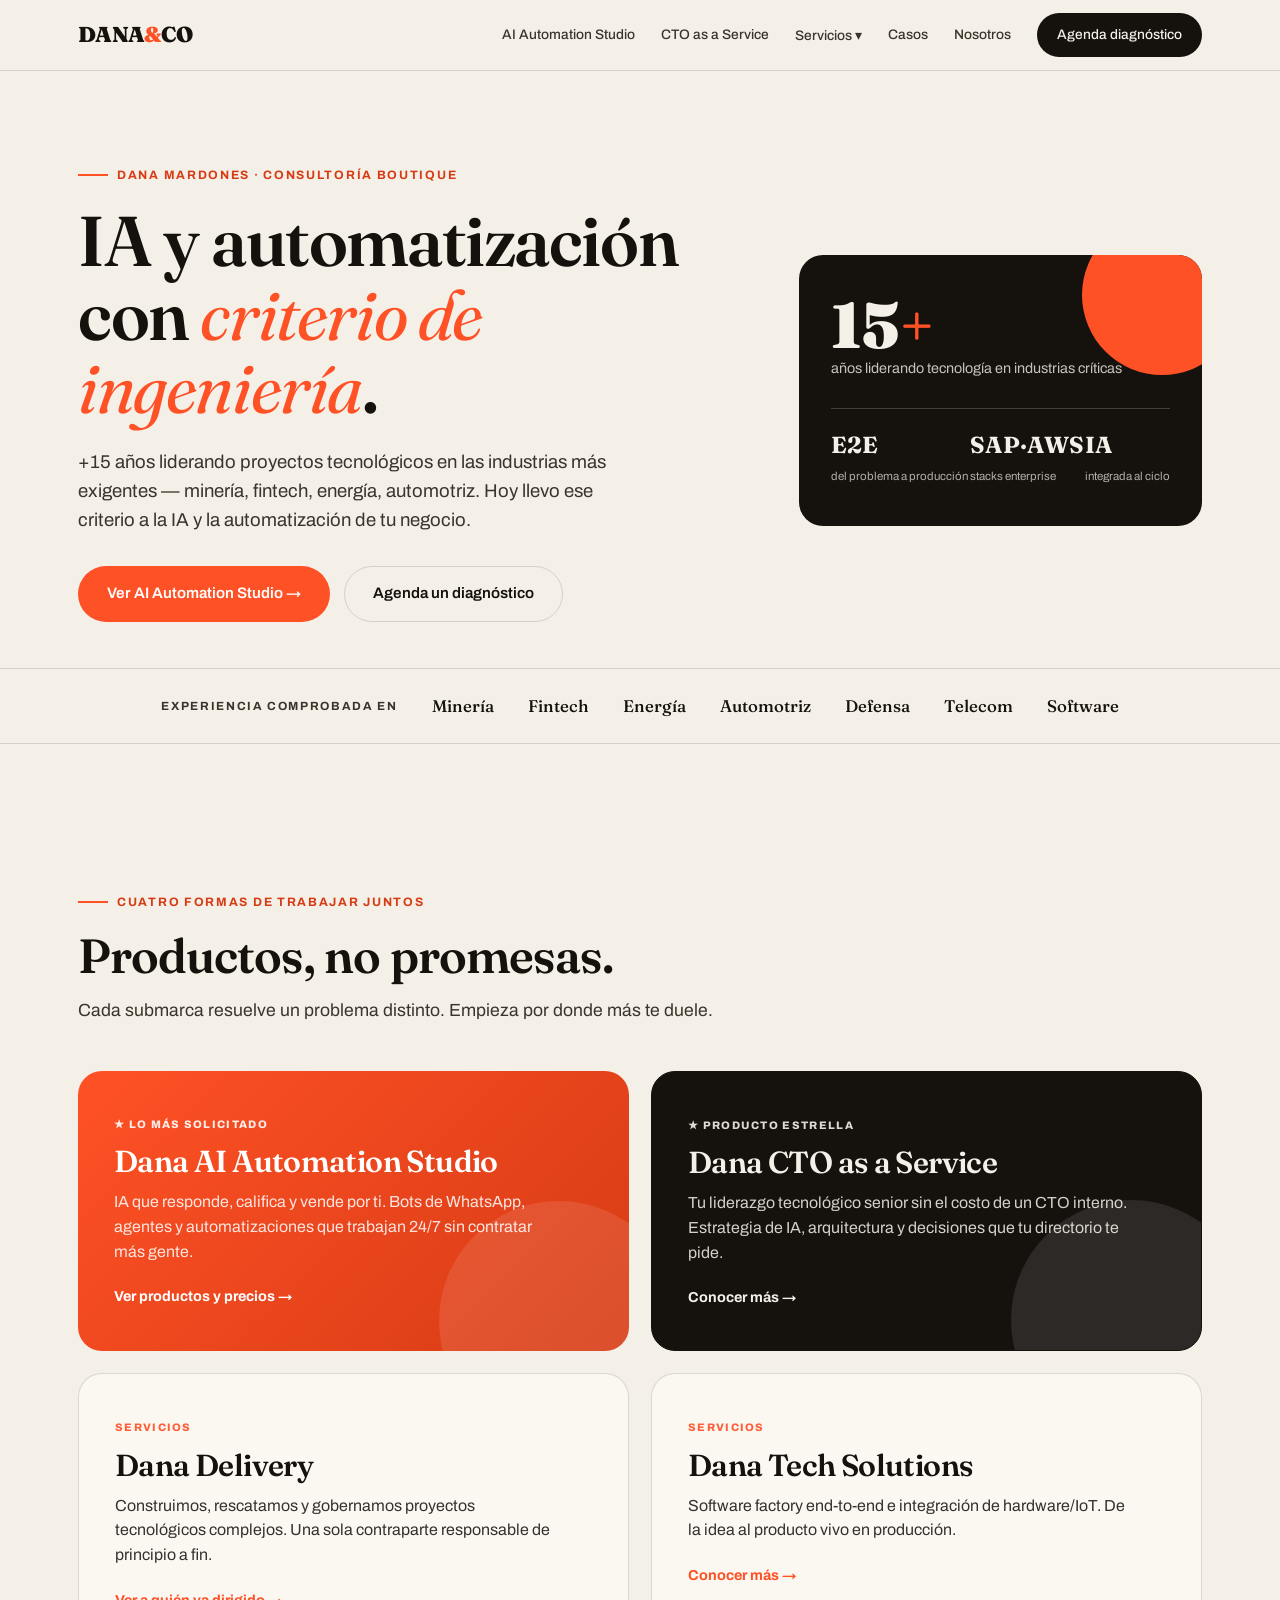
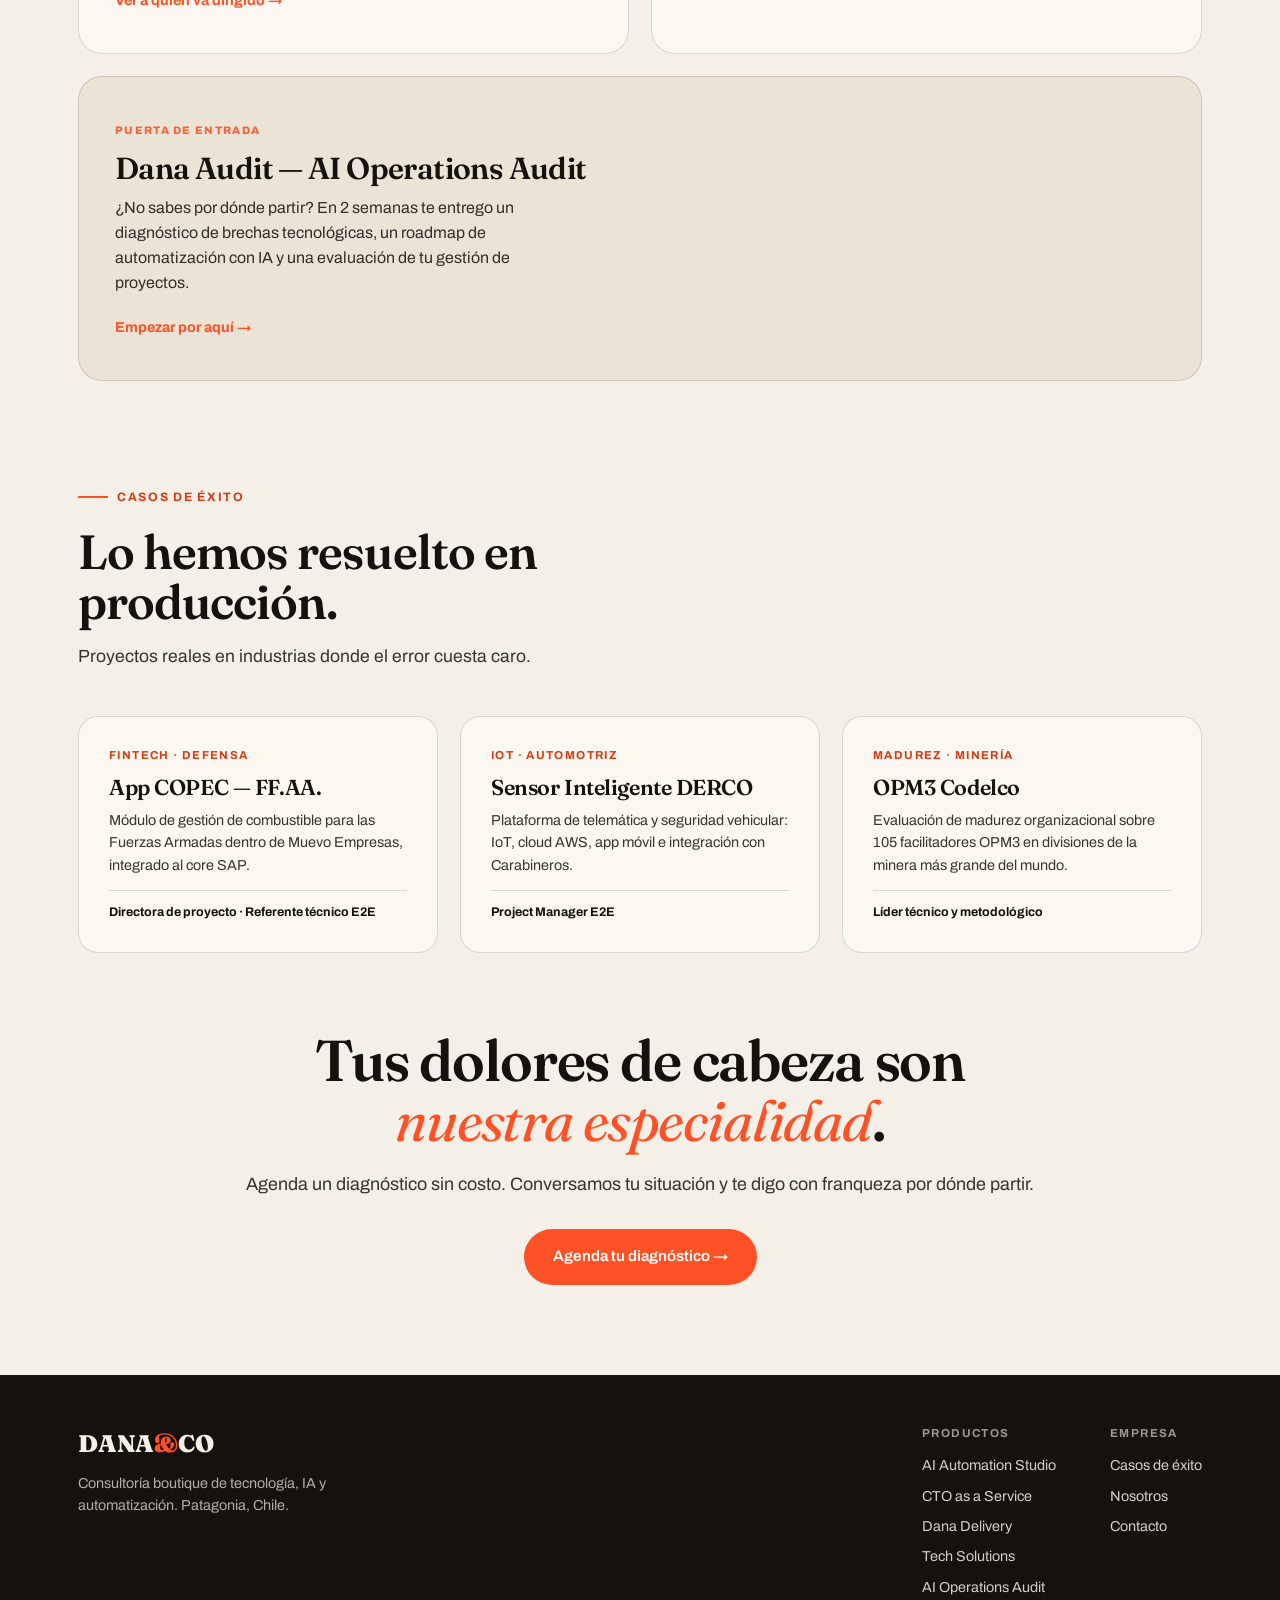
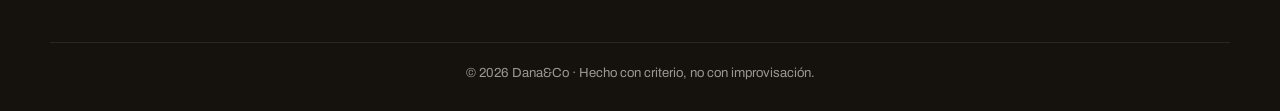
==== danaco-site.html @ 508d6361 "Add files via upload" ====
<!DOCTYPE html>
<html lang="es">
<head>
<meta charset="UTF-8">
<meta name="viewport" content="width=device-width, initial-scale=1.0">
<title>DANA&CO — IA, automatización y liderazgo tecnológico</title>
<link rel="preconnect" href="https://fonts.googleapis.com">
<link rel="preconnect" href="https://fonts.gstatic.com" crossorigin>
<link href="https://fonts.googleapis.com/css2?family=Fraunces:opsz,wght@9..144,400;9..144,500;9..144,600;9..144,700;9..144,900&family=Archivo:wght@400;500;600;700;800&display=swap" rel="stylesheet">
<style>
  :root{
    --ink:#15110D;--ink-soft:#3a342c;--paper:#F4EFE7;--paper-2:#EAE3D6;
    --accent:#FF5126;--accent-deep:#D63B14;--line:rgba(21,17,13,.14);
    --card:#FBF8F2;--maxw:1180px;
  }
  *{margin:0;padding:0;box-sizing:border-box}
  html{scroll-behavior:smooth}
  body{font-family:'Archivo',sans-serif;background:var(--paper);color:var(--ink);line-height:1.55;-webkit-font-smoothing:antialiased;overflow-x:hidden}
  h1,h2,h3,h4{font-family:'Fraunces',serif;line-height:1.04;letter-spacing:-.02em;font-weight:600}
  .wrap{max-width:var(--maxw);margin:0 auto;padding:0 28px}
  a{color:inherit;text-decoration:none}
  .accent{color:var(--accent)}

  /* NAV */
  nav{position:sticky;top:0;z-index:200;background:rgba(244,239,231,.85);backdrop-filter:blur(14px);border-bottom:1px solid var(--line)}
  .nav-in{display:flex;align-items:center;justify-content:space-between;height:70px}
  .logo{font-family:'Fraunces',serif;font-weight:900;font-size:1.35rem;letter-spacing:-.03em;cursor:pointer}
  .logo span{color:var(--accent)}
  .nav-links{display:flex;gap:26px;align-items:center}
  .nav-links a{font-size:.86rem;font-weight:500;color:var(--ink-soft);transition:color .2s;cursor:pointer}
  .nav-links a:hover,.nav-links a.active{color:var(--accent)}
  .nav-cta{background:var(--ink);color:var(--paper)!important;padding:11px 20px;border-radius:50px;font-weight:600}
  .nav-cta:hover{background:var(--accent)!important}
  .dd{position:relative}
  .dd-menu{position:absolute;top:130%;left:50%;transform:translateX(-50%) translateY(8px);background:var(--card);border:1px solid var(--line);border-radius:14px;padding:8px;min-width:230px;opacity:0;visibility:hidden;transition:.22s;box-shadow:0 18px 40px rgba(21,17,13,.13)}
  .dd:hover .dd-menu{opacity:1;visibility:visible;transform:translateX(-50%) translateY(0)}
  .dd-menu a{display:block;padding:11px 14px;border-radius:9px;font-size:.9rem;color:var(--ink)}
  .dd-menu a:hover{background:var(--paper-2);color:var(--accent)}
  .dd-menu a b{display:block;font-family:'Fraunces',serif;font-size:.96rem}
  .dd-menu a span{font-size:.76rem;color:var(--ink-soft)}
  .burger{display:none;flex-direction:column;gap:5px;cursor:pointer;background:none;border:none}
  .burger span{width:24px;height:2px;background:var(--ink);transition:.3s}

  /* PAGES */
  .page{display:none;animation:fade .5s ease}
  .page.active{display:block}
  @keyframes fade{from{opacity:0;transform:translateY(10px)}to{opacity:1;transform:none}}

  .btn{padding:15px 28px;border-radius:50px;font-weight:600;font-size:.95rem;cursor:pointer;transition:.22s;border:1.5px solid transparent;display:inline-flex;align-items:center;gap:8px}
  .btn-primary{background:var(--accent);color:#fff}
  .btn-primary:hover{background:var(--accent-deep);transform:translateY(-2px);box-shadow:0 12px 28px rgba(255,81,38,.28)}
  .btn-ghost{border-color:var(--line);color:var(--ink)}
  .btn-ghost:hover{border-color:var(--ink);background:var(--ink);color:var(--paper)}
  .btn-light{background:var(--paper);color:var(--ink)}
  .btn-light:hover{background:#fff;transform:translateY(-2px)}

  .eyebrow{display:inline-flex;align-items:center;gap:9px;font-size:.76rem;font-weight:700;letter-spacing:.14em;text-transform:uppercase;color:var(--accent-deep);margin-bottom:20px}
  .eyebrow::before{content:"";width:30px;height:2px;background:var(--accent)}

  section{padding:78px 0}
  .sec-head{max-width:700px;margin-bottom:46px}
  .sec-head h2{font-size:clamp(2rem,4vw,3rem);margin-bottom:16px}
  .sec-head p{font-size:1.1rem;color:var(--ink-soft)}

  /* HERO */
  .hero{padding:88px 0 64px}
  .hero-grid{display:grid;grid-template-columns:1.25fr .75fr;gap:50px;align-items:center}
  .hero h1{font-size:clamp(2.6rem,5.8vw,4.4rem);font-weight:600;margin-bottom:24px}
  .hero h1 em{font-style:italic;color:var(--accent);font-weight:400}
  .hero p{font-size:1.16rem;color:var(--ink-soft);max-width:560px;margin-bottom:32px}
  .hero-cta{display:flex;gap:14px;flex-wrap:wrap}
  .portrait-card{background:var(--ink);color:var(--paper);border-radius:24px;padding:38px 32px;position:relative;overflow:hidden}
  .portrait-card::before{content:"";position:absolute;top:-40px;right:-40px;width:160px;height:160px;background:var(--accent);border-radius:50%}
  .portrait-card .num{font-family:'Fraunces',serif;font-size:4rem;font-weight:900;line-height:1;position:relative}
  .portrait-card .lbl{font-size:.9rem;opacity:.8;position:relative;margin-bottom:28px}
  .portrait-mini{display:flex;justify-content:space-between;border-top:1px solid rgba(244,239,231,.2);padding-top:18px;position:relative}
  .portrait-mini div b{font-family:'Fraunces',serif;font-size:1.45rem;display:block}
  .portrait-mini div span{font-size:.72rem;opacity:.7}

  .strip{border-top:1px solid var(--line);border-bottom:1px solid var(--line);padding:24px 0;margin-top:46px}
  .strip-in{display:flex;align-items:center;gap:34px;flex-wrap:wrap;justify-content:center}
  .strip-in .t{font-size:.74rem;text-transform:uppercase;letter-spacing:.14em;color:var(--ink-soft);font-weight:700}
  .strip-in .i{font-family:'Fraunces',serif;font-size:1.05rem;font-weight:500}

  /* BRAND BLOCKS on home */
  .brandrow{display:grid;grid-template-columns:1fr 1fr;gap:22px;margin-bottom:22px}
  .brandcard{border-radius:24px;padding:40px 36px;position:relative;overflow:hidden;cursor:pointer;transition:.25s;border:1px solid var(--line);background:var(--card)}
  .brandcard:hover{transform:translateY(-5px);box-shadow:0 20px 44px rgba(21,17,13,.12)}
  .brandcard.dark{background:var(--ink);color:var(--paper);border-color:var(--ink)}
  .brandcard.studio{background:linear-gradient(135deg,var(--accent),var(--accent-deep));color:#fff;border:none}
  .brandcard .tag{font-size:.68rem;font-weight:800;letter-spacing:.12em;text-transform:uppercase;opacity:.9;margin-bottom:14px;display:inline-block}
  .brandcard h3{font-size:1.9rem;margin-bottom:12px}
  .brandcard p{font-size:1rem;opacity:.86;margin-bottom:20px;max-width:440px}
  .brandcard .go{font-weight:700;font-size:.9rem;display:inline-flex;gap:7px;align-items:center}
  .brandcard.full{grid-column:1/-1}
  .brandcard.studio::after,.brandcard.dark::after{content:"";position:absolute;bottom:-90px;right:-50px;width:240px;height:240px;border-radius:50%;background:rgba(255,255,255,.1)}

  /* generic cards */
  .cards3{display:grid;grid-template-columns:repeat(3,1fr);gap:22px}
  .card{background:var(--card);border:1px solid var(--line);border-radius:20px;padding:30px 28px;transition:.25s;position:relative}
  .card:hover{transform:translateY(-5px);box-shadow:0 18px 40px rgba(21,17,13,.1);border-color:var(--ink)}
  .card .n{font-family:'Fraunces',serif;font-size:.9rem;font-weight:700;color:var(--accent);margin-bottom:12px}
  .card h3{font-size:1.35rem;margin-bottom:10px}
  .card p{font-size:.94rem;color:var(--ink-soft);margin-bottom:14px}
  .card ul{list-style:none;display:flex;flex-direction:column;gap:7px}
  .card li{font-size:.86rem;padding-left:20px;position:relative;color:var(--ink-soft)}
  .card li::before{content:"→";position:absolute;left:0;color:var(--accent);font-weight:700}

  /* page hero (interior) */
  .phero{padding:70px 0 30px}
  .phero h1{font-size:clamp(2.3rem,5vw,3.8rem);margin-bottom:18px;max-width:820px}
  .phero h1 em{font-style:italic;color:var(--accent);font-weight:400}
  .phero .sub{font-size:1.2rem;color:var(--ink-soft);max-width:680px}

  /* WHO FOR */
  .whofor{background:var(--paper-2);border-radius:24px;padding:42px 40px;margin:30px 0}
  .whofor h3{font-size:1.5rem;margin-bottom:20px}
  .who-grid{display:grid;grid-template-columns:repeat(2,1fr);gap:14px}
  .who{display:flex;gap:12px;align-items:flex-start;font-size:.96rem}
  .who .dot{width:8px;height:8px;border-radius:50%;background:var(--accent);margin-top:8px;flex-shrink:0}

  /* FLOW */
  .flow{display:grid;grid-template-columns:repeat(5,1fr);gap:12px;margin:30px 0}
  .flow-step{text-align:center;padding:20px 12px;background:var(--card);border:1px solid var(--line);border-radius:16px}
  .flow-step .s{width:34px;height:34px;background:var(--ink);color:var(--paper);border-radius:50%;display:flex;align-items:center;justify-content:center;font-weight:700;margin:0 auto 12px;font-family:'Fraunces',serif}
  .flow-step p{font-size:.84rem;color:var(--ink-soft);font-weight:500}

  /* PACKS */
  .packs{display:grid;grid-template-columns:repeat(3,1fr);gap:20px}
  .pack{background:var(--card);border:1px solid var(--line);border-radius:22px;padding:32px 28px;transition:.25s;display:flex;flex-direction:column}
  .pack:hover{transform:translateY(-5px);box-shadow:0 18px 40px rgba(21,17,13,.1)}
  .pack.featured{background:var(--ink);color:var(--paper);border-color:var(--ink)}
  .pack.featured li,.pack.featured .pack-price{color:rgba(244,239,231,.82)}
  .pack-tag{display:inline-block;font-size:.64rem;font-weight:800;letter-spacing:.12em;text-transform:uppercase;color:var(--accent);margin-bottom:12px}
  .pack.featured .pack-tag{background:var(--accent);color:#fff;padding:5px 12px;border-radius:50px}
  .pack h3{font-size:1.4rem;margin-bottom:6px}
  .pack .for{font-size:.85rem;color:var(--ink-soft);margin-bottom:18px;min-height:54px}
  .pack.featured .for{color:rgba(244,239,231,.7)}
  .pack ul{list-style:none;display:flex;flex-direction:column;gap:9px;margin-bottom:22px;flex:1}
  .pack li{font-size:.88rem;padding-left:22px;position:relative;color:var(--ink-soft)}
  .pack li::before{content:"✓";position:absolute;left:0;color:var(--accent);font-weight:800}
  .pack-price{border-top:1px solid var(--line);padding-top:16px;font-size:.82rem;color:var(--ink-soft)}
  .pack.featured .pack-price{border-color:rgba(244,239,231,.2)}
  .pack-price b{font-family:'Fraunces',serif;font-size:1.4rem;color:var(--ink);display:block;font-weight:700}
  .pack.featured .pack-price b{color:var(--paper)}

  .sprint{background:var(--ink);color:var(--paper);border-radius:24px;padding:46px 42px;margin-top:22px;display:grid;grid-template-columns:1.3fr .7fr;gap:40px;align-items:center;position:relative;overflow:hidden}
  .sprint::after{content:"";position:absolute;bottom:-100px;left:-60px;width:280px;height:280px;background:radial-gradient(circle,rgba(255,81,38,.32),transparent 70%)}
  .sprint .eyebrow{color:var(--accent)}.sprint .eyebrow::before{background:var(--accent)}
  .sprint h3{font-size:2rem;margin-bottom:14px;position:relative}
  .sprint p{opacity:.85;position:relative;margin-bottom:18px}
  .sprint ul{list-style:none;display:flex;flex-direction:column;gap:9px;position:relative}
  .sprint li{font-size:.92rem;padding-left:22px;position:relative;opacity:.9}
  .sprint li::before{content:"✓";position:absolute;left:0;color:var(--accent);font-weight:800}
  .sprint-box{background:rgba(244,239,231,.06);border:1px solid rgba(244,239,231,.16);border-radius:18px;padding:30px;text-align:center;position:relative}
  .sprint-box .big{font-family:'Fraunces',serif;font-size:3rem;font-weight:900}
  .sprint-box .big small{font-size:1.1rem;opacity:.7}

  /* STAR cto */
  .star{background:var(--ink);color:var(--paper);border-radius:28px;padding:56px 48px;position:relative;overflow:hidden}
  .star::after{content:"";position:absolute;bottom:-120px;left:-80px;width:340px;height:340px;background:radial-gradient(circle,rgba(255,81,38,.32),transparent 70%)}
  .star .badge{display:inline-flex;align-items:center;gap:8px;background:var(--accent);color:#fff;font-size:.7rem;font-weight:800;letter-spacing:.12em;text-transform:uppercase;padding:7px 14px;border-radius:50px;margin-bottom:22px}
  .star h2{font-size:clamp(2rem,4vw,3rem);margin-bottom:18px;position:relative}
  .star h2 em{font-style:italic;color:var(--accent);font-weight:400}
  .star .lead{font-size:1.14rem;opacity:.86;max-width:640px;margin-bottom:38px;position:relative}
  .uc-grid{display:grid;grid-template-columns:1fr 1fr;gap:16px;position:relative}
  .uc{background:rgba(244,239,231,.06);border:1px solid rgba(244,239,231,.13);border-radius:14px;padding:20px 22px;transition:.25s}
  .uc:hover{background:rgba(255,81,38,.1);border-color:var(--accent)}
  .uc h4{font-size:1.04rem;margin-bottom:6px}.uc p{font-size:.9rem;opacity:.76}

  /* CASES */
  .case-grid{display:grid;grid-template-columns:repeat(3,1fr);gap:22px}
  .case{background:var(--card);border:1px solid var(--line);border-radius:20px;padding:30px;transition:.25s;cursor:pointer}
  .case:hover{border-color:var(--accent);transform:translateY(-4px)}
  .case .cat{font-size:.72rem;text-transform:uppercase;letter-spacing:.12em;color:var(--accent-deep);font-weight:700;margin-bottom:12px}
  .case h3{font-size:1.35rem;margin-bottom:10px}
  .case p{font-size:.9rem;color:var(--ink-soft);margin-bottom:14px}
  .case .role{font-size:.78rem;font-weight:700;color:var(--ink);border-top:1px solid var(--line);padding-top:12px}

  /* CASE DETAIL */
  .case-detail{max-width:820px;margin:0 auto}
  .case-detail .meta{font-size:.82rem;text-transform:uppercase;letter-spacing:.12em;color:var(--accent-deep);font-weight:700;margin-bottom:14px}
  .case-detail h1{font-size:clamp(2.2rem,4.5vw,3.2rem);margin-bottom:14px}
  .case-detail .client{font-size:1.15rem;color:var(--ink-soft);margin-bottom:36px;font-family:'Fraunces',serif;font-style:italic}
  .case-detail h3{font-size:1.4rem;margin:34px 0 12px;color:var(--accent-deep)}
  .case-detail p{font-size:1.04rem;color:var(--ink-soft);margin-bottom:14px}
  .case-detail .tag-list{display:flex;flex-wrap:wrap;gap:8px;margin:18px 0}
  .case-detail .tg{background:var(--paper-2);border-radius:50px;padding:6px 14px;font-size:.8rem;font-weight:600}
  .pillars{display:grid;grid-template-columns:1fr 1fr;gap:14px;margin:18px 0}
  .pillar{background:var(--card);border:1px solid var(--line);border-radius:14px;padding:20px}
  .pillar b{font-family:'Fraunces',serif;font-size:1.05rem;display:block;margin-bottom:6px}
  .pillar span{font-size:.9rem;color:var(--ink-soft)}
  .back{font-size:.86rem;font-weight:600;color:var(--accent);cursor:pointer;display:inline-flex;gap:6px;margin-bottom:24px}

  /* ABOUT / CV */
  .cv-grid{display:grid;grid-template-columns:.8fr 1.2fr;gap:46px;align-items:start}
  .cv-side{position:sticky;top:90px}
  .cv-card{background:var(--ink);color:var(--paper);border-radius:24px;padding:38px 32px}
  .cv-card .big{font-family:'Fraunces',serif;font-size:4rem;font-weight:900;line-height:.9}
  .cv-card .big small{font-size:1.6rem}
  .cv-card h3{font-size:1.5rem;margin:16px 0 6px}
  .cv-card .r{font-size:.92rem;opacity:.8;margin-bottom:24px}
  .cv-card .contact{border-top:1px solid rgba(244,239,231,.2);padding-top:18px;font-size:.88rem;opacity:.85;display:flex;flex-direction:column;gap:8px}
  .cv-block{margin-bottom:34px}
  .cv-block h3{font-size:1.4rem;margin-bottom:16px}
  .cv-item{border-left:2px solid var(--line);padding-left:20px;margin-bottom:22px;position:relative}
  .cv-item::before{content:"";position:absolute;left:-6px;top:4px;width:10px;height:10px;border-radius:50%;background:var(--accent)}
  .cv-item .role{font-family:'Fraunces',serif;font-size:1.1rem;font-weight:600}
  .cv-item .org{font-size:.9rem;color:var(--accent-deep);font-weight:600;margin-bottom:6px}
  .cv-item p{font-size:.94rem;color:var(--ink-soft)}
  .skill-tags{display:flex;flex-wrap:wrap;gap:8px}
  .skill-tags span{background:var(--paper-2);border-radius:50px;padding:7px 15px;font-size:.84rem;font-weight:600}
  .note{background:#FFF4E8;border:1px dashed var(--accent);border-radius:12px;padding:14px 18px;font-size:.86rem;color:var(--accent-deep);margin-top:10px}

  /* CTA */
  .final{text-align:center;padding:90px 0}
  .final h2{font-size:clamp(2.2rem,5vw,3.6rem);margin-bottom:20px;max-width:820px;margin-inline:auto}
  .final h2 em{font-style:italic;color:var(--accent);font-weight:400}
  .final p{font-size:1.12rem;color:var(--ink-soft);margin-bottom:30px}

  /* FOOTER */
  footer{background:var(--ink);color:var(--paper);padding:50px 0 28px}
  .foot-in{display:flex;justify-content:space-between;align-items:flex-start;flex-wrap:wrap;gap:30px}
  .foot-logo{font-family:'Fraunces',serif;font-weight:900;font-size:1.5rem}
  .foot-logo span{color:var(--accent)}
  .foot-cols{display:flex;gap:54px;flex-wrap:wrap}
  .foot-col h5{font-size:.72rem;text-transform:uppercase;letter-spacing:.12em;opacity:.6;margin-bottom:12px;font-weight:700}
  .foot-col a{display:block;font-size:.9rem;opacity:.85;margin-bottom:8px;cursor:pointer}
  .foot-col a:hover{opacity:1;color:var(--accent)}
  .foot-bottom{border-top:1px solid rgba(244,239,231,.15);margin-top:36px;padding-top:20px;font-size:.82rem;opacity:.6;text-align:center}

  @media(max-width:900px){
    .hero-grid,.cv-grid,.sprint,.brandrow{grid-template-columns:1fr;gap:30px}
    .cards3,.case-grid,.packs,.uc-grid,.who-grid,.pillars{grid-template-columns:1fr}
    .flow{grid-template-columns:1fr 1fr}
    .cv-side{position:static}
    .nav-links{position:fixed;top:70px;left:0;right:0;background:var(--paper);flex-direction:column;padding:24px;gap:16px;border-bottom:1px solid var(--line);transform:translateY(-150%);transition:.35s;align-items:flex-start;max-height:85vh;overflow:auto}
    .nav-links.open{transform:none}
    .burger{display:flex}
    .dd-menu{position:static;transform:none;opacity:1;visibility:visible;box-shadow:none;border:none;padding:0 0 0 14px;min-width:auto;background:none}
    .star,.sprint{padding:36px 24px}
  }
</style>
</head>
<body>

<nav>
  <div class="wrap nav-in">
    <div class="logo" onclick="go('inicio')">DANA<span>&</span>CO</div>
    <div class="nav-links" id="navlinks">
      <a onclick="go('studio')">AI Automation Studio</a>
      <a onclick="go('cto')">CTO as a Service</a>
      <div class="dd">
        <a>Servicios ▾</a>
        <div class="dd-menu">
          <a onclick="go('delivery')"><b>Dana Delivery</b><span>Entrega y rescate de proyectos</span></a>
          <a onclick="go('tech')"><b>Dana Tech Solutions</b><span>Software factory + IoT</span></a>
          <a onclick="go('audit')"><b>Dana Audit</b><span>AI Operations Audit</span></a>
        </div>
      </div>
      <a onclick="go('casos')">Casos</a>
      <a onclick="go('nosotros')">Nosotros</a>
      <a onclick="go('contacto')" class="nav-cta">Agenda diagnóstico</a>
    </div>
    <button class="burger" id="burger"><span></span><span></span><span></span></button>
  </div>
</nav>

<!-- ============ INICIO ============ -->
<div class="page active" id="inicio">
  <header class="hero">
    <div class="wrap hero-grid">
      <div>
        <span class="eyebrow">Dana Mardones · Consultoría boutique</span>
        <h1>IA y automatización con <em>criterio de ingeniería</em>.</h1>
        <p>+15 años liderando proyectos tecnológicos en las industrias más exigentes — minería, fintech, energía, automotriz. Hoy llevo ese criterio a la IA y la automatización de tu negocio.</p>
        <div class="hero-cta">
          <a onclick="go('studio')" class="btn btn-primary">Ver AI Automation Studio →</a>
          <a onclick="go('contacto')" class="btn btn-ghost">Agenda un diagnóstico</a>
        </div>
      </div>
      <div>
        <div class="portrait-card">
          <div class="num">15<span class="accent">+</span></div>
          <div class="lbl">años liderando tecnología en industrias críticas</div>
          <div class="portrait-mini">
            <div><b>E2E</b><span>del problema a producción</span></div>
            <div><b>SAP·AWS</b><span>stacks enterprise</span></div>
            <div><b>IA</b><span>integrada al ciclo</span></div>
          </div>
        </div>
      </div>
    </div>
    <div class="strip"><div class="wrap strip-in">
      <span class="t">Experiencia comprobada en</span>
      <span class="i">Minería</span><span class="i">Fintech</span><span class="i">Energía</span>
      <span class="i">Automotriz</span><span class="i">Defensa</span><span class="i">Telecom</span><span class="i">Software</span>
    </div></div>
  </header>

  <section>
    <div class="wrap">
      <div class="sec-head">
        <span class="eyebrow">Cuatro formas de trabajar juntos</span>
        <h2>Productos, no promesas.</h2>
        <p>Cada submarca resuelve un problema distinto. Empieza por donde más te duele.</p>
      </div>

      <div class="brandrow">
        <div class="brandcard studio" onclick="go('studio')">
          <span class="tag">★ Lo más solicitado</span>
          <h3>Dana AI Automation Studio</h3>
          <p>IA que responde, califica y vende por ti. Bots de WhatsApp, agentes y automatizaciones que trabajan 24/7 sin contratar más gente.</p>
          <span class="go">Ver productos y precios →</span>
        </div>
        <div class="brandcard dark" onclick="go('cto')">
          <span class="tag">★ Producto estrella</span>
          <h3>Dana CTO as a Service</h3>
          <p>Tu liderazgo tecnológico senior sin el costo de un CTO interno. Estrategia de IA, arquitectura y decisiones que tu directorio te pide.</p>
          <span class="go">Conocer más →</span>
        </div>
      </div>
      <div class="brandrow">
        <div class="brandcard" onclick="go('delivery')">
          <span class="tag accent">Servicios</span>
          <h3>Dana Delivery</h3>
          <p>Construimos, rescatamos y gobernamos proyectos tecnológicos complejos. Una sola contraparte responsable de principio a fin.</p>
          <span class="go" style="color:var(--accent)">Ver a quién va dirigido →</span>
        </div>
        <div class="brandcard" onclick="go('tech')">
          <span class="tag accent">Servicios</span>
          <h3>Dana Tech Solutions</h3>
          <p>Software factory end-to-end e integración de hardware/IoT. De la idea al producto vivo en producción.</p>
          <span class="go" style="color:var(--accent)">Conocer más →</span>
        </div>
      </div>
      <div class="brandrow">
        <div class="brandcard full" onclick="go('audit')" style="background:var(--paper-2)">
          <span class="tag accent">Puerta de entrada</span>
          <h3>Dana Audit — AI Operations Audit</h3>
          <p>¿No sabes por dónde partir? En 2 semanas te entrego un diagnóstico de brechas tecnológicas, un roadmap de automatización con IA y una evaluación de tu gestión de proyectos.</p>
          <span class="go" style="color:var(--accent)">Empezar por aquí →</span>
        </div>
      </div>
    </div>
  </section>

  <section style="padding-top:0">
    <div class="wrap">
      <div class="sec-head"><span class="eyebrow">Casos de éxito</span><h2>Lo hemos resuelto en producción.</h2><p>Proyectos reales en industrias donde el error cuesta caro.</p></div>
      <div class="case-grid">
        <div class="case" onclick="go('caso-copec')"><div class="cat">Fintech · Defensa</div><h3>App COPEC — FF.AA.</h3><p>Módulo de gestión de combustible para las Fuerzas Armadas dentro de Muevo Empresas, integrado al core SAP.</p><div class="role">Directora de proyecto · Referente técnico E2E</div></div>
        <div class="case" onclick="go('caso-derco')"><div class="cat">IoT · Automotriz</div><h3>Sensor Inteligente DERCO</h3><p>Plataforma de telemática y seguridad vehicular: IoT, cloud AWS, app móvil e integración con Carabineros.</p><div class="role">Project Manager E2E</div></div>
        <div class="case" onclick="go('caso-codelco')"><div class="cat">Madurez · Minería</div><h3>OPM3 Codelco</h3><p>Evaluación de madurez organizacional sobre 105 facilitadores OPM3 en divisiones de la minera más grande del mundo.</p><div class="role">Líder técnico y metodológico</div></div>
      </div>
    </div>
  </section>

  <section class="final" style="padding-top:0">
    <div class="wrap">
      <h2>Tus dolores de cabeza son <em>nuestra especialidad</em>.</h2>
      <p>Agenda un diagnóstico sin costo. Conversamos tu situación y te digo con franqueza por dónde partir.</p>
      <a onclick="go('contacto')" class="btn btn-primary">Agenda tu diagnóstico →</a>
    </div>
  </section>
</div>

<!-- ============ AI AUTOMATION STUDIO ============ -->
<div class="page" id="studio">
  <section class="phero">
    <div class="wrap">
      <span class="eyebrow">★ Dana AI Automation Studio</span>
      <h1>IA que responde, califica y <em>vende automáticamente</em>.</h1>
      <p class="sub">Implementamos asistentes inteligentes y automatizaciones que atienden a tus clientes 24/7, capturan leads y derivan a tu equipo solo las oportunidades reales — sin contratar más personal.</p>
    </div>
  </section>

  <section style="padding-top:10px">
    <div class="wrap">
      <div class="whofor">
        <h3>Para quién es</h3>
        <div class="who-grid">
          <div class="who"><span class="dot"></span>Clínicas dentales, estética y kinesiología</div>
          <div class="who"><span class="dot"></span>Inmobiliarias y corredores de propiedades</div>
          <div class="who"><span class="dot"></span>Academias, cursos y educación</div>
          <div class="who"><span class="dot"></span>Servicios técnicos y mantenimiento</div>
          <div class="who"><span class="dot"></span>Restaurantes, banquetería y eventos</div>
          <div class="who"><span class="dot"></span>Estudios de abogados, contadores y asesorías</div>
        </div>
      </div>

      <h2 style="font-size:1.7rem;margin:10px 0 6px">Cómo funciona</h2>
      <div class="flow">
        <div class="flow-step"><div class="s">1</div><p>Tu cliente escribe por WhatsApp</p></div>
        <div class="flow-step"><div class="s">2</div><p>La IA responde al instante</p></div>
        <div class="flow-step"><div class="s">3</div><p>El lead queda registrado</p></div>
        <div class="flow-step"><div class="s">4</div><p>El sistema agenda o deriva</p></div>
        <div class="flow-step"><div class="s">5</div><p>Tu equipo recibe el resumen</p></div>
      </div>

      <h2 style="font-size:1.7rem;margin:36px 0 18px">Planes WhatsApp IA</h2>
      <div class="packs">
        <div class="pack">
          <span class="pack-tag">Básico · Entrada rápida</span>
          <h3>WhatsApp IA Básico</h3>
          <p class="for">Para negocios con muchas consultas repetidas que quieren dejar de responder a mano.</p>
          <ul>
            <li>Bot de bienvenida</li>
            <li>Respuestas a preguntas frecuentes</li>
            <li>Derivación a un humano cuando se necesita</li>
            <li>Registro de leads en Google Sheets</li>
          </ul>
          <div class="pack-price"><b>$350.000 – $700.000</b><span>setup · mantención $80.000–$180.000 /mes</span></div>
        </div>
        <div class="pack featured">
          <span class="pack-tag">Ventas · Más vendido</span>
          <h3>WhatsApp IA Ventas</h3>
          <p class="for">Para negocios que quieren convertir consultas en ventas, no solo responder.</p>
          <ul>
            <li>Todo lo del plan Básico</li>
            <li>Calificación automática de leads</li>
            <li>Integración con calendario y CRM</li>
            <li>Seguimiento automático</li>
            <li>Dashboard para el vendedor</li>
          </ul>
          <div class="pack-price"><b>$900.000 – $1.800.000</b><span>setup · mantención $200.000–$450.000 /mes</span></div>
        </div>
        <div class="pack">
          <span class="pack-tag">Pro · Operación compleja</span>
          <h3>WhatsApp IA Pro</h3>
          <p class="for">Para empresas con múltiples áreas y operación más sofisticada.</p>
          <ul>
            <li>Agentes IA con base de conocimiento (RAG)</li>
            <li>Enrutamiento inteligente por área</li>
            <li>Reportes y logs</li>
            <li>Revisión humana y múltiples flujos</li>
          </ul>
          <div class="pack-price"><b>$2.000.000 – $5.000.000+</b><span>setup · mantención desde $500.000 /mes</span></div>
        </div>
      </div>

      <div class="sprint">
        <div>
          <span class="eyebrow">AI Automation Sprint · El comodín</span>
          <h3>Automatizamos lo que quieras, en 10 días.</h3>
          <p>¿Tienes un proceso que le quita horas a tu equipo? Lo convertimos en una automatización de alto impacto, lista y funcionando, en dos semanas hábiles.</p>
          <ul>
            <li><b>Días 1–3 · Diagnóstico:</b> entendemos el proceso y definimos el de mayor retorno</li>
            <li><b>Días 4–7 · Diseño:</b> arquitectura de la automatización e integraciones</li>
            <li><b>Días 8–10 · Implementación:</b> construcción, pruebas y puesta en marcha</li>
          </ul>
        </div>
        <div class="sprint-box">
          <div style="font-size:.76rem;text-transform:uppercase;letter-spacing:.14em;opacity:.7;font-weight:700">Implementación</div>
          <div class="big">10<small> días</small></div>
          <p style="opacity:.8;font-size:.9rem;margin:8px 0 18px">Alcance y precio fijos. Cotización en 24h.</p>
          <a onclick="go('contacto')" class="btn btn-light" style="width:100%;justify-content:center">Cotizar mi Sprint →</a>
        </div>
      </div>

      <p style="text-align:center;margin-top:30px;color:var(--ink-soft)">¿No sabes qué automatizar primero? Empieza por la <a onclick="go('audit')" style="color:var(--accent);font-weight:700;cursor:pointer">AI Operations Audit →</a></p>
    </div>
  </section>
</div>

<!-- ============ CTO AS A SERVICE ============ -->
<div class="page" id="cto">
  <section class="phero">
    <div class="wrap">
      <span class="eyebrow">★ Dana CTO as a Service</span>
      <h1>Liderazgo tecnológico senior, <em>por fracción del costo</em>.</h1>
      <p class="sub">Pon a disposición de tu empresa una CTO con +15 años de experiencia: definición de arquitectura, supervisión de producto y decisiones estratégicas de IA y automatización — sin el costo ni la espera de contratar un ejecutivo interno.</p>
    </div>
  </section>
  <section style="padding-top:10px">
    <div class="wrap">
      <div class="star">
        <span class="badge">Cómo se usa en 2026</span>
        <h2>La jugada más rentable del año.</h2>
        <p class="lead">El CTO fraccional dejó de ser un experimento. Con la presión de adoptar IA y un mercado de talento senior escaso y caro, contratar liderazgo técnico por horas — alguien que ya tomó estas decisiones en proyectos reales — es la forma en que las empresas medianas acceden a criterio de primer nivel sin pagar un sueldo ejecutivo completo.</p>
        <div class="uc-grid">
          <div class="uc"><h4>Startups post-inversión</h4><p>Decisiones de arquitectura correctas antes de escalar — para no rehacer todo en 18 meses.</p></div>
          <div class="uc"><h4>Industria tradicional digitalizándose</h4><p>Sumar IA a minería, energía o construcción sin romper lo que ya funciona.</p></div>
          <div class="uc"><h4>Deuda técnica heredada</h4><p>Un roadmap senior para ordenar el caos y recuperar velocidad de desarrollo.</p></div>
          <div class="uc"><h4>Directorios que exigen un plan de IA</h4><p>La voz técnica que traduce "¿cuál es nuestra estrategia de IA?" en un plan ejecutable.</p></div>
        </div>
      </div>

      <div class="whofor" style="margin-top:30px">
        <h3>Qué incluye</h3>
        <div class="who-grid">
          <div class="who"><span class="dot"></span>Definición de la arquitectura tecnológica adecuada</div>
          <div class="who"><span class="dot"></span>Supervisión del desarrollo de producto</div>
          <div class="who"><span class="dot"></span>Escalabilidad y seguridad de la plataforma</div>
          <div class="who"><span class="dot"></span>Estrategia y roadmap de IA y automatización</div>
          <div class="who"><span class="dot"></span>Sesiones periódicas con fundadores y directorio</div>
          <div class="who"><span class="dot"></span>Modelo flexible: por horas o retainer mensual</div>
        </div>
      </div>
      <div style="text-align:center;margin-top:34px"><a onclick="go('contacto')" class="btn btn-primary">Conversemos tu estrategia →</a></div>
    </div>
  </section>
</div>

<!-- ============ DELIVERY ============ -->
<div class="page" id="delivery">
  <section class="phero">
    <div class="wrap">
      <span class="eyebrow">Servicios · Dana Delivery</span>
      <h1>Construimos, rescatamos y <em>gobernamos</em> proyectos complejos.</h1>
      <p class="sub">Una sola contraparte responsable desde que el problema no tiene forma hasta que el producto está vivo, estable y siendo usado por personas reales.</p>
    </div>
  </section>
  <section style="padding-top:10px">
    <div class="wrap">
      <div class="whofor">
        <h3>A quién va dirigido</h3>
        <div class="who-grid">
          <div class="who"><span class="dot"></span>Empresas con un proyecto crítico que no pueden permitirse que falle</div>
          <div class="who"><span class="dot"></span>Directorios que necesitan entregar a tiempo y con control real</div>
          <div class="who"><span class="dot"></span>Proyectos en crisis: cronograma colapsado y presupuesto en rojo</div>
          <div class="who"><span class="dot"></span>Organizaciones que adoptan metodologías ágiles sin lograr resultados</div>
          <div class="who"><span class="dot"></span>Inversionistas que van a comprar o financiar un producto técnico</div>
          <div class="who"><span class="dot"></span>Empresas que quieren una PMO/AMO que de verdad funcione</div>
        </div>
      </div>

      <div class="cards3" style="margin-top:8px">
        <div class="card"><div class="n">01 — Assess</div><h3>MVP Due Diligence</h3><p>Antes de invertir, mejor saber en qué. Hacemos visible el costo técnico oculto de un producto.</p><ul><li>Arquitectura y deuda técnica</li><li>Escalabilidad y seguridad</li><li>Informe honesto, sin jerga</li></ul></div>
        <div class="card"><div class="n">02 — Rescue · Flagship</div><h3>Project Recovery</h3><p>La UCI de los proyectos. Entramos cuando la situación es crítica y no salimos hasta estabilizar.</p><ul><li>Triage y root cause analysis</li><li>Plan de recuperación realista</li><li>Ejecución directa hasta estabilizar</li></ul></div>
        <div class="card"><div class="n">03 — Govern</div><h3>PMO &amp; AMO · Lean / Agile</h3><p>Diseñamos e implementamos la oficina de proyectos y la transformación ágil — y nos quedamos hasta que operes sola.</p><ul><li>Diagnóstico de madurez (OPM3 / CMMI)</li><li>Governance, roles y reporting</li><li>Métricas de flujo y adopción</li></ul></div>
      </div>
      <div style="text-align:center;margin-top:34px"><a onclick="go('contacto')" class="btn btn-primary">Hablemos de tu proyecto →</a></div>
    </div>
  </section>
</div>

<!-- ============ TECH SOLUTIONS ============ -->
<div class="page" id="tech">
  <section class="phero">
    <div class="wrap">
      <span class="eyebrow">Servicios · Dana Tech Solutions</span>
      <h1>De la idea al producto <em>vivo en producción</em>.</h1>
      <p class="sub">Software factory end-to-end con IA integrada al ciclo, e integración de hardware e IoT. Lo que antes tomaba meses, hoy toma semanas — sin sacrificar calidad ni control.</p>
    </div>
  </section>
  <section style="padding-top:10px">
    <div class="wrap">
      <div class="cards3">
        <div class="card"><div class="n">Software Factory E2E</div><h3>Desarrollo end-to-end</h3><p>Una sola contraparte del problema a producción, con IA acelerando cada etapa.</p><ul><li>Discovery y arquitectura</li><li>Desarrollo, QA y deploy CI/CD</li><li>Cloud, monitoreo y soporte</li></ul></div>
        <div class="card"><div class="n">IoT &amp; Hardware</div><h3>Integración de sensores</h3><p>Plataformas que combinan dispositivos físicos, conectividad, cloud y apps — como el Sensor Inteligente DERCO.</p><ul><li>Telemetría y geolocalización</li><li>Integración con sistemas externos</li><li>Apps nativas iOS / Android</li></ul></div>
        <div class="card"><div class="n">Integraciones enterprise</div><h3>Core &amp; legacy</h3><p>Conectamos lo nuevo con lo que ya tienes: SAP, sistemas transaccionales y APIs críticas.</p><ul><li>SAP (MM, SD, FI, PI/PO)</li><li>APIs REST / SOAP</li><li>AWS, Angular, microservicios</li></ul></div>
      </div>
      <p style="margin-top:24px;color:var(--ink-soft);font-size:.96rem">¿Quieres ver esto en acción? Revisa los casos <a onclick="go('caso-copec')" style="color:var(--accent);font-weight:700;cursor:pointer">App COPEC</a> y <a onclick="go('caso-derco')" style="color:var(--accent);font-weight:700;cursor:pointer">Sensor DERCO</a>.</p>
      <div style="text-align:center;margin-top:24px"><a onclick="go('contacto')" class="btn btn-primary">Construyamos tu producto →</a></div>
    </div>
  </section>
</div>

<!-- ============ AUDIT ============ -->
<div class="page" id="audit">
  <section class="phero">
    <div class="wrap">
      <span class="eyebrow">Servicios · Dana Audit</span>
      <h1>AI Operations Audit — <em>el mejor primer paso</em>.</h1>
      <p class="sub">Antes de automatizar a ciegas, un diagnóstico senior de dónde estás parado y qué te conviene mover primero. Bajo compromiso, máximo criterio.</p>
    </div>
  </section>
  <section style="padding-top:10px">
    <div class="wrap">
      <div class="star">
        <span class="badge">2 semanas · Entregables claros</span>
        <h2>Qué te llevas.</h2>
        <p class="lead">Un informe ejecutivo accionable, sin humo, y un camino directo hacia el siguiente paso.</p>
        <div class="uc-grid">
          <div class="uc"><h4>1 · Auditoría de brechas tecnológicas</h4><p>Dónde tu stack te frena o te expone a riesgo.</p></div>
          <div class="uc"><h4>2 · Roadmap de automatización con IA</h4><p>Qué automatizar, en qué orden y con qué retorno estimado.</p></div>
          <div class="uc"><h4>3 · Evaluación de gestión de proyectos</h4><p>Madurez, cuellos de botella y cómo recuperar velocidad de entrega.</p></div>
          <div class="uc"><h4>4 · Roadmap de mejoramiento</h4><p>Quick wins desde el día uno + iniciativas priorizadas por impacto.</p></div>
        </div>
      </div>
      <div style="text-align:center;margin-top:34px"><a onclick="go('contacto')" class="btn btn-primary">Solicitar mi auditoría →</a></div>
    </div>
  </section>
</div>

<!-- ============ CASOS ============ -->
<div class="page" id="casos">
  <section class="phero"><div class="wrap"><span class="eyebrow">Casos de éxito</span><h1>No vendemos teoría. <em>Esto lo construimos.</em></h1><p class="sub">Proyectos reales en industrias donde el error cuesta caro — defensa, automotriz, minería.</p></div></section>
  <section style="padding-top:10px"><div class="wrap"><div class="case-grid">
    <div class="case" onclick="go('caso-copec')"><div class="cat">Fintech · Defensa</div><h3>App COPEC — FF.AA.</h3><p>Módulo de gestión de combustible para las Fuerzas Armadas dentro de Muevo Empresas, con prepago y post-pago integrados al core SAP.</p><div class="role">Directora de proyecto · Referente técnico E2E →</div></div>
    <div class="case" onclick="go('caso-derco')"><div class="cat">IoT · Automotriz</div><h3>Sensor Inteligente DERCO</h3><p>Telemática y seguridad vehicular con marca propia: IoT, cloud AWS, app móvil e integración con Carabineros.</p><div class="role">Project Manager E2E →</div></div>
    <div class="case" onclick="go('caso-codelco')"><div class="cat">Madurez · Minería</div><h3>OPM3 Codelco</h3><p>Evaluación de madurez sobre 105 facilitadores OPM3 en divisiones de la minera de cobre más grande del mundo.</p><div class="role">Líder técnico y metodológico →</div></div>
  </div></div></section>
</div>

<!-- CASE: COPEC -->
<div class="page" id="caso-copec"><section class="phero"><div class="wrap case-detail">
  <span class="back" onclick="go('casos')">← Volver a casos</span>
  <div class="meta">Fintech · Defensa · SAP</div>
  <h1>App COPEC — Muevo Empresas</h1>
  <p class="client">Plataforma de gestión de combustible para el segmento FF.AA. · Copec Industrial</p>
  <h3>El contexto</h3>
  <p>Muevo Empresas es la plataforma transaccional de Copec para clientes con flotas industriales de alto volumen — una de las más grandes de Latinoamérica. Dentro de ese ecosistema, las Fuerzas Armadas representan uno de los clientes más complejos: flotas de aviones, buques y maquinaria pesada de múltiples ramas, cada una con sus propios contratos, cupos y requerimientos de trazabilidad institucional.</p>
  <h3>El desafío</h3>
  <p>El abastecimiento de las FF.AA. vivía en un modelo manual: órdenes de compra en papel, gestión telefónica de cupos y conciliaciones en planillas, sin visibilidad en tiempo real. Digitalizarlo implicaba respetar una estructura institucional rígida, múltiples niveles de autorización y dos modelos de pago radicalmente distintos.</p>
  <h3>Mi rol</h3>
  <p>Participé como <b>directora de proyecto y referente técnico E2E</b>, desde el levantamiento de requerimientos hasta la puesta en producción: workshops con operadores logísticos y equipos financieros de cada rama, mapeo del flujo AS-IS y diseño del TO-BE.</p>
  <div class="pillars">
    <div class="pillar"><b>Producto 1 — Prepago FF.AA.</b><span>Tarjeta con carga de saldo vía OC institucional y descuento en tiempo real al despacho, con saldo visible por unidad y rama.</span></div>
    <div class="pillar"><b>Producto 2 — Post-pago FF.AA.</b><span>Línea de crédito por contrato, conciliación automática contra SAP FI y factura consolidada por rama al cierre del ciclo.</span></div>
  </div>
  <h3>La arquitectura</h3>
  <p>Sobre el core SAP ECC (MM, SD, FI, CO/PS) conectado a Muevo Empresas vía capa REST/SOAP sobre SAP PI/PO, con BAPIs e IDocs. Frontend en Angular 15+ con OAuth 2.0/JWT; datos en SAP HANA, PostgreSQL y Redis; entrega con Jenkins, Docker y Kubernetes sobre AWS EKS; gestión con Jira/Confluence en Scrum.</p>
  <div class="tag-list"><span class="tg">SAP ECC</span><span class="tg">Angular 15+</span><span class="tg">AWS EKS</span><span class="tg">PI/PO · BAPIs</span><span class="tg">Scrum</span></div>
</div></section></div>

<!-- CASE: DERCO -->
<div class="page" id="caso-derco"><section class="phero"><div class="wrap case-detail">
  <span class="back" onclick="go('casos')">← Volver a casos</span>
  <div class="meta">IoT · Automotriz · AWS</div>
  <h1>Sensor Inteligente "SID" DERCO</h1>
  <p class="client">Plataforma de telemática, IoT y seguridad vehicular · DercoCenter Chile</p>
  <h3>El contexto</h3>
  <p>Derco —hoy parte de Inchcape Américas— es el principal distribuidor automotriz de Chile. En un mercado con alto robo de vehículos y siniestralidad, la empresa dio un paso que pocos distribuidores han dado en Latinoamérica: desarrollar un servicio de telemática con marca propia, modelo de suscripción y ecosistema digital completo.</p>
  <h3>Mi rol</h3>
  <p>Participé como <b>Project Manager E2E</b>: levantamiento de requerimientos, coordinación de proveedores tecnológicos, seguimiento de implementación y gestión de la puesta en marcha — coordinando equipos internos con proveedores de hardware, conectividad y asistencia en ruta.</p>
  <div class="pillars">
    <div class="pillar"><b>Seguridad antirrobo</b><span>GPS permanente, cortaencendido remoto y protocolo de recuperación con transmisión en tiempo real a OS-9 de Carabineros.</span></div>
    <div class="pillar"><b>eCall automático</b><span>Sensor de choque que detecta colisiones y activa alerta automática a la central, coordinando ambulancia o grúa sin intervención del conductor.</span></div>
    <div class="pillar"><b>Telemetría</b><span>Registro de viajes, velocidad, estimación de consumo y comparación de períodos, visible en tiempo real desde la app.</span></div>
    <div class="pillar"><b>Asistencia en ruta 24/7</b><span>Más de 20 servicios operados a nivel nacional: grúa, batería, cerrajería, chofer de reemplazo y más.</span></div>
  </div>
  <h3>La arquitectura</h3>
  <p>Dispositivo con GPS, módulo GSM/4G, acelerómetro y relay de cortaencendido. Backend sobre AWS (us-east-1) con S3 y API REST como capa de integración; central de monitoreo 24/7 conectada a OS-9. Apps nativas iOS y Android + panel web. Gestión con Jira/Confluence en Scrum.</p>
  <p style="font-family:'Fraunces',serif;font-style:italic;font-size:1.1rem;color:var(--ink)">Hardware en el auto. Cloud en AWS. App en el bolsillo. Carabineros en el loop.</p>
  <div class="tag-list"><span class="tg">IoT · GSM/4G</span><span class="tg">AWS</span><span class="tg">iOS · Android</span><span class="tg">API REST</span><span class="tg">Scrum</span></div>
</div></section></div>

<!-- CASE: CODELCO -->
<div class="page" id="caso-codelco"><section class="phero"><div class="wrap case-detail">
  <span class="back" onclick="go('casos')">← Volver a casos</span>
  <div class="meta">Madurez Organizacional · Minería</div>
  <h1>Medición OPM3 Codelco</h1>
  <p class="client">Madurez en gestión organizacional de proyectos · Vicepresidencia de Proyectos, Codelco</p>
  <h3>El contexto</h3>
  <p>Codelco es la mayor productora de cobre del mundo, con un portafolio de inversiones sobre US$10.000 millones y múltiples divisiones, cada una con su propia gobernanza. La Vicepresidencia de Proyectos encargó una evaluación integral de madurez aplicando el estándar OPM3 Third Edition del PMI.</p>
  <h3>El desafío</h3>
  <p>El problema no era la ausencia de marcos, sino la falta de evidencia objetiva sobre cuánto esas capacidades estaban realmente estandarizadas, medidas y controladas en cada división. Sin línea base común, era imposible comparar madurez o priorizar inversiones de mejora.</p>
  <h3>Mi rol</h3>
  <p>Participé como <b>líder técnico y metodológico</b>, con responsabilidad end-to-end: diseño del instrumento, planificación de workshops, informes de brechas divisionales y el roadmap de mejora corporativo. Adaptamos los 105 Facilitadores Organizacionales del OPM3 al lenguaje y sistemas de Codelco sin perder fidelidad al estándar.</p>
  <h3>El modelo de análisis</h3>
  <p>Instrumento de doble capa (ejecutiva y técnica) sobre 7 dimensiones, evaluando cada FO en los 4 niveles SMCI — Estandarizar, Medir, Controlar, Mejorar. Las brechas se clasificaron en críticas y significativas, consolidadas en matrices de análisis cruzado por división, con enfoque de consultoría Big Four y entregables diferenciados por audiencia.</p>
  <p style="font-family:'Fraunces',serif;font-style:italic;font-size:1.1rem;color:var(--ink)">Por primera vez Codelco tuvo una línea base objetiva y comparable entre divisiones — y un roadmap con quick wins desde el día uno.</p>
  <div class="tag-list"><span class="tg">OPM3 3rd Ed.</span><span class="tg">105 FOs</span><span class="tg">7 dimensiones</span><span class="tg">SMCI</span><span class="tg">Big Four approach</span></div>
</div></section></div>

<!-- ============ NOSOTROS / CV ============ -->
<div class="page" id="nosotros">
  <section class="phero"><div class="wrap"><span class="eyebrow">Nosotros</span><h1>Soy Dana Mardones.</h1><p class="sub">Más de 15 años tomando decisiones técnicas donde no hay margen para improvisar.</p></div></section>
  <section style="padding-top:10px"><div class="wrap cv-grid">
    <div class="cv-side">
      <div class="cv-card">
        <div class="big">15<small>+</small></div>
        <h3>Dana Mardones</h3>
        <div class="r">Consultora boutique · Líder de proyectos tecnológicos · IA &amp; automatización</div>
        <div class="contact">
          <span>📍 Patagonia, Chile</span>
          <span>📞 +56 9 4141 1832</span>
          <span>✉️ danimardon@gmail.com</span>
        </div>
      </div>
    </div>
    <div>
      <div class="cv-block">
        <h3>Quién soy</h3>
        <p style="color:var(--ink-soft);font-size:1.05rem">He liderado proyectos tecnológicos en algunas de las industrias más complejas y reguladas: minería, fintech, energía, automotriz y defensa. Esa experiencia me enseñó la diferencia entre algo que funciona en una demo y algo que sobrevive en producción. Hoy traigo ese criterio a la IA y la automatización — con método, perspectiva y la honestidad de decir qué sí y qué no conviene.</p>
      </div>
      <div class="cv-block">
        <h3>Experiencia destacada</h3>
        <div class="cv-item"><div class="role">Directora de proyecto · Referente técnico E2E</div><div class="org">App COPEC — Muevo Empresas · Copec Industrial</div><p>Diseño e implementación del módulo de gestión de combustible para el segmento FF.AA., con integración profunda al core SAP.</p></div>
        <div class="cv-item"><div class="role">Project Manager E2E</div><div class="org">Sensor Inteligente DERCO · DercoCenter</div><p>Plataforma de telemática, IoT y seguridad vehicular con cloud AWS, apps nativas e integración con Carabineros.</p></div>
        <div class="cv-item"><div class="role">Líder técnico y metodológico</div><div class="org">Medición OPM3 · Vicepresidencia de Proyectos, Codelco</div><p>Evaluación de madurez organizacional sobre 105 facilitadores OPM3 en divisiones de la mayor minera de cobre del mundo.</p></div>
        <div class="note">✏️ Dana: agrega aquí tus roles formales (Experian, etc.), fechas y cualquier otro hito que quieras destacar.</div>
      </div>
      <div class="cv-block">
        <h3>Capacidades</h3>
        <div class="skill-tags">
          <span>Liderazgo de proyectos E2E</span><span>IA &amp; automatización</span><span>Arquitectura de software</span><span>SAP</span><span>AWS · Cloud</span><span>IoT</span><span>OPM3 · CMMI</span><span>Scrum · Agile</span><span>PMO &amp; AMO</span><span>Project Recovery</span>
        </div>
        <div class="note">✏️ Agrega tus certificaciones (PMP, SAFe, etc.) y formación académica.</div>
      </div>
      <div style="margin-top:20px"><a onclick="go('contacto')" class="btn btn-primary">Trabajemos juntos →</a></div>
    </div>
  </div></section>
</div>

<!-- ============ CONTACTO ============ -->
<div class="page" id="contacto">
  <section class="final" style="padding-top:90px">
    <div class="wrap">
      <span class="eyebrow" style="justify-content:center">Contacto</span>
      <h2>Conversemos tu <em>próximo proyecto</em>.</h2>
      <p>Agenda un diagnóstico sin costo. Te digo con franqueza por dónde partir y qué te conviene de verdad.</p>
      <div style="display:flex;gap:14px;justify-content:center;flex-wrap:wrap;margin-bottom:30px">
        <a href="https://wa.me/56941411832" class="btn btn-primary">Escríbeme por WhatsApp →</a>
        <a href="mailto:danimardon@gmail.com" class="btn btn-ghost">Enviar email</a>
      </div>
      <p style="font-size:.95rem">📞 +56 9 4141 1832 · ✉️ danimardon@gmail.com · 📍 Patagonia, Chile</p>
    </div>
  </section>
</div>

<footer>
  <div class="wrap foot-in">
    <div>
      <div class="foot-logo">DANA<span>&</span>CO</div>
      <p style="opacity:.7;font-size:.9rem;margin-top:10px;max-width:260px">Consultoría boutique de tecnología, IA y automatización. Patagonia, Chile.</p>
    </div>
    <div class="foot-cols">
      <div class="foot-col"><h5>Productos</h5><a onclick="go('studio')">AI Automation Studio</a><a onclick="go('cto')">CTO as a Service</a><a onclick="go('delivery')">Dana Delivery</a><a onclick="go('tech')">Tech Solutions</a><a onclick="go('audit')">AI Operations Audit</a></div>
      <div class="foot-col"><h5>Empresa</h5><a onclick="go('casos')">Casos de éxito</a><a onclick="go('nosotros')">Nosotros</a><a onclick="go('contacto')">Contacto</a></div>
    </div>
  </div>
  <div class="wrap foot-bottom">© 2026 Dana&Co · Hecho con criterio, no con improvisación.</div>
</footer>

<script>
  function go(id){
    document.querySelectorAll('.page').forEach(p=>p.classList.remove('active'));
    var el=document.getElementById(id);
    if(el){el.classList.add('active');}
    document.getElementById('navlinks').classList.remove('open');
    window.scrollTo({top:0,behavior:'instant'});
  }
  document.getElementById('burger').addEventListener('click',function(){
    document.getElementById('navlinks').classList.toggle('open');
  });
</script>
</body>
</html>
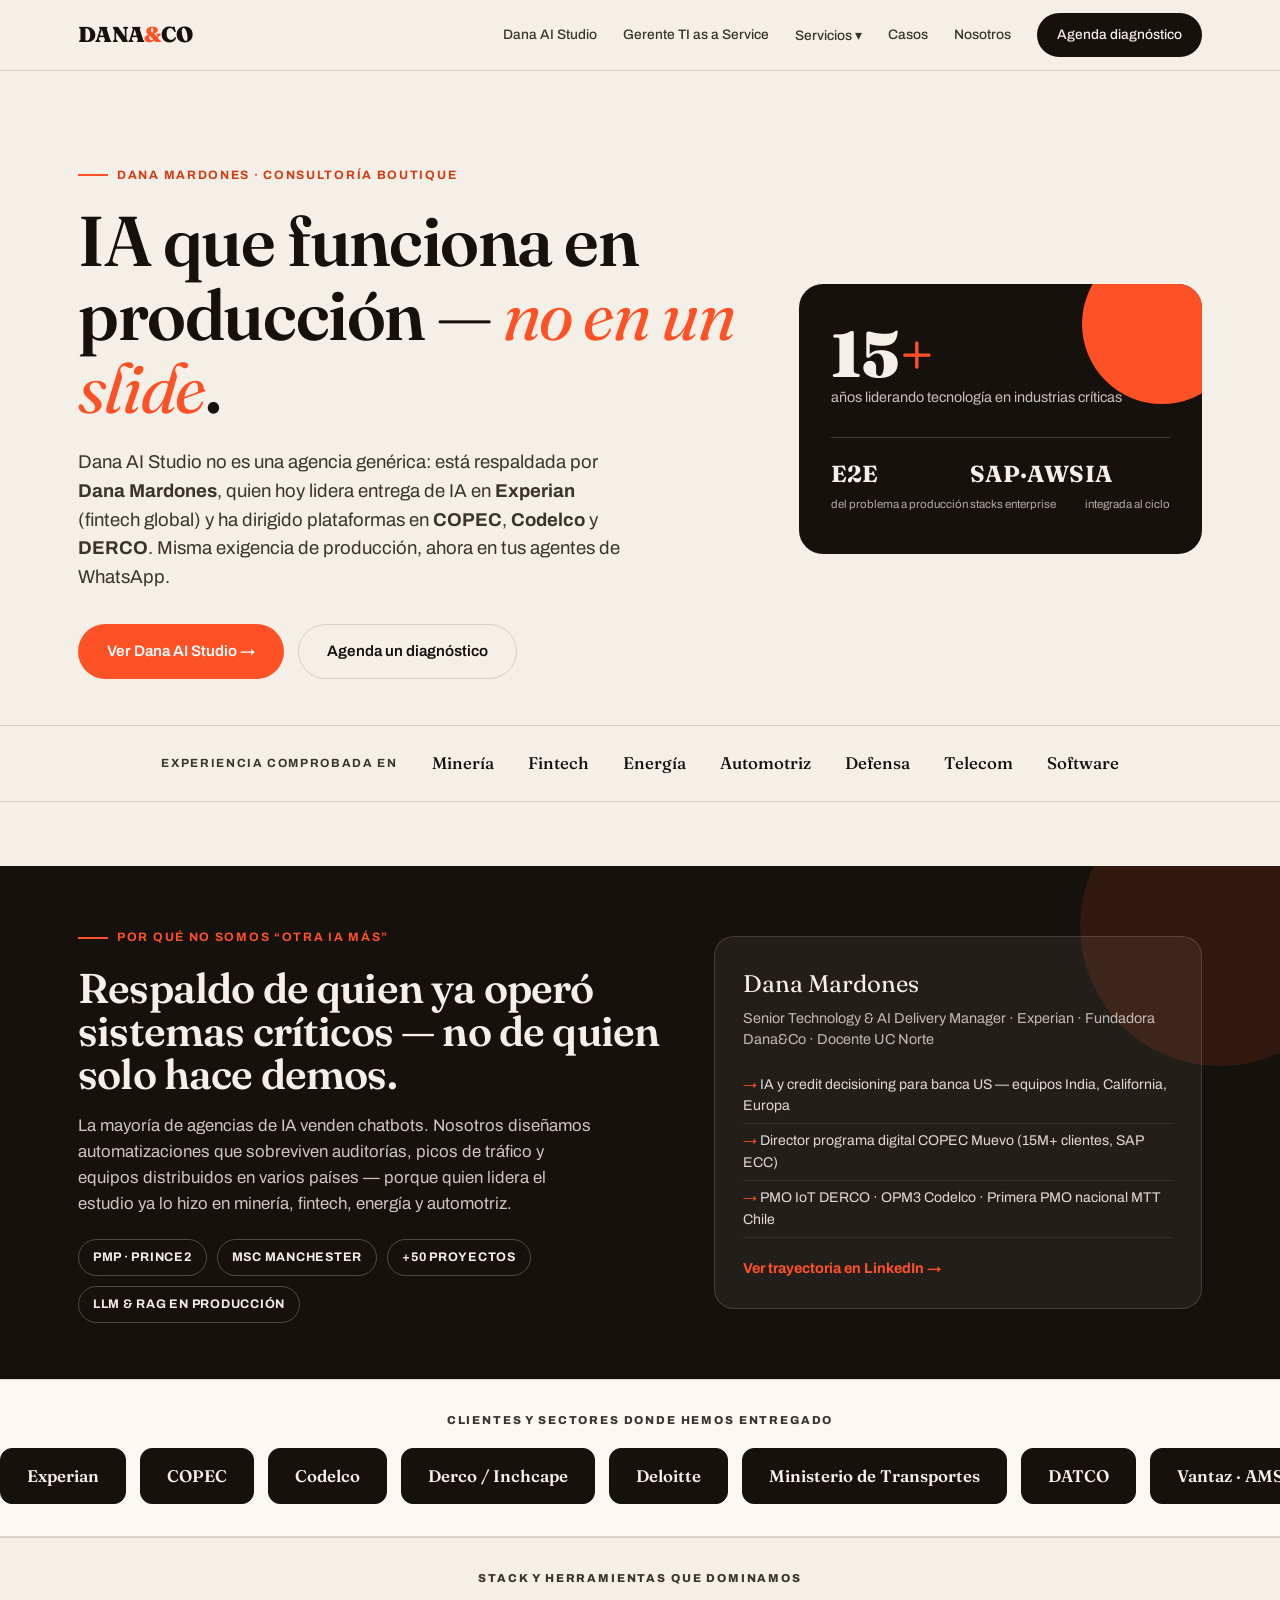
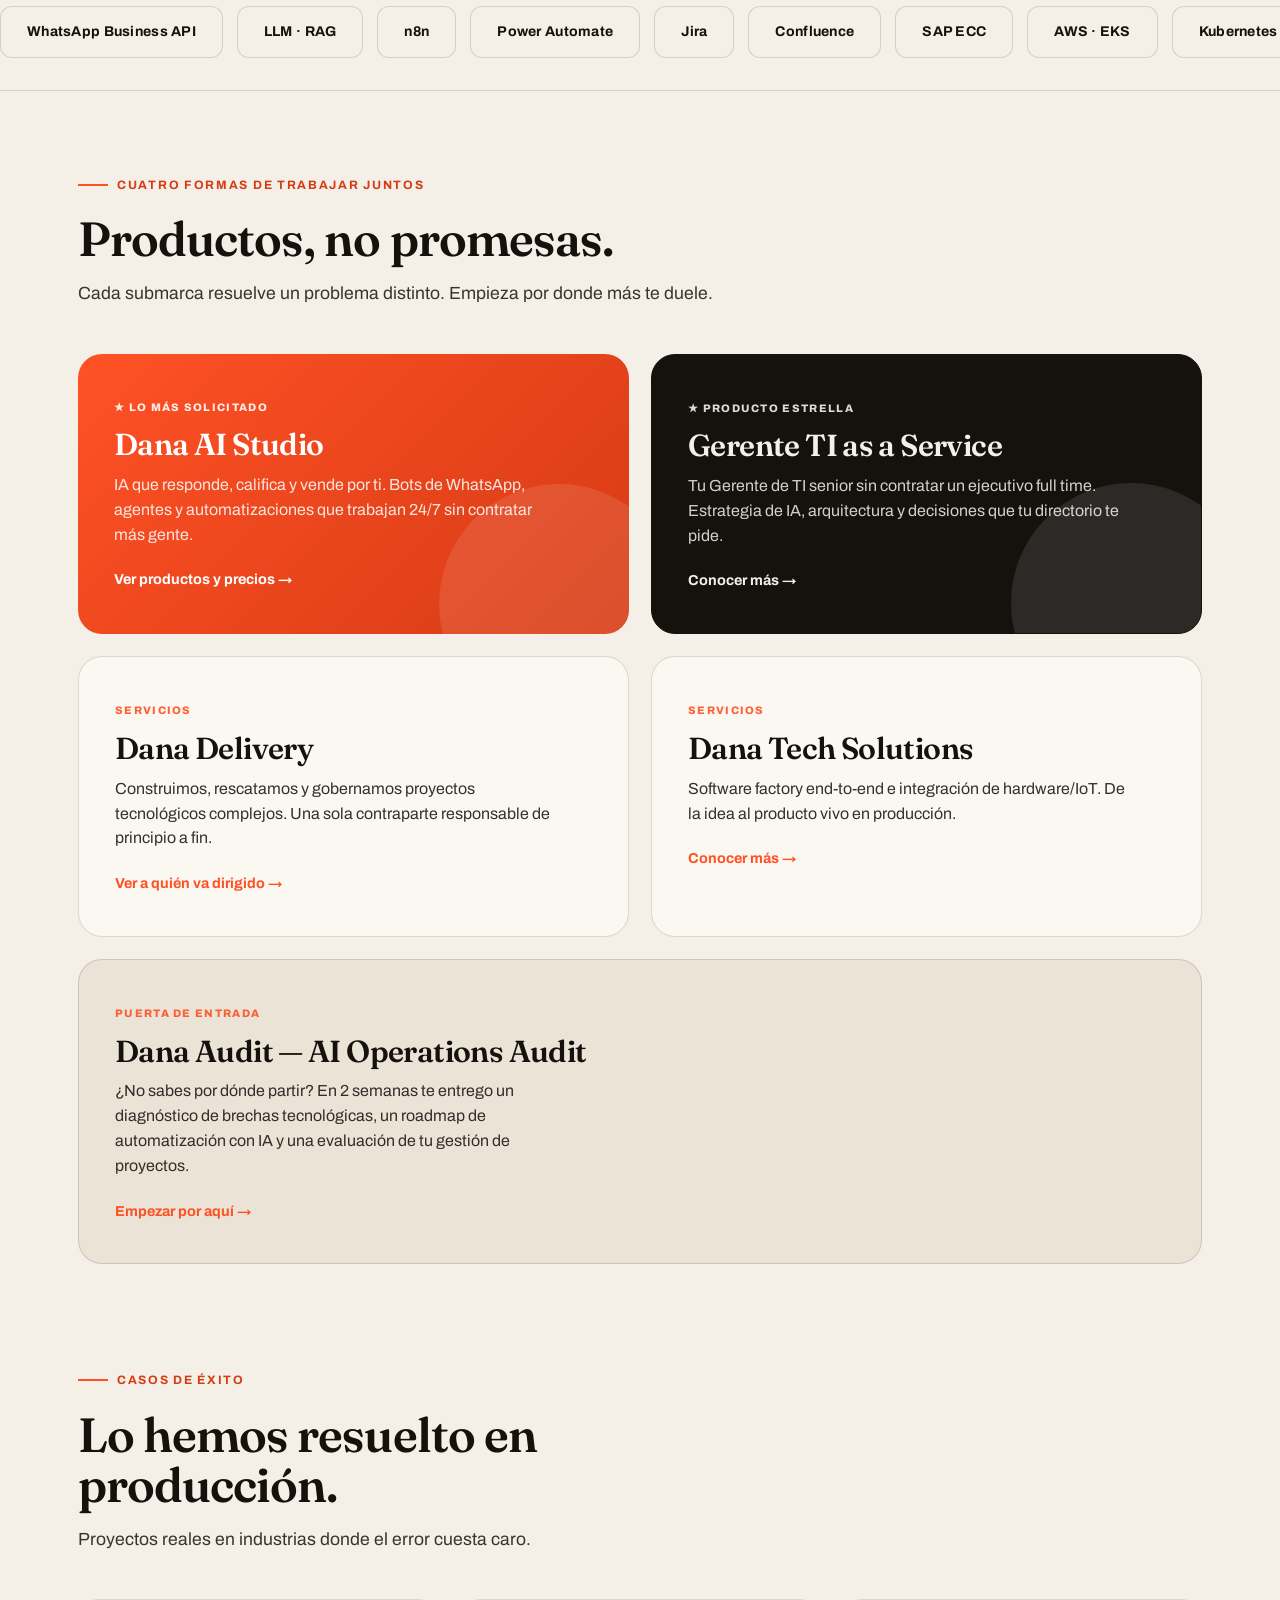
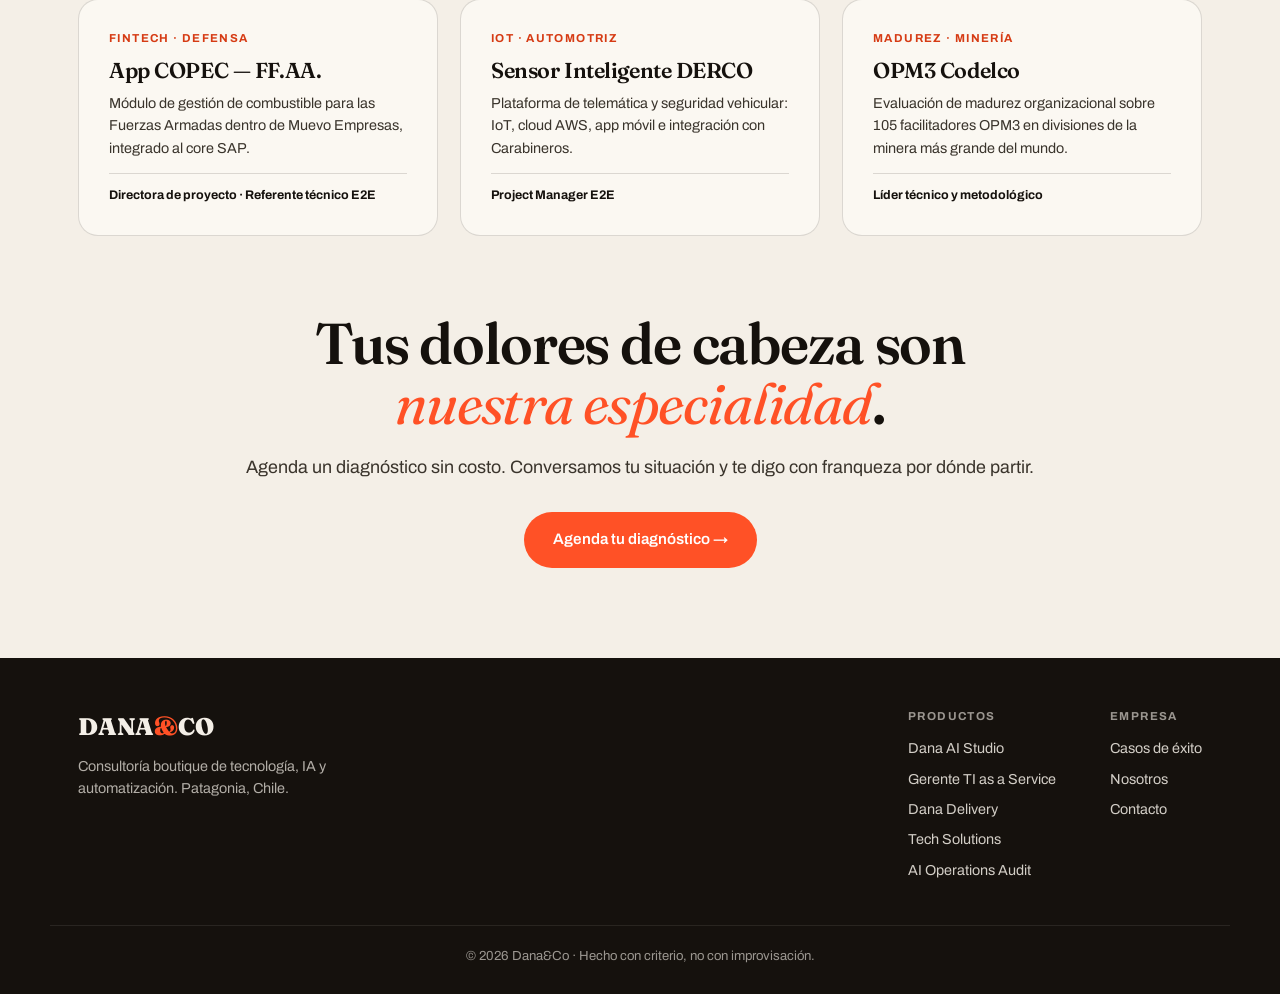
==== commit 7538f3dc: "feat: sitio premium con respaldo Dana Mardones, carruseles y agentes IA - Integra danaco-site.html c" ====
--- a/danaco-site.html
+++ b/danaco-site.html
@@ -3,7 +3,7 @@
 <head>
 <meta charset="UTF-8">
 <meta name="viewport" content="width=device-width, initial-scale=1.0">
-<title>DANA&CO — IA, automatización y liderazgo tecnológico</title>
+<title>DANA&CO · Dana AI Studio — IA con respaldo de quien opera en producción</title>
 <link rel="preconnect" href="https://fonts.googleapis.com">
 <link rel="preconnect" href="https://fonts.gstatic.com" crossorigin>
 <link href="https://fonts.googleapis.com/css2?family=Fraunces:opsz,wght@9..144,400;9..144,500;9..144,600;9..144,700;9..144,900&family=Archivo:wght@400;500;600;700;800&display=swap" rel="stylesheet">
@@ -241,6 +241,7 @@
     .star,.sprint{padding:36px 24px}
   }
 </style>
+<link rel="stylesheet" href="css/dana-enhancements.css" />
 </head>
 <body>
 
@@ -248,8 +249,8 @@
   <div class="wrap nav-in">
     <div class="logo" onclick="go('inicio')">DANA<span>&</span>CO</div>
     <div class="nav-links" id="navlinks">
-      <a onclick="go('studio')">AI Automation Studio</a>
-      <a onclick="go('cto')">CTO as a Service</a>
+      <a onclick="go('studio')">Dana AI Studio</a>
+      <a onclick="go('cto')">Gerente TI as a Service</a>
       <div class="dd">
         <a>Servicios ▾</a>
         <div class="dd-menu">
@@ -272,10 +273,10 @@
     <div class="wrap hero-grid">
       <div>
         <span class="eyebrow">Dana Mardones · Consultoría boutique</span>
-        <h1>IA y automatización con <em>criterio de ingeniería</em>.</h1>
-        <p>+15 años liderando proyectos tecnológicos en las industrias más exigentes — minería, fintech, energía, automotriz. Hoy llevo ese criterio a la IA y la automatización de tu negocio.</p>
+        <h1>IA que funciona en producción — <em>no en un slide</em>.</h1>
+        <p>Dana AI Studio no es una agencia genérica: está respaldada por <b>Dana Mardones</b>, quien hoy lidera entrega de IA en <b>Experian</b> (fintech global) y ha dirigido plataformas en <b>COPEC</b>, <b>Codelco</b> y <b>DERCO</b>. Misma exigencia de producción, ahora en tus agentes de WhatsApp.</p>
         <div class="hero-cta">
-          <a onclick="go('studio')" class="btn btn-primary">Ver AI Automation Studio →</a>
+          <a onclick="go('studio')" class="btn btn-primary">Ver Dana AI Studio →</a>
           <a onclick="go('contacto')" class="btn btn-ghost">Agenda un diagnóstico</a>
         </div>
       </div>
@@ -298,6 +299,41 @@
     </div></div>
   </header>
 
+  <section class="trust-band">
+    <div class="wrap trust-grid">
+      <div>
+        <span class="eyebrow" style="color:var(--accent)">Por qué no somos “otra IA más”</span>
+        <h2>Respaldo de quien ya operó sistemas críticos — no de quien solo hace demos.</h2>
+        <p>La mayoría de agencias de IA venden chatbots. Nosotros diseñamos automatizaciones que sobreviven auditorías, picos de tráfico y equipos distribuidos en varios países — porque quien lidera el estudio ya lo hizo en minería, fintech, energía y automotriz.</p>
+        <div class="trust-pills">
+          <span>PMP · PRINCE2</span>
+          <span>MSc Manchester</span>
+          <span>+50 proyectos</span>
+          <span>LLM &amp; RAG en producción</span>
+        </div>
+      </div>
+      <div class="trust-founder">
+        <div class="name">Dana Mardones</div>
+        <div class="title">Senior Technology &amp; AI Delivery Manager · Experian · Fundadora Dana&amp;Co · Docente UC Norte</div>
+        <ul>
+          <li>IA y credit decisioning para banca US — equipos India, California, Europa</li>
+          <li>Director programa digital COPEC Muevo (15M+ clientes, SAP ECC)</li>
+          <li>PMO IoT DERCO · OPM3 Codelco · Primera PMO nacional MTT Chile</li>
+        </ul>
+        <a class="linkedin" href="https://www.linkedin.com/in/danamardones/" target="_blank" rel="noopener">Ver trayectoria en LinkedIn →</a>
+      </div>
+    </div>
+  </section>
+
+  <div class="marquee-section">
+    <div class="marquee-label">Clientes y sectores donde hemos entregado</div>
+    <div class="marquee" aria-hidden="true"><div class="marquee-track" id="marquee-clients"></div></div>
+  </div>
+  <div class="marquee-section" style="background:var(--paper)">
+    <div class="marquee-label">Stack y herramientas que dominamos</div>
+    <div class="marquee" aria-hidden="true"><div class="marquee-track" id="marquee-tools"></div></div>
+  </div>
+
   <section>
     <div class="wrap">
       <div class="sec-head">
@@ -309,14 +345,14 @@
       <div class="brandrow">
         <div class="brandcard studio" onclick="go('studio')">
           <span class="tag">★ Lo más solicitado</span>
-          <h3>Dana AI Automation Studio</h3>
+          <h3>Dana AI Studio</h3>
           <p>IA que responde, califica y vende por ti. Bots de WhatsApp, agentes y automatizaciones que trabajan 24/7 sin contratar más gente.</p>
           <span class="go">Ver productos y precios →</span>
         </div>
         <div class="brandcard dark" onclick="go('cto')">
           <span class="tag">★ Producto estrella</span>
-          <h3>Dana CTO as a Service</h3>
-          <p>Tu liderazgo tecnológico senior sin el costo de un CTO interno. Estrategia de IA, arquitectura y decisiones que tu directorio te pide.</p>
+          <h3>Gerente TI as a Service</h3>
+          <p>Tu Gerente de TI senior sin contratar un ejecutivo full time. Estrategia de IA, arquitectura y decisiones que tu directorio te pide.</p>
           <span class="go">Conocer más →</span>
         </div>
       </div>
@@ -369,7 +405,7 @@
 <div class="page" id="studio">
   <section class="phero">
     <div class="wrap">
-      <span class="eyebrow">★ Dana AI Automation Studio</span>
+      <span class="eyebrow">★ Dana AI Studio · Respaldo Dana Mardones</span>
       <h1>IA que responde, califica y <em>vende automáticamente</em>.</h1>
       <p class="sub">Implementamos asistentes inteligentes y automatizaciones que atienden a tus clientes 24/7, capturan leads y derivan a tu equipo solo las oportunidades reales — sin contratar más personal.</p>
     </div>
@@ -397,6 +433,82 @@
         <div class="flow-step"><div class="s">4</div><p>El sistema agenda o deriva</p></div>
         <div class="flow-step"><div class="s">5</div><p>Tu equipo recibe el resumen</p></div>
       </div>
+
+
+      <div class="diff-callout">
+        <h3>No contrates “IA”. Contrata agentes con reglas de negocio claras.</h3>
+        <p style="color:var(--ink-soft);max-width:720px">Inspirados en equipos comerciales reales: cada agente hace un trabajo (inbound, outbound, preventa, postventa). Tú defines precios, horarios y cuándo entra un humano.</p>
+        <div class="diff-cols">
+          <div class="no"><h4>Agencia genérica</h4><ul><li>Bot que repite FAQ</li><li>Sin integración a CRM ni SAP</li><li>“IA” sin dueño técnico senior</li></ul></div>
+          <div class="yes"><h4>Dana AI Studio</h4><ul><li>Agentes por rol con métricas</li><li>WhatsApp + calendario + CRM</li><li>Respaldo Experian · COPEC · Codelco</li></ul></div>
+        </div>
+      </div>
+
+      <h2 style="font-size:1.7rem;margin:10px 0 6px">Tu equipo de agentes IA</h2>
+      <div class="agents-grid">
+        <div class="agent-tile"><div class="agent-av">S</div><div><h4>Sofía</h4><div class="role">Inbound</div></div><p>Califica leads de campañas y web. Filtra curiosos y agenda reuniones con quien sí compra.</p></div>
+        <div class="agent-tile"><div class="agent-av">M</div><div><h4>Mateo</h4><div class="role">Outbound</div></div><p>Reactiva tu base con mensajes personalizados y detecta interés para el vendedor.</p></div>
+        <div class="agent-tile"><div class="agent-av">V</div><div><h4>Valentina</h4><div class="role">Preventa</div></div><p>Cotiza con tus reglas, envía PDF y coordina demos sin saturar al comercial.</p></div>
+        <div class="agent-tile"><div class="agent-av">C</div><div><h4>Carlos</h4><div class="role">Postventa</div></div><p>Soporte 24/7, tickets complejos y alertas de renovación por el mismo canal.</p></div>
+      </div>
+
+      <h2 style="font-size:1.7rem;margin:36px 0 12px">Así se ve en WhatsApp (ejemplos reales)</h2>
+      <div class="wa-grid">
+        <div>
+          <div class="wa-phone">
+            <div class="wa-head"><div class="dot-av">S</div><div><b>Sofía · Inbound</b><br><small>en línea</small></div></div>
+            <div class="wa-chat">
+              <div class="wa-b in">Hola, vi su software para pymes. ¿Cuánto sale?</div>
+              <div class="wa-b out">¡Hola! Soy Sofía. ¿Cuántas personas usan hoy algún sistema?</div>
+              <div class="wa-b in">Somos 8, todo en Excel</div>
+              <div class="wa-b out">Plan desde $89.000/mes. ¿Demo jueves 11:00 o viernes 16:00?</div>
+              <div class="wa-b in">Jueves 11</div>
+              <div class="wa-b out">✅ Invitación enviada. Felipe te llama 5 min antes.</div>
+            </div>
+          </div>
+          <div class="wa-cap">Lead calificado → reunión agendada</div>
+        </div>
+        <div>
+          <div class="wa-phone">
+            <div class="wa-head"><div class="dot-av">V</div><div><b>Valentina · Preventa</b><br><small>en línea</small></div></div>
+            <div class="wa-chat">
+              <div class="wa-b in">50 licencias anuales + soporte premium</div>
+              <div class="wa-b out">Total $7.080.000 + IVA. ¿Factura empresa o persona?</div>
+              <div class="wa-b in">Empresa, RUT 76.xxx.xxx-x</div>
+              <div class="wa-b out">Cotización PDF 📎 5% si confirmas hoy. ¿Llamada mañana AM?</div>
+            </div>
+          </div>
+          <div class="wa-cap">Cotización formal sin esperar al vendedor</div>
+        </div>
+        <div>
+          <div class="wa-phone">
+            <div class="wa-head"><div class="dot-av">C</div><div><b>Carlos · Postventa</b><br><small>en línea</small></div></div>
+            <div class="wa-chat">
+              <div class="wa-b in">No puedo entrar desde ayer</div>
+              <div class="wa-b out">¿Error al login o dentro del módulo?</div>
+              <div class="wa-b in">Login, credenciales inválidas</div>
+              <div class="wa-b out">Usuario desbloqueado 🔓 Prueba de nuevo. Plan renueva 12/06 — ¿te aviso antes?</div>
+            </div>
+          </div>
+          <div class="wa-cap">Soporte resuelto + retención en el mismo chat</div>
+        </div>
+      </div>
+
+      <h2 style="font-size:1.7rem;margin:40px 0 12px">Automatización por industria</h2>
+      <div class="industry-row">
+        <span class="ind-chip active" data-ind="retail">Retail</span>
+        <span class="ind-chip" data-ind="salud">Salud</span>
+        <span class="ind-chip" data-ind="inmo">Inmobiliaria</span>
+        <span class="ind-chip" data-ind="edu">Educación</span>
+        <span class="ind-chip" data-ind="log">Logística</span>
+        <span class="ind-chip" data-ind="food">Restaurantes</span>
+      </div>
+      <div id="ind-retail" class="ind-detail active"><h4>Retail &amp; e-commerce</h4><div class="ind-flows"><div><b>Pedido → ERP</b>Shopify a factura y aviso WhatsApp.</div><div><b>Carrito abandonado</b>Recordatorio 2h y 24h con link de pago.</div><div><b>Devoluciones</b>Motivo, etiqueta y reembolso si aplica.</div><div><b>Reporte diario</b>Ventas y margen al gerente 8:00.</div></div></div>
+      <div id="ind-salud" class="ind-detail"><h4>Clínicas y salud</h4><div class="ind-flows"><div><b>Agenda</b>Confirma, recuerda y reprograma por WhatsApp.</div><div><b>Preparación</b>Instrucciones según tipo de examen.</div><div><b>Resultados</b>Aviso con link seguro al paciente.</div><div><b>Convenios</b>Validación isapre/previsión previa.</div></div></div>
+      <div id="ind-inmo" class="ind-detail"><h4>Inmobiliaria</h4><div class="ind-flows"><div><b>Lead portal</b>Calificación y visita coordinada.</div><div><b>Arriendo</b>Checklist y firma digital.</div><div><b>Pagos</b>Recordatorio dividendo/arriendo.</div><div><b>Post-venta</b>Encuesta 30 días post entrega.</div></div></div>
+      <div id="ind-edu" class="ind-detail"><h4>Educación</h4><div class="ind-flows"><div><b>Admisión</b>Web → WhatsApp → matrícula.</div><div><b>Asistencia</b>Aviso a apoderado por falta.</div><div><b>Cobranza</b>Mensajes escalonados de cuotas.</div><div><b>Certificados</b>Emisión si cumple requisitos.</div></div></div>
+      <div id="ind-log" class="ind-detail"><h4>Logística</h4><div class="ind-flows"><div><b>Tracking</b>Estado por WhatsApp sin call center.</div><div><b>Rutas</b>OT y firma digital de entrega.</div><div><b>Incidencias</b>Ticket y compensación según política.</div><div><b>Facturación</b>Guías al ERP en un paso.</div></div></div>
+      <div id="ind-food" class="ind-detail"><h4>Restaurantes</h4><div class="ind-flows"><div><b>Pedidos</b>Menú WhatsApp → cocina → listo.</div><div><b>Reservas</b>Mesa y restricciones alimentarias.</div><div><b>Inventario</b>Alerta mínimo y orden a proveedor.</div><div><b>Fidelización</b>Cupón cumpleaños automático.</div></div></div>
 
       <h2 style="font-size:1.7rem;margin:36px 0 18px">Planes WhatsApp IA</h2>
       <div class="packs">
@@ -467,9 +579,9 @@
 <div class="page" id="cto">
   <section class="phero">
     <div class="wrap">
-      <span class="eyebrow">★ Dana CTO as a Service</span>
-      <h1>Liderazgo tecnológico senior, <em>por fracción del costo</em>.</h1>
-      <p class="sub">Pon a disposición de tu empresa una CTO con +15 años de experiencia: definición de arquitectura, supervisión de producto y decisiones estratégicas de IA y automatización — sin el costo ni la espera de contratar un ejecutivo interno.</p>
+      <span class="eyebrow">★ Gerente TI as a Service</span>
+      <h1>Gerente de TI senior, <em>sin contratar un ejecutivo interno</em>.</h1>
+      <p class="sub">Pon a disposición de tu empresa un Gerente de TI con +15 años de experiencia: definición de arquitectura, supervisión de producto y decisiones estratégicas de IA y automatización — sin el costo ni la espera de contratar un ejecutivo interno.</p>
     </div>
   </section>
   <section style="padding-top:10px">
@@ -477,7 +589,7 @@
       <div class="star">
         <span class="badge">Cómo se usa en 2026</span>
         <h2>La jugada más rentable del año.</h2>
-        <p class="lead">El CTO fraccional dejó de ser un experimento. Con la presión de adoptar IA y un mercado de talento senior escaso y caro, contratar liderazgo técnico por horas — alguien que ya tomó estas decisiones en proyectos reales — es la forma en que las empresas medianas acceden a criterio de primer nivel sin pagar un sueldo ejecutivo completo.</p>
+        <p class="lead">El Gerente TI fraccional dejó de ser un experimento. Con la presión de adoptar IA y un mercado de talento senior escaso y caro, contratar liderazgo técnico por horas — alguien que ya tomó estas decisiones en proyectos reales — es la forma en que las empresas medianas acceden a criterio de primer nivel sin pagar un sueldo ejecutivo completo.</p>
         <div class="uc-grid">
           <div class="uc"><h4>Startups post-inversión</h4><p>Decisiones de arquitectura correctas antes de escalar — para no rehacer todo en 18 meses.</p></div>
           <div class="uc"><h4>Industria tradicional digitalizándose</h4><p>Sumar IA a minería, energía o construcción sin romper lo que ya funciona.</p></div>
@@ -579,6 +691,19 @@
           <div class="uc"><h4>4 · Roadmap de mejoramiento</h4><p>Quick wins desde el día uno + iniciativas priorizadas por impacto.</p></div>
         </div>
       </div>
+
+      <div class="star" style="margin-top:30px">
+        <span class="badge">Dana Audit + Gerente TI</span>
+        <h2>Plan de digitalización con quien ya lo hizo en escala global.</h2>
+        <p class="lead">En 2–4 semanas: diagnóstico de brechas, roadmap de automatización con IA y opción de <b>Gerente TI as a Service</b> para ejecutarlo — la misma persona que lidera entrega de IA en Experian y programas digitales en COPEC.</p>
+        <div class="uc-grid">
+          <div class="uc"><h4>Mapa 12–24 meses</h4><p>Prioridades por impacto y esfuerzo, con presupuesto referencial.</p></div>
+          <div class="uc"><h4>Gerente TI as a Service</h4><p>Arquitectura, proveedores, seguridad y comité con directorio.</p></div>
+          <div class="uc"><h4>MVP Due Diligence</h4><p>Antes de invertir: deuda técnica y escalabilidad visibles.</p></div>
+          <div class="uc"><h4>Quick wins en 90 días</h4><p>Automatizaciones de alto retorno desde el primer trimestre.</p></div>
+        </div>
+      </div>
+
       <div style="text-align:center;margin-top:34px"><a onclick="go('contacto')" class="btn btn-primary">Solicitar mi auditoría →</a></div>
     </div>
   </section>
@@ -674,21 +799,25 @@
     <div>
       <div class="cv-block">
         <h3>Quién soy</h3>
-        <p style="color:var(--ink-soft);font-size:1.05rem">He liderado proyectos tecnológicos en algunas de las industrias más complejas y reguladas: minería, fintech, energía, automotriz y defensa. Esa experiencia me enseñó la diferencia entre algo que funciona en una demo y algo que sobrevive en producción. Hoy traigo ese criterio a la IA y la automatización — con método, perspectiva y la honestidad de decir qué sí y qué no conviene.</p>
+        <p style="color:var(--ink-soft);font-size:1.05rem"><a href="https://www.linkedin.com/in/danamardones/" target="_blank" rel="noopener" style="color:var(--accent);font-weight:700">LinkedIn →</a> · He liderado proyectos tecnológicos en algunas de las industrias más complejas y reguladas: minería, fintech, energía, automotriz y defensa. Esa experiencia me enseñó la diferencia entre algo que funciona en una demo y algo que sobrevive en producción. Hoy traigo ese criterio a la IA y la automatización — con método, perspectiva y la honestidad de decir qué sí y qué no conviene.</p>
       </div>
       <div class="cv-block">
         <h3>Experiencia destacada</h3>
         <div class="cv-item"><div class="role">Directora de proyecto · Referente técnico E2E</div><div class="org">App COPEC — Muevo Empresas · Copec Industrial</div><p>Diseño e implementación del módulo de gestión de combustible para el segmento FF.AA., con integración profunda al core SAP.</p></div>
         <div class="cv-item"><div class="role">Project Manager E2E</div><div class="org">Sensor Inteligente DERCO · DercoCenter</div><p>Plataforma de telemática, IoT y seguridad vehicular con cloud AWS, apps nativas e integración con Carabineros.</p></div>
         <div class="cv-item"><div class="role">Líder técnico y metodológico</div><div class="org">Medición OPM3 · Vicepresidencia de Proyectos, Codelco</div><p>Evaluación de madurez organizacional sobre 105 facilitadores OPM3 en divisiones de la mayor minera de cobre del mundo.</p></div>
-        <div class="note">✏️ Dana: agrega aquí tus roles formales (Experian, etc.), fechas y cualquier otro hito que quieras destacar.</div>
+        <div class="cv-item"><div class="role">Senior Technology &amp; AI Delivery Manager</div><div class="org">Experian · 2023 – actual</div><p>Entrega de plataformas de credit decisioning con IA para banca US. LLM/RAG, PMO, equipos distribuidos India–California–Europa desde Patagonia.</p></div>
+        <div class="cv-item"><div class="role">Technology Project Manager Director</div><div class="org">COPEC S.A. · Muevo FF.AA.</div><p>Programa digital prepago/postpago, SAP ECC, Angular, AWS EKS, 15M+ clientes.</p></div>
+        <div class="cv-item"><div class="role">Lecturer MSc Project Management</div><div class="org">Universidad Católica del Norte · 2019 – actual</div></div>
       </div>
       <div class="cv-block">
         <h3>Capacidades</h3>
         <div class="skill-tags">
           <span>Liderazgo de proyectos E2E</span><span>IA &amp; automatización</span><span>Arquitectura de software</span><span>SAP</span><span>AWS · Cloud</span><span>IoT</span><span>OPM3 · CMMI</span><span>Scrum · Agile</span><span>PMO &amp; AMO</span><span>Project Recovery</span>
         </div>
-        <div class="note">✏️ Agrega tus certificaciones (PMP, SAFe, etc.) y formación académica.</div>
+        <div class="skill-tags" style="margin-top:12px">
+          <span>PMP</span><span>PRINCE2</span><span>Disciplined Agile</span><span>MSc Manchester</span><span>Primavera P6</span><span>Lean</span>
+        </div>
       </div>
       <div style="margin-top:20px"><a onclick="go('contacto')" class="btn btn-primary">Trabajemos juntos →</a></div>
     </div>
@@ -718,24 +847,13 @@
       <p style="opacity:.7;font-size:.9rem;margin-top:10px;max-width:260px">Consultoría boutique de tecnología, IA y automatización. Patagonia, Chile.</p>
     </div>
     <div class="foot-cols">
-      <div class="foot-col"><h5>Productos</h5><a onclick="go('studio')">AI Automation Studio</a><a onclick="go('cto')">CTO as a Service</a><a onclick="go('delivery')">Dana Delivery</a><a onclick="go('tech')">Tech Solutions</a><a onclick="go('audit')">AI Operations Audit</a></div>
+      <div class="foot-col"><h5>Productos</h5><a onclick="go('studio')">Dana AI Studio</a><a onclick="go('cto')">Gerente TI as a Service</a><a onclick="go('delivery')">Dana Delivery</a><a onclick="go('tech')">Tech Solutions</a><a onclick="go('audit')">AI Operations Audit</a></div>
       <div class="foot-col"><h5>Empresa</h5><a onclick="go('casos')">Casos de éxito</a><a onclick="go('nosotros')">Nosotros</a><a onclick="go('contacto')">Contacto</a></div>
     </div>
   </div>
   <div class="wrap foot-bottom">© 2026 Dana&Co · Hecho con criterio, no con improvisación.</div>
 </footer>
 
-<script>
-  function go(id){
-    document.querySelectorAll('.page').forEach(p=>p.classList.remove('active'));
-    var el=document.getElementById(id);
-    if(el){el.classList.add('active');}
-    document.getElementById('navlinks').classList.remove('open');
-    window.scrollTo({top:0,behavior:'instant'});
-  }
-  document.getElementById('burger').addEventListener('click',function(){
-    document.getElementById('navlinks').classList.toggle('open');
-  });
-</script>
+<script src="js/dana-site.js"></script>
 </body>
 </html>
--- a/css/dana-enhancements.css
+++ b/css/dana-enhancements.css
@@ -0,0 +1,367 @@
+/* Dana & Co — componentes premium: carruseles, confianza, agentes, WhatsApp */
+
+.trust-band {
+  background: var(--ink);
+  color: var(--paper);
+  padding: 56px 0;
+  position: relative;
+  overflow: hidden;
+}
+.trust-band::after {
+  content: "";
+  position: absolute;
+  top: -80px;
+  right: -80px;
+  width: 280px;
+  height: 280px;
+  border-radius: 50%;
+  background: var(--accent);
+  opacity: 0.12;
+}
+.trust-grid {
+  display: grid;
+  grid-template-columns: 1.1fr 0.9fr;
+  gap: 40px;
+  align-items: center;
+  position: relative;
+  z-index: 1;
+}
+.trust-grid h2 {
+  font-size: clamp(1.8rem, 3.5vw, 2.6rem);
+  margin-bottom: 16px;
+}
+.trust-grid p {
+  color: rgba(244, 239, 231, 0.82);
+  font-size: 1.05rem;
+  max-width: 520px;
+}
+.trust-pills {
+  display: flex;
+  flex-wrap: wrap;
+  gap: 10px;
+  margin-top: 22px;
+}
+.trust-pills span {
+  font-size: 0.78rem;
+  font-weight: 700;
+  letter-spacing: 0.06em;
+  text-transform: uppercase;
+  padding: 8px 14px;
+  border: 1px solid rgba(244, 239, 231, 0.25);
+  border-radius: 50px;
+}
+.trust-founder {
+  background: rgba(244, 239, 231, 0.06);
+  border: 1px solid rgba(244, 239, 231, 0.15);
+  border-radius: 20px;
+  padding: 28px;
+}
+.trust-founder .name {
+  font-family: "Fraunces", serif;
+  font-size: 1.5rem;
+  margin-bottom: 6px;
+}
+.trust-founder .title {
+  font-size: 0.9rem;
+  opacity: 0.75;
+  margin-bottom: 18px;
+  line-height: 1.45;
+}
+.trust-founder ul {
+  list-style: none;
+  padding: 0;
+  margin: 0 0 18px;
+}
+.trust-founder li {
+  font-size: 0.88rem;
+  padding: 6px 0;
+  border-bottom: 1px solid rgba(244, 239, 231, 0.08);
+  opacity: 0.9;
+}
+.trust-founder li::before {
+  content: "→ ";
+  color: var(--accent);
+}
+.trust-founder a.linkedin {
+  display: inline-flex;
+  align-items: center;
+  gap: 8px;
+  font-weight: 700;
+  font-size: 0.9rem;
+  color: var(--accent);
+}
+
+.marquee-section {
+  padding: 32px 0;
+  border-top: 1px solid var(--line);
+  border-bottom: 1px solid var(--line);
+  background: var(--card);
+  overflow: hidden;
+}
+.marquee-label {
+  text-align: center;
+  font-size: 0.72rem;
+  font-weight: 800;
+  letter-spacing: 0.16em;
+  text-transform: uppercase;
+  color: var(--ink-soft);
+  margin-bottom: 18px;
+}
+.marquee {
+  display: flex;
+  width: max-content;
+  animation: marquee-scroll 42s linear infinite;
+}
+.marquee:hover {
+  animation-play-state: paused;
+}
+.marquee-track {
+  display: flex;
+  gap: 14px;
+  padding-right: 14px;
+}
+.marquee-item {
+  flex-shrink: 0;
+  padding: 14px 26px;
+  background: var(--paper);
+  border: 1px solid var(--line);
+  border-radius: 12px;
+  font-family: "Fraunces", serif;
+  font-size: 1.05rem;
+  font-weight: 600;
+  white-space: nowrap;
+}
+.marquee-item.tool {
+  font-family: "Archivo", sans-serif;
+  font-size: 0.88rem;
+  font-weight: 700;
+  letter-spacing: 0.02em;
+}
+.marquee-item.highlight {
+  background: var(--ink);
+  color: var(--paper);
+  border-color: var(--ink);
+}
+@keyframes marquee-scroll {
+  0% {
+    transform: translateX(0);
+  }
+  100% {
+    transform: translateX(-50%);
+  }
+}
+
+.agents-grid {
+  display: grid;
+  grid-template-columns: repeat(2, 1fr);
+  gap: 18px;
+  margin: 28px 0 40px;
+}
+.agent-tile {
+  background: var(--card);
+  border: 1px solid var(--line);
+  border-radius: 18px;
+  padding: 24px;
+  display: grid;
+  grid-template-columns: auto 1fr;
+  gap: 16px;
+  transition: 0.22s;
+}
+.agent-tile:hover {
+  border-color: var(--accent);
+  box-shadow: 0 14px 32px rgba(21, 17, 13, 0.08);
+}
+.agent-av {
+  width: 52px;
+  height: 52px;
+  border-radius: 50%;
+  background: linear-gradient(135deg, var(--accent), var(--accent-deep));
+  display: flex;
+  align-items: center;
+  justify-content: center;
+  font-family: "Fraunces", serif;
+  font-weight: 900;
+  font-size: 1.2rem;
+  color: #fff;
+}
+.agent-tile h4 {
+  font-size: 1.15rem;
+  margin: 0 0 4px;
+}
+.agent-tile .role {
+  font-size: 0.72rem;
+  font-weight: 800;
+  letter-spacing: 0.1em;
+  text-transform: uppercase;
+  color: var(--accent-deep);
+  margin-bottom: 8px;
+}
+.agent-tile p {
+  font-size: 0.9rem;
+  color: var(--ink-soft);
+  margin: 0;
+  grid-column: 1 / -1;
+}
+
+.wa-grid {
+  display: grid;
+  grid-template-columns: repeat(3, 1fr);
+  gap: 20px;
+  margin-top: 24px;
+}
+.wa-phone {
+  background: #0b1419;
+  border-radius: 20px;
+  overflow: hidden;
+  border: 2px solid #1f2c34;
+  box-shadow: 0 16px 40px rgba(21, 17, 13, 0.15);
+}
+.wa-head {
+  background: #1f2c34;
+  padding: 12px 14px;
+  display: flex;
+  align-items: center;
+  gap: 10px;
+  color: #e9edef;
+  font-size: 0.85rem;
+}
+.wa-head .dot-av {
+  width: 36px;
+  height: 36px;
+  border-radius: 50%;
+  background: #25d366;
+  display: flex;
+  align-items: center;
+  justify-content: center;
+  font-weight: 800;
+  font-size: 0.75rem;
+}
+.wa-chat {
+  padding: 12px;
+  min-height: 220px;
+  display: flex;
+  flex-direction: column;
+  gap: 6px;
+}
+.wa-b {
+  max-width: 88%;
+  padding: 7px 10px;
+  border-radius: 8px;
+  font-size: 0.78rem;
+  line-height: 1.35;
+  color: #e9edef;
+}
+.wa-b.in {
+  align-self: flex-start;
+  background: #1f2c34;
+  border-top-left-radius: 0;
+}
+.wa-b.out {
+  align-self: flex-end;
+  background: #005c4b;
+  border-top-right-radius: 0;
+}
+.wa-cap {
+  text-align: center;
+  margin-top: 10px;
+  font-size: 0.82rem;
+  font-weight: 600;
+  color: var(--ink-soft);
+}
+
+.industry-row {
+  display: flex;
+  flex-wrap: wrap;
+  gap: 8px;
+  margin: 20px 0;
+}
+.ind-chip {
+  padding: 10px 16px;
+  border: 1px solid var(--line);
+  border-radius: 50px;
+  font-size: 0.85rem;
+  font-weight: 600;
+  cursor: pointer;
+  background: var(--card);
+  transition: 0.2s;
+}
+.ind-chip.active,
+.ind-chip:hover {
+  background: var(--ink);
+  color: var(--paper);
+  border-color: var(--ink);
+}
+.ind-detail {
+  display: none;
+  background: var(--paper-2);
+  border-radius: 16px;
+  padding: 24px;
+  border: 1px solid var(--line);
+}
+.ind-detail.active {
+  display: block;
+}
+.ind-detail h4 {
+  margin-bottom: 12px;
+}
+.ind-flows {
+  display: grid;
+  grid-template-columns: 1fr 1fr;
+  gap: 12px;
+}
+.ind-flows div {
+  background: var(--card);
+  padding: 14px;
+  border-radius: 10px;
+  border-left: 3px solid var(--accent);
+  font-size: 0.9rem;
+}
+.ind-flows b {
+  display: block;
+  margin-bottom: 4px;
+}
+
+.diff-callout {
+  background: linear-gradient(135deg, var(--paper-2), var(--card));
+  border: 1px solid var(--line);
+  border-radius: 24px;
+  padding: 40px 36px;
+  margin: 40px 0;
+}
+.diff-callout h3 {
+  font-size: 1.6rem;
+  margin-bottom: 14px;
+}
+.diff-cols {
+  display: grid;
+  grid-template-columns: 1fr 1fr;
+  gap: 24px;
+  margin-top: 20px;
+}
+.diff-cols .no h4 {
+  color: var(--accent-deep);
+  margin-bottom: 10px;
+}
+.diff-cols .yes h4 {
+  color: var(--ink);
+  margin-bottom: 10px;
+}
+.diff-cols ul {
+  margin: 0;
+  padding-left: 1.1rem;
+  color: var(--ink-soft);
+  font-size: 0.95rem;
+}
+.diff-cols li {
+  margin-bottom: 6px;
+}
+
+@media (max-width: 900px) {
+  .trust-grid,
+  .agents-grid,
+  .wa-grid,
+  .diff-cols,
+  .ind-flows {
+    grid-template-columns: 1fr;
+  }
+}
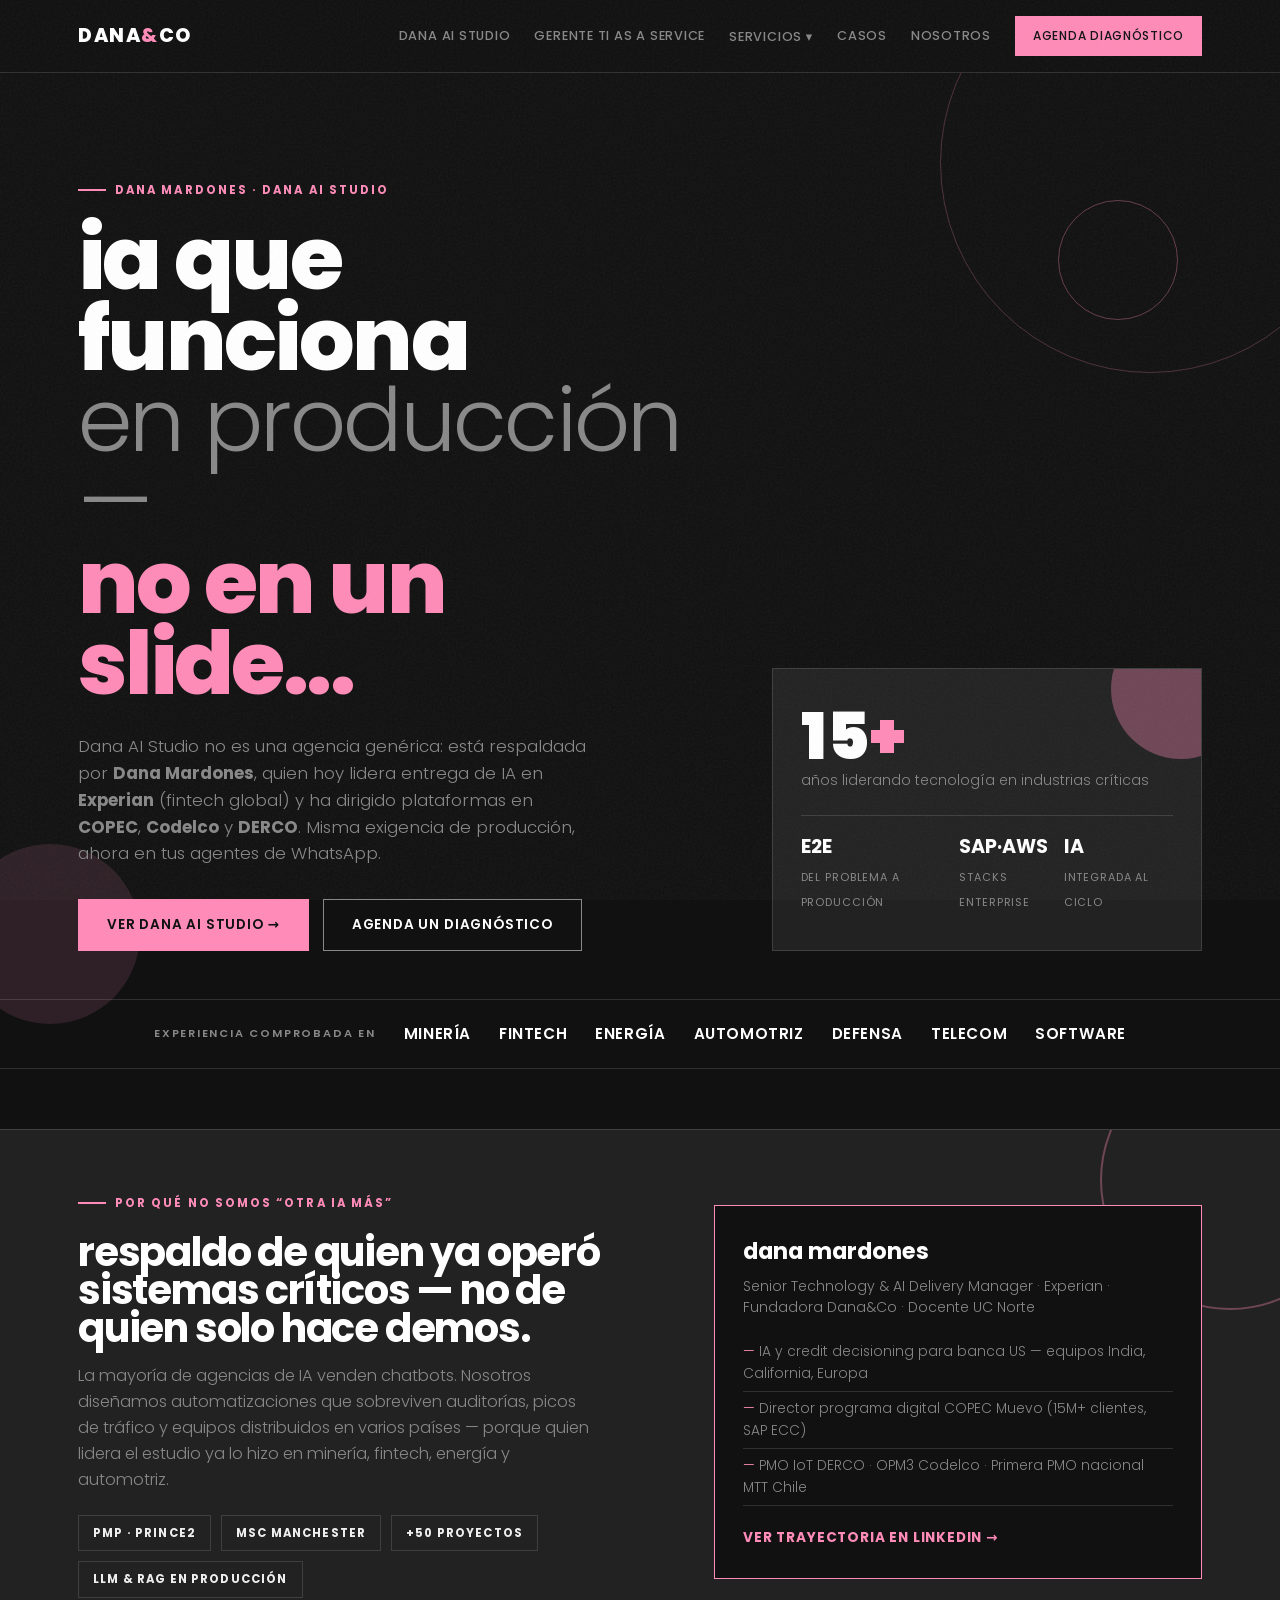
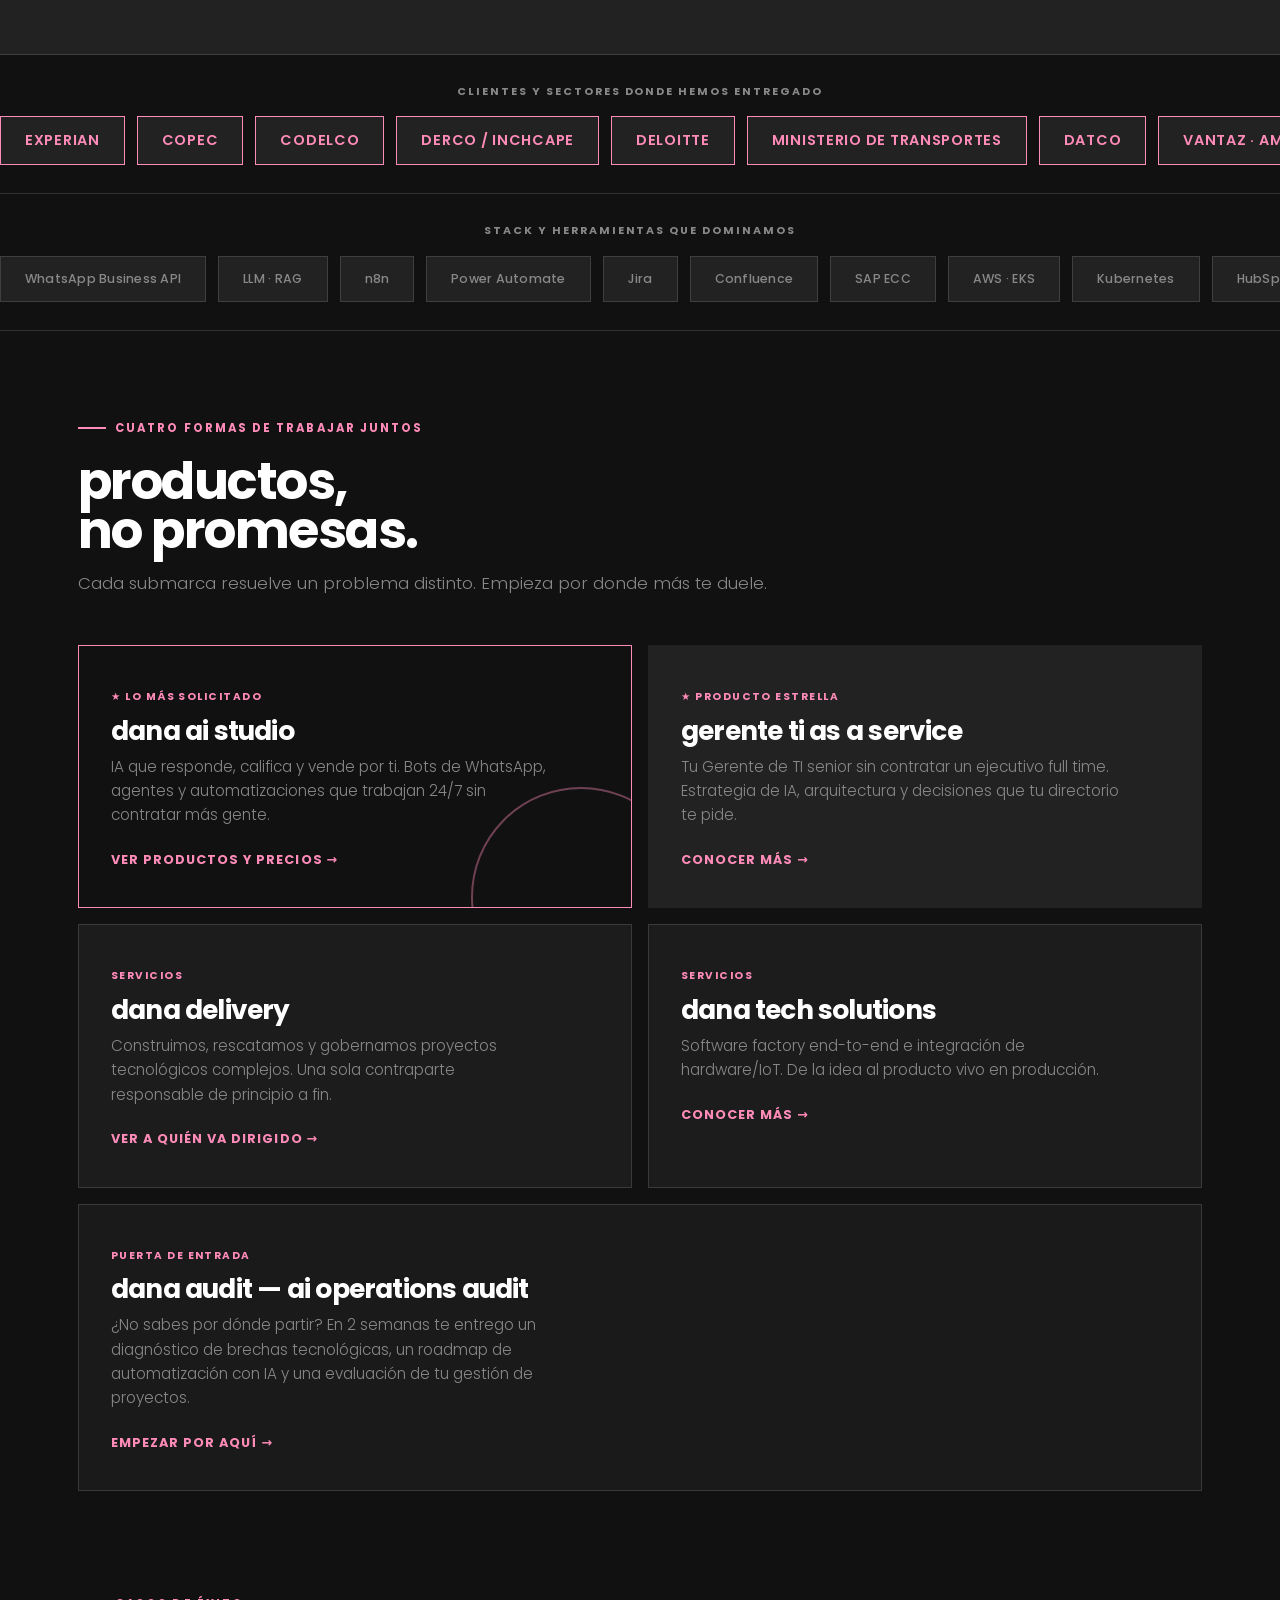
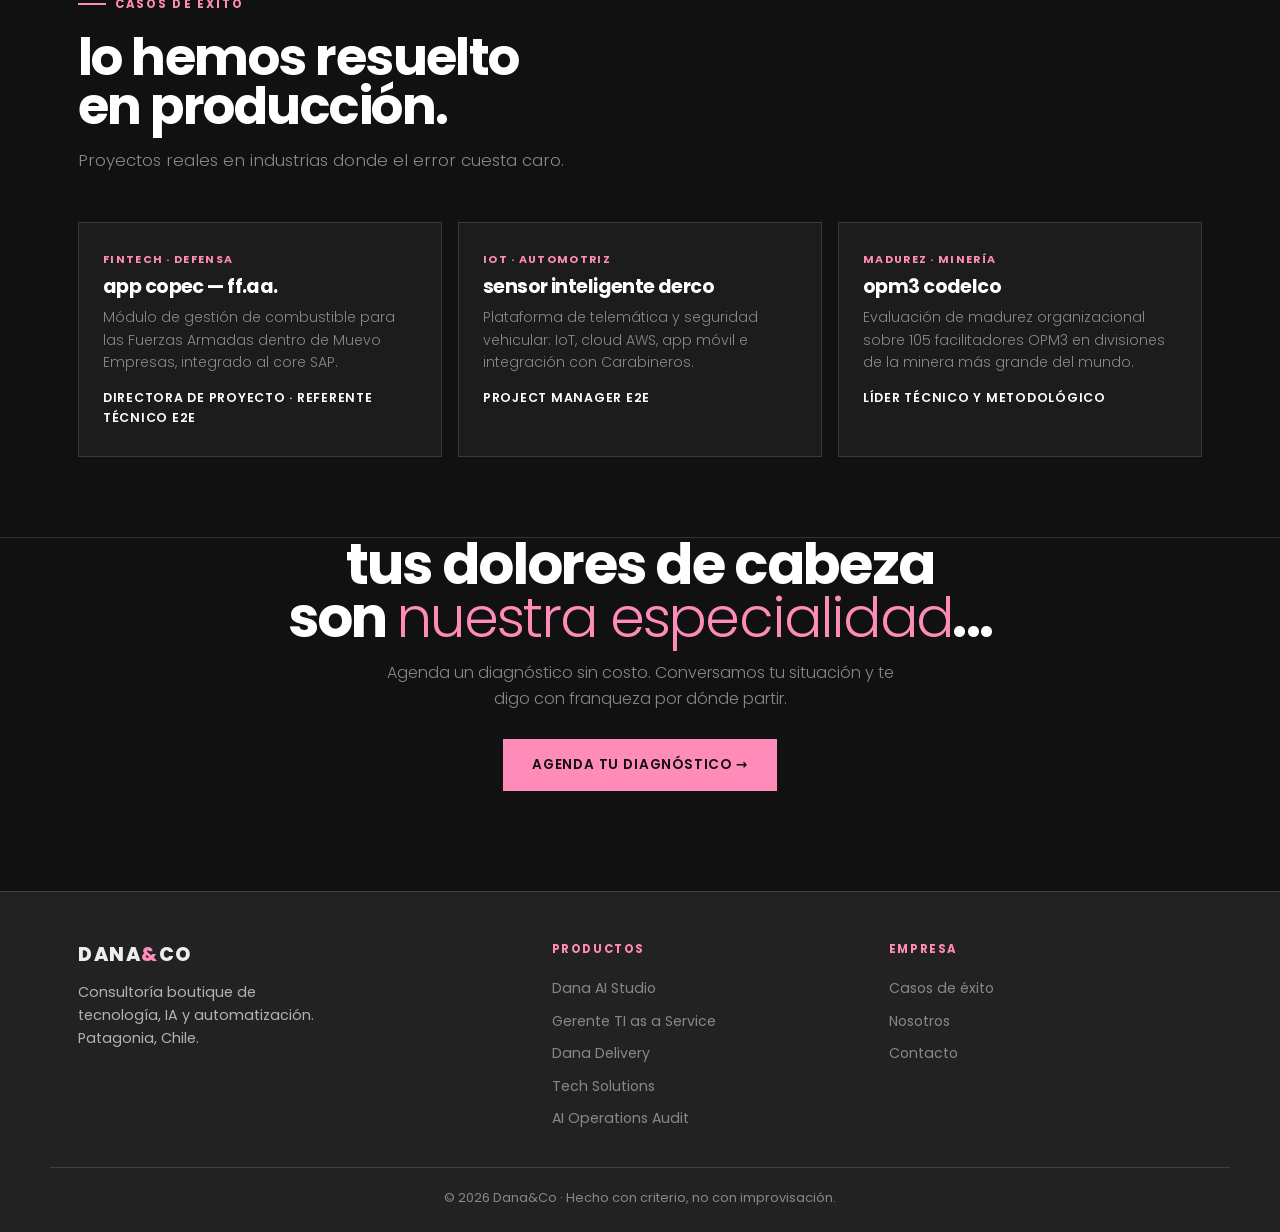
==== commit 8f99977c: "fix: aplicar estilo real Gotra (ZIP/demo) — no emulación Fraunces Tokens del export: Poppins, fondo " ====
--- a/danaco-site.html
+++ b/danaco-site.html
@@ -2,248 +2,15 @@
 <html lang="es">
 <head>
 <meta charset="UTF-8">
+<link rel="stylesheet" href="css/gotra-theme.css" />
+  <link rel="stylesheet" href="css/dana-enhancements.css" />
 <meta name="viewport" content="width=device-width, initial-scale=1.0">
 <title>DANA&CO · Dana AI Studio — IA con respaldo de quien opera en producción</title>
 <link rel="preconnect" href="https://fonts.googleapis.com">
 <link rel="preconnect" href="https://fonts.gstatic.com" crossorigin>
-<link href="https://fonts.googleapis.com/css2?family=Fraunces:opsz,wght@9..144,400;9..144,500;9..144,600;9..144,700;9..144,900&family=Archivo:wght@400;500;600;700;800&display=swap" rel="stylesheet">
-<style>
-  :root{
-    --ink:#15110D;--ink-soft:#3a342c;--paper:#F4EFE7;--paper-2:#EAE3D6;
-    --accent:#FF5126;--accent-deep:#D63B14;--line:rgba(21,17,13,.14);
-    --card:#FBF8F2;--maxw:1180px;
-  }
-  *{margin:0;padding:0;box-sizing:border-box}
-  html{scroll-behavior:smooth}
-  body{font-family:'Archivo',sans-serif;background:var(--paper);color:var(--ink);line-height:1.55;-webkit-font-smoothing:antialiased;overflow-x:hidden}
-  h1,h2,h3,h4{font-family:'Fraunces',serif;line-height:1.04;letter-spacing:-.02em;font-weight:600}
-  .wrap{max-width:var(--maxw);margin:0 auto;padding:0 28px}
-  a{color:inherit;text-decoration:none}
-  .accent{color:var(--accent)}
-
-  /* NAV */
-  nav{position:sticky;top:0;z-index:200;background:rgba(244,239,231,.85);backdrop-filter:blur(14px);border-bottom:1px solid var(--line)}
-  .nav-in{display:flex;align-items:center;justify-content:space-between;height:70px}
-  .logo{font-family:'Fraunces',serif;font-weight:900;font-size:1.35rem;letter-spacing:-.03em;cursor:pointer}
-  .logo span{color:var(--accent)}
-  .nav-links{display:flex;gap:26px;align-items:center}
-  .nav-links a{font-size:.86rem;font-weight:500;color:var(--ink-soft);transition:color .2s;cursor:pointer}
-  .nav-links a:hover,.nav-links a.active{color:var(--accent)}
-  .nav-cta{background:var(--ink);color:var(--paper)!important;padding:11px 20px;border-radius:50px;font-weight:600}
-  .nav-cta:hover{background:var(--accent)!important}
-  .dd{position:relative}
-  .dd-menu{position:absolute;top:130%;left:50%;transform:translateX(-50%) translateY(8px);background:var(--card);border:1px solid var(--line);border-radius:14px;padding:8px;min-width:230px;opacity:0;visibility:hidden;transition:.22s;box-shadow:0 18px 40px rgba(21,17,13,.13)}
-  .dd:hover .dd-menu{opacity:1;visibility:visible;transform:translateX(-50%) translateY(0)}
-  .dd-menu a{display:block;padding:11px 14px;border-radius:9px;font-size:.9rem;color:var(--ink)}
-  .dd-menu a:hover{background:var(--paper-2);color:var(--accent)}
-  .dd-menu a b{display:block;font-family:'Fraunces',serif;font-size:.96rem}
-  .dd-menu a span{font-size:.76rem;color:var(--ink-soft)}
-  .burger{display:none;flex-direction:column;gap:5px;cursor:pointer;background:none;border:none}
-  .burger span{width:24px;height:2px;background:var(--ink);transition:.3s}
-
-  /* PAGES */
-  .page{display:none;animation:fade .5s ease}
-  .page.active{display:block}
-  @keyframes fade{from{opacity:0;transform:translateY(10px)}to{opacity:1;transform:none}}
-
-  .btn{padding:15px 28px;border-radius:50px;font-weight:600;font-size:.95rem;cursor:pointer;transition:.22s;border:1.5px solid transparent;display:inline-flex;align-items:center;gap:8px}
-  .btn-primary{background:var(--accent);color:#fff}
-  .btn-primary:hover{background:var(--accent-deep);transform:translateY(-2px);box-shadow:0 12px 28px rgba(255,81,38,.28)}
-  .btn-ghost{border-color:var(--line);color:var(--ink)}
-  .btn-ghost:hover{border-color:var(--ink);background:var(--ink);color:var(--paper)}
-  .btn-light{background:var(--paper);color:var(--ink)}
-  .btn-light:hover{background:#fff;transform:translateY(-2px)}
-
-  .eyebrow{display:inline-flex;align-items:center;gap:9px;font-size:.76rem;font-weight:700;letter-spacing:.14em;text-transform:uppercase;color:var(--accent-deep);margin-bottom:20px}
-  .eyebrow::before{content:"";width:30px;height:2px;background:var(--accent)}
-
-  section{padding:78px 0}
-  .sec-head{max-width:700px;margin-bottom:46px}
-  .sec-head h2{font-size:clamp(2rem,4vw,3rem);margin-bottom:16px}
-  .sec-head p{font-size:1.1rem;color:var(--ink-soft)}
-
-  /* HERO */
-  .hero{padding:88px 0 64px}
-  .hero-grid{display:grid;grid-template-columns:1.25fr .75fr;gap:50px;align-items:center}
-  .hero h1{font-size:clamp(2.6rem,5.8vw,4.4rem);font-weight:600;margin-bottom:24px}
-  .hero h1 em{font-style:italic;color:var(--accent);font-weight:400}
-  .hero p{font-size:1.16rem;color:var(--ink-soft);max-width:560px;margin-bottom:32px}
-  .hero-cta{display:flex;gap:14px;flex-wrap:wrap}
-  .portrait-card{background:var(--ink);color:var(--paper);border-radius:24px;padding:38px 32px;position:relative;overflow:hidden}
-  .portrait-card::before{content:"";position:absolute;top:-40px;right:-40px;width:160px;height:160px;background:var(--accent);border-radius:50%}
-  .portrait-card .num{font-family:'Fraunces',serif;font-size:4rem;font-weight:900;line-height:1;position:relative}
-  .portrait-card .lbl{font-size:.9rem;opacity:.8;position:relative;margin-bottom:28px}
-  .portrait-mini{display:flex;justify-content:space-between;border-top:1px solid rgba(244,239,231,.2);padding-top:18px;position:relative}
-  .portrait-mini div b{font-family:'Fraunces',serif;font-size:1.45rem;display:block}
-  .portrait-mini div span{font-size:.72rem;opacity:.7}
-
-  .strip{border-top:1px solid var(--line);border-bottom:1px solid var(--line);padding:24px 0;margin-top:46px}
-  .strip-in{display:flex;align-items:center;gap:34px;flex-wrap:wrap;justify-content:center}
-  .strip-in .t{font-size:.74rem;text-transform:uppercase;letter-spacing:.14em;color:var(--ink-soft);font-weight:700}
-  .strip-in .i{font-family:'Fraunces',serif;font-size:1.05rem;font-weight:500}
-
-  /* BRAND BLOCKS on home */
-  .brandrow{display:grid;grid-template-columns:1fr 1fr;gap:22px;margin-bottom:22px}
-  .brandcard{border-radius:24px;padding:40px 36px;position:relative;overflow:hidden;cursor:pointer;transition:.25s;border:1px solid var(--line);background:var(--card)}
-  .brandcard:hover{transform:translateY(-5px);box-shadow:0 20px 44px rgba(21,17,13,.12)}
-  .brandcard.dark{background:var(--ink);color:var(--paper);border-color:var(--ink)}
-  .brandcard.studio{background:linear-gradient(135deg,var(--accent),var(--accent-deep));color:#fff;border:none}
-  .brandcard .tag{font-size:.68rem;font-weight:800;letter-spacing:.12em;text-transform:uppercase;opacity:.9;margin-bottom:14px;display:inline-block}
-  .brandcard h3{font-size:1.9rem;margin-bottom:12px}
-  .brandcard p{font-size:1rem;opacity:.86;margin-bottom:20px;max-width:440px}
-  .brandcard .go{font-weight:700;font-size:.9rem;display:inline-flex;gap:7px;align-items:center}
-  .brandcard.full{grid-column:1/-1}
-  .brandcard.studio::after,.brandcard.dark::after{content:"";position:absolute;bottom:-90px;right:-50px;width:240px;height:240px;border-radius:50%;background:rgba(255,255,255,.1)}
-
-  /* generic cards */
-  .cards3{display:grid;grid-template-columns:repeat(3,1fr);gap:22px}
-  .card{background:var(--card);border:1px solid var(--line);border-radius:20px;padding:30px 28px;transition:.25s;position:relative}
-  .card:hover{transform:translateY(-5px);box-shadow:0 18px 40px rgba(21,17,13,.1);border-color:var(--ink)}
-  .card .n{font-family:'Fraunces',serif;font-size:.9rem;font-weight:700;color:var(--accent);margin-bottom:12px}
-  .card h3{font-size:1.35rem;margin-bottom:10px}
-  .card p{font-size:.94rem;color:var(--ink-soft);margin-bottom:14px}
-  .card ul{list-style:none;display:flex;flex-direction:column;gap:7px}
-  .card li{font-size:.86rem;padding-left:20px;position:relative;color:var(--ink-soft)}
-  .card li::before{content:"→";position:absolute;left:0;color:var(--accent);font-weight:700}
-
-  /* page hero (interior) */
-  .phero{padding:70px 0 30px}
-  .phero h1{font-size:clamp(2.3rem,5vw,3.8rem);margin-bottom:18px;max-width:820px}
-  .phero h1 em{font-style:italic;color:var(--accent);font-weight:400}
-  .phero .sub{font-size:1.2rem;color:var(--ink-soft);max-width:680px}
-
-  /* WHO FOR */
-  .whofor{background:var(--paper-2);border-radius:24px;padding:42px 40px;margin:30px 0}
-  .whofor h3{font-size:1.5rem;margin-bottom:20px}
-  .who-grid{display:grid;grid-template-columns:repeat(2,1fr);gap:14px}
-  .who{display:flex;gap:12px;align-items:flex-start;font-size:.96rem}
-  .who .dot{width:8px;height:8px;border-radius:50%;background:var(--accent);margin-top:8px;flex-shrink:0}
-
-  /* FLOW */
-  .flow{display:grid;grid-template-columns:repeat(5,1fr);gap:12px;margin:30px 0}
-  .flow-step{text-align:center;padding:20px 12px;background:var(--card);border:1px solid var(--line);border-radius:16px}
-  .flow-step .s{width:34px;height:34px;background:var(--ink);color:var(--paper);border-radius:50%;display:flex;align-items:center;justify-content:center;font-weight:700;margin:0 auto 12px;font-family:'Fraunces',serif}
-  .flow-step p{font-size:.84rem;color:var(--ink-soft);font-weight:500}
-
-  /* PACKS */
-  .packs{display:grid;grid-template-columns:repeat(3,1fr);gap:20px}
-  .pack{background:var(--card);border:1px solid var(--line);border-radius:22px;padding:32px 28px;transition:.25s;display:flex;flex-direction:column}
-  .pack:hover{transform:translateY(-5px);box-shadow:0 18px 40px rgba(21,17,13,.1)}
-  .pack.featured{background:var(--ink);color:var(--paper);border-color:var(--ink)}
-  .pack.featured li,.pack.featured .pack-price{color:rgba(244,239,231,.82)}
-  .pack-tag{display:inline-block;font-size:.64rem;font-weight:800;letter-spacing:.12em;text-transform:uppercase;color:var(--accent);margin-bottom:12px}
-  .pack.featured .pack-tag{background:var(--accent);color:#fff;padding:5px 12px;border-radius:50px}
-  .pack h3{font-size:1.4rem;margin-bottom:6px}
-  .pack .for{font-size:.85rem;color:var(--ink-soft);margin-bottom:18px;min-height:54px}
-  .pack.featured .for{color:rgba(244,239,231,.7)}
-  .pack ul{list-style:none;display:flex;flex-direction:column;gap:9px;margin-bottom:22px;flex:1}
-  .pack li{font-size:.88rem;padding-left:22px;position:relative;color:var(--ink-soft)}
-  .pack li::before{content:"✓";position:absolute;left:0;color:var(--accent);font-weight:800}
-  .pack-price{border-top:1px solid var(--line);padding-top:16px;font-size:.82rem;color:var(--ink-soft)}
-  .pack.featured .pack-price{border-color:rgba(244,239,231,.2)}
-  .pack-price b{font-family:'Fraunces',serif;font-size:1.4rem;color:var(--ink);display:block;font-weight:700}
-  .pack.featured .pack-price b{color:var(--paper)}
-
-  .sprint{background:var(--ink);color:var(--paper);border-radius:24px;padding:46px 42px;margin-top:22px;display:grid;grid-template-columns:1.3fr .7fr;gap:40px;align-items:center;position:relative;overflow:hidden}
-  .sprint::after{content:"";position:absolute;bottom:-100px;left:-60px;width:280px;height:280px;background:radial-gradient(circle,rgba(255,81,38,.32),transparent 70%)}
-  .sprint .eyebrow{color:var(--accent)}.sprint .eyebrow::before{background:var(--accent)}
-  .sprint h3{font-size:2rem;margin-bottom:14px;position:relative}
-  .sprint p{opacity:.85;position:relative;margin-bottom:18px}
-  .sprint ul{list-style:none;display:flex;flex-direction:column;gap:9px;position:relative}
-  .sprint li{font-size:.92rem;padding-left:22px;position:relative;opacity:.9}
-  .sprint li::before{content:"✓";position:absolute;left:0;color:var(--accent);font-weight:800}
-  .sprint-box{background:rgba(244,239,231,.06);border:1px solid rgba(244,239,231,.16);border-radius:18px;padding:30px;text-align:center;position:relative}
-  .sprint-box .big{font-family:'Fraunces',serif;font-size:3rem;font-weight:900}
-  .sprint-box .big small{font-size:1.1rem;opacity:.7}
-
-  /* STAR cto */
-  .star{background:var(--ink);color:var(--paper);border-radius:28px;padding:56px 48px;position:relative;overflow:hidden}
-  .star::after{content:"";position:absolute;bottom:-120px;left:-80px;width:340px;height:340px;background:radial-gradient(circle,rgba(255,81,38,.32),transparent 70%)}
-  .star .badge{display:inline-flex;align-items:center;gap:8px;background:var(--accent);color:#fff;font-size:.7rem;font-weight:800;letter-spacing:.12em;text-transform:uppercase;padding:7px 14px;border-radius:50px;margin-bottom:22px}
-  .star h2{font-size:clamp(2rem,4vw,3rem);margin-bottom:18px;position:relative}
-  .star h2 em{font-style:italic;color:var(--accent);font-weight:400}
-  .star .lead{font-size:1.14rem;opacity:.86;max-width:640px;margin-bottom:38px;position:relative}
-  .uc-grid{display:grid;grid-template-columns:1fr 1fr;gap:16px;position:relative}
-  .uc{background:rgba(244,239,231,.06);border:1px solid rgba(244,239,231,.13);border-radius:14px;padding:20px 22px;transition:.25s}
-  .uc:hover{background:rgba(255,81,38,.1);border-color:var(--accent)}
-  .uc h4{font-size:1.04rem;margin-bottom:6px}.uc p{font-size:.9rem;opacity:.76}
-
-  /* CASES */
-  .case-grid{display:grid;grid-template-columns:repeat(3,1fr);gap:22px}
-  .case{background:var(--card);border:1px solid var(--line);border-radius:20px;padding:30px;transition:.25s;cursor:pointer}
-  .case:hover{border-color:var(--accent);transform:translateY(-4px)}
-  .case .cat{font-size:.72rem;text-transform:uppercase;letter-spacing:.12em;color:var(--accent-deep);font-weight:700;margin-bottom:12px}
-  .case h3{font-size:1.35rem;margin-bottom:10px}
-  .case p{font-size:.9rem;color:var(--ink-soft);margin-bottom:14px}
-  .case .role{font-size:.78rem;font-weight:700;color:var(--ink);border-top:1px solid var(--line);padding-top:12px}
-
-  /* CASE DETAIL */
-  .case-detail{max-width:820px;margin:0 auto}
-  .case-detail .meta{font-size:.82rem;text-transform:uppercase;letter-spacing:.12em;color:var(--accent-deep);font-weight:700;margin-bottom:14px}
-  .case-detail h1{font-size:clamp(2.2rem,4.5vw,3.2rem);margin-bottom:14px}
-  .case-detail .client{font-size:1.15rem;color:var(--ink-soft);margin-bottom:36px;font-family:'Fraunces',serif;font-style:italic}
-  .case-detail h3{font-size:1.4rem;margin:34px 0 12px;color:var(--accent-deep)}
-  .case-detail p{font-size:1.04rem;color:var(--ink-soft);margin-bottom:14px}
-  .case-detail .tag-list{display:flex;flex-wrap:wrap;gap:8px;margin:18px 0}
-  .case-detail .tg{background:var(--paper-2);border-radius:50px;padding:6px 14px;font-size:.8rem;font-weight:600}
-  .pillars{display:grid;grid-template-columns:1fr 1fr;gap:14px;margin:18px 0}
-  .pillar{background:var(--card);border:1px solid var(--line);border-radius:14px;padding:20px}
-  .pillar b{font-family:'Fraunces',serif;font-size:1.05rem;display:block;margin-bottom:6px}
-  .pillar span{font-size:.9rem;color:var(--ink-soft)}
-  .back{font-size:.86rem;font-weight:600;color:var(--accent);cursor:pointer;display:inline-flex;gap:6px;margin-bottom:24px}
-
-  /* ABOUT / CV */
-  .cv-grid{display:grid;grid-template-columns:.8fr 1.2fr;gap:46px;align-items:start}
-  .cv-side{position:sticky;top:90px}
-  .cv-card{background:var(--ink);color:var(--paper);border-radius:24px;padding:38px 32px}
-  .cv-card .big{font-family:'Fraunces',serif;font-size:4rem;font-weight:900;line-height:.9}
-  .cv-card .big small{font-size:1.6rem}
-  .cv-card h3{font-size:1.5rem;margin:16px 0 6px}
-  .cv-card .r{font-size:.92rem;opacity:.8;margin-bottom:24px}
-  .cv-card .contact{border-top:1px solid rgba(244,239,231,.2);padding-top:18px;font-size:.88rem;opacity:.85;display:flex;flex-direction:column;gap:8px}
-  .cv-block{margin-bottom:34px}
-  .cv-block h3{font-size:1.4rem;margin-bottom:16px}
-  .cv-item{border-left:2px solid var(--line);padding-left:20px;margin-bottom:22px;position:relative}
-  .cv-item::before{content:"";position:absolute;left:-6px;top:4px;width:10px;height:10px;border-radius:50%;background:var(--accent)}
-  .cv-item .role{font-family:'Fraunces',serif;font-size:1.1rem;font-weight:600}
-  .cv-item .org{font-size:.9rem;color:var(--accent-deep);font-weight:600;margin-bottom:6px}
-  .cv-item p{font-size:.94rem;color:var(--ink-soft)}
-  .skill-tags{display:flex;flex-wrap:wrap;gap:8px}
-  .skill-tags span{background:var(--paper-2);border-radius:50px;padding:7px 15px;font-size:.84rem;font-weight:600}
-  .note{background:#FFF4E8;border:1px dashed var(--accent);border-radius:12px;padding:14px 18px;font-size:.86rem;color:var(--accent-deep);margin-top:10px}
-
-  /* CTA */
-  .final{text-align:center;padding:90px 0}
-  .final h2{font-size:clamp(2.2rem,5vw,3.6rem);margin-bottom:20px;max-width:820px;margin-inline:auto}
-  .final h2 em{font-style:italic;color:var(--accent);font-weight:400}
-  .final p{font-size:1.12rem;color:var(--ink-soft);margin-bottom:30px}
-
-  /* FOOTER */
-  footer{background:var(--ink);color:var(--paper);padding:50px 0 28px}
-  .foot-in{display:flex;justify-content:space-between;align-items:flex-start;flex-wrap:wrap;gap:30px}
-  .foot-logo{font-family:'Fraunces',serif;font-weight:900;font-size:1.5rem}
-  .foot-logo span{color:var(--accent)}
-  .foot-cols{display:flex;gap:54px;flex-wrap:wrap}
-  .foot-col h5{font-size:.72rem;text-transform:uppercase;letter-spacing:.12em;opacity:.6;margin-bottom:12px;font-weight:700}
-  .foot-col a{display:block;font-size:.9rem;opacity:.85;margin-bottom:8px;cursor:pointer}
-  .foot-col a:hover{opacity:1;color:var(--accent)}
-  .foot-bottom{border-top:1px solid rgba(244,239,231,.15);margin-top:36px;padding-top:20px;font-size:.82rem;opacity:.6;text-align:center}
-
-  @media(max-width:900px){
-    .hero-grid,.cv-grid,.sprint,.brandrow{grid-template-columns:1fr;gap:30px}
-    .cards3,.case-grid,.packs,.uc-grid,.who-grid,.pillars{grid-template-columns:1fr}
-    .flow{grid-template-columns:1fr 1fr}
-    .cv-side{position:static}
-    .nav-links{position:fixed;top:70px;left:0;right:0;background:var(--paper);flex-direction:column;padding:24px;gap:16px;border-bottom:1px solid var(--line);transform:translateY(-150%);transition:.35s;align-items:flex-start;max-height:85vh;overflow:auto}
-    .nav-links.open{transform:none}
-    .burger{display:flex}
-    .dd-menu{position:static;transform:none;opacity:1;visibility:visible;box-shadow:none;border:none;padding:0 0 0 14px;min-width:auto;background:none}
-    .star,.sprint{padding:36px 24px}
-  }
-</style>
 <link rel="stylesheet" href="css/dana-enhancements.css" />
 </head>
-<body>
+<body class="gotra-site">
 
 <nav>
   <div class="wrap nav-in">
@@ -269,11 +36,15 @@
 
 <!-- ============ INICIO ============ -->
 <div class="page active" id="inicio">
-  <header class="hero">
+  <header class="hero"><span class="gotra-figure f1" aria-hidden="true"></span><span class="gotra-figure f2" aria-hidden="true"></span>
     <div class="wrap hero-grid">
       <div>
-        <span class="eyebrow">Dana Mardones · Consultoría boutique</span>
-        <h1>IA que funciona en producción — <em>no en un slide</em>.</h1>
+        <span class="eyebrow">Dana Mardones · Dana AI Studio</span>
+        <h1 class="gotra-split">
+          <span>ia que funciona</span>
+          <span class="muted">en producción —</span>
+          <span class="pink">no en un slide...</span>
+        </h1>
         <p>Dana AI Studio no es una agencia genérica: está respaldada por <b>Dana Mardones</b>, quien hoy lidera entrega de IA en <b>Experian</b> (fintech global) y ha dirigido plataformas en <b>COPEC</b>, <b>Codelco</b> y <b>DERCO</b>. Misma exigencia de producción, ahora en tus agentes de WhatsApp.</p>
         <div class="hero-cta">
           <a onclick="go('studio')" class="btn btn-primary">Ver Dana AI Studio →</a>
@@ -338,7 +109,7 @@
     <div class="wrap">
       <div class="sec-head">
         <span class="eyebrow">Cuatro formas de trabajar juntos</span>
-        <h2>Productos, no promesas.</h2>
+        <h2>productos,<br>no promesas.</h2>
         <p>Cada submarca resuelve un problema distinto. Empieza por donde más te duele.</p>
       </div>
 
@@ -383,7 +154,7 @@
 
   <section style="padding-top:0">
     <div class="wrap">
-      <div class="sec-head"><span class="eyebrow">Casos de éxito</span><h2>Lo hemos resuelto en producción.</h2><p>Proyectos reales en industrias donde el error cuesta caro.</p></div>
+      <div class="sec-head"><span class="eyebrow">Casos de éxito</span><h2>lo hemos resuelto<br>en producción.</h2><p>Proyectos reales en industrias donde el error cuesta caro.</p></div>
       <div class="case-grid">
         <div class="case" onclick="go('caso-copec')"><div class="cat">Fintech · Defensa</div><h3>App COPEC — FF.AA.</h3><p>Módulo de gestión de combustible para las Fuerzas Armadas dentro de Muevo Empresas, integrado al core SAP.</p><div class="role">Directora de proyecto · Referente técnico E2E</div></div>
         <div class="case" onclick="go('caso-derco')"><div class="cat">IoT · Automotriz</div><h3>Sensor Inteligente DERCO</h3><p>Plataforma de telemática y seguridad vehicular: IoT, cloud AWS, app móvil e integración con Carabineros.</p><div class="role">Project Manager E2E</div></div>
@@ -394,7 +165,7 @@
 
   <section class="final" style="padding-top:0">
     <div class="wrap">
-      <h2>Tus dolores de cabeza son <em>nuestra especialidad</em>.</h2>
+      <h2>tus dolores de cabeza<br>son <em>nuestra especialidad</em>...</h2>
       <p>Agenda un diagnóstico sin costo. Conversamos tu situación y te digo con franqueza por dónde partir.</p>
       <a onclick="go('contacto')" class="btn btn-primary">Agenda tu diagnóstico →</a>
     </div>
@@ -406,7 +177,11 @@
   <section class="phero">
     <div class="wrap">
       <span class="eyebrow">★ Dana AI Studio · Respaldo Dana Mardones</span>
-      <h1>IA que responde, califica y <em>vende automáticamente</em>.</h1>
+      <h1 class="gotra-split">
+      <span>ia que responde,</span>
+      <span>califica y</span>
+      <span class="pink">vende...</span>
+    </h1>
       <p class="sub">Implementamos asistentes inteligentes y automatizaciones que atienden a tus clientes 24/7, capturan leads y derivan a tu equipo solo las oportunidades reales — sin contratar más personal.</p>
     </div>
   </section>
--- a/css/gotra-theme.css
+++ b/css/gotra-theme.css
@@ -0,0 +1,1220 @@
+/**
+ * Gotra (WPKoi) — tokens extraídos del export WordPress / demo premium
+ * Fuentes: Poppins · Fondo: #111111 · Acento: #FF8BB8 · Superficies: #222 / #EEE
+ */
+
+@import url("https://fonts.googleapis.com/css2?family=Poppins:wght@300;400;500;600;700;800;900&display=swap");
+
+:root {
+  --gotra-bg: #111111;
+  --gotra-bg-2: #1a1a1a;
+  --gotra-surface: #222222;
+  --gotra-surface-light: #eeeeee;
+  --gotra-text: #eeeeee;
+  --gotra-text-soft: #888888;
+  --gotra-white: #ffffff;
+  --gotra-accent: #ff8bb8;
+  --gotra-accent-2: #5b8bee;
+  --gotra-cream: #fdfdf5;
+  --gotra-line: rgba(238, 238, 238, 0.14);
+  --gotra-card: #1c1c1c;
+  --gotra-max: 1180px;
+  --gotra-font: "Poppins", system-ui, sans-serif;
+
+  /* alias compatibles con HTML existente */
+  --ink: var(--gotra-white);
+  --ink-soft: var(--gotra-text-soft);
+  --paper: var(--gotra-bg);
+  --paper-2: var(--gotra-bg-2);
+  --accent: var(--gotra-accent);
+  --accent-deep: #e76a9a;
+  --line: var(--gotra-line);
+  --card: var(--gotra-card);
+  --maxw: var(--gotra-max);
+}
+
+*,
+*::before,
+*::after {
+  margin: 0;
+  padding: 0;
+  box-sizing: border-box;
+}
+
+html {
+  scroll-behavior: smooth;
+}
+
+body {
+  font-family: var(--gotra-font);
+  font-weight: 400;
+  background: var(--gotra-bg);
+  color: var(--gotra-text);
+  line-height: 1.6;
+  -webkit-font-smoothing: antialiased;
+  overflow-x: hidden;
+}
+
+/* Textura “noisy” Gotra */
+body::before {
+  content: "";
+  position: fixed;
+  inset: 0;
+  pointer-events: none;
+  z-index: 9998;
+  opacity: 0.055;
+  background-image: url("data:image/svg+xml,%3Csvg viewBox='0 0 512 512' xmlns='http://www.w3.org/2000/svg'%3E%3Cfilter id='n'%3E%3CfeTurbulence type='fractalNoise' baseFrequency='0.85' numOctaves='4' stitchTiles='stitch'/%3E%3C/filter%3E%3Crect width='100%25' height='100%25' filter='url(%23n)'/%3E%3C/svg%3E");
+}
+
+h1,
+h2,
+h3,
+h4 {
+  font-family: var(--gotra-font);
+  font-weight: 700;
+  line-height: 0.95;
+  letter-spacing: -0.03em;
+  color: var(--gotra-white);
+}
+
+.wrap {
+  max-width: var(--gotra-max);
+  margin: 0 auto;
+  padding: 0 28px;
+  position: relative;
+  z-index: 1;
+}
+
+a {
+  color: inherit;
+  text-decoration: none;
+}
+
+.accent {
+  color: var(--gotra-accent);
+}
+
+/* —— Navegación —— */
+nav {
+  position: sticky;
+  top: 0;
+  z-index: 200;
+  background: rgba(17, 17, 17, 0.92);
+  backdrop-filter: blur(12px);
+  border-bottom: 1px solid var(--gotra-line);
+}
+
+.nav-in {
+  display: flex;
+  align-items: center;
+  justify-content: space-between;
+  height: 72px;
+}
+
+.logo {
+  font-weight: 800;
+  font-size: 1.2rem;
+  letter-spacing: 0.08em;
+  text-transform: uppercase;
+  cursor: pointer;
+  color: var(--gotra-white);
+}
+
+.logo span {
+  color: var(--gotra-accent);
+}
+
+.nav-links {
+  display: flex;
+  gap: 24px;
+  align-items: center;
+}
+
+.nav-links a {
+  font-size: 0.8rem;
+  font-weight: 500;
+  color: var(--gotra-text-soft);
+  transition: color 0.2s;
+  cursor: pointer;
+  text-transform: uppercase;
+  letter-spacing: 0.06em;
+}
+
+.nav-links a:hover,
+.nav-links a.active {
+  color: var(--gotra-accent);
+}
+
+.nav-cta {
+  background: var(--gotra-accent) !important;
+  color: var(--gotra-bg) !important;
+  padding: 10px 18px;
+  border-radius: 0;
+  font-weight: 700;
+  text-transform: uppercase;
+  letter-spacing: 0.05em;
+  font-size: 0.75rem !important;
+}
+
+.nav-cta:hover {
+  background: var(--gotra-white) !important;
+  color: var(--gotra-bg) !important;
+}
+
+.dd {
+  position: relative;
+}
+
+.dd-menu {
+  position: absolute;
+  top: 130%;
+  left: 50%;
+  transform: translateX(-50%) translateY(8px);
+  background: var(--gotra-surface);
+  border: 1px solid var(--gotra-line);
+  padding: 8px;
+  min-width: 240px;
+  opacity: 0;
+  visibility: hidden;
+  transition: 0.22s;
+  box-shadow: 0 20px 50px rgba(0, 0, 0, 0.5);
+}
+
+.dd:hover .dd-menu {
+  opacity: 1;
+  visibility: visible;
+  transform: translateX(-50%) translateY(0);
+}
+
+.dd-menu a {
+  display: block;
+  padding: 11px 14px;
+  font-size: 0.88rem;
+  color: var(--gotra-text);
+  text-transform: none;
+  letter-spacing: 0;
+}
+
+.dd-menu a:hover {
+  background: var(--gotra-bg-2);
+  color: var(--gotra-accent);
+}
+
+.dd-menu a b {
+  display: block;
+  font-size: 0.95rem;
+  font-weight: 600;
+  color: var(--gotra-white);
+}
+
+.dd-menu a span {
+  font-size: 0.76rem;
+  color: var(--gotra-text-soft);
+}
+
+.burger {
+  display: none;
+  flex-direction: column;
+  gap: 5px;
+  cursor: pointer;
+  background: none;
+  border: none;
+}
+
+.burger span {
+  width: 24px;
+  height: 2px;
+  background: var(--gotra-white);
+}
+
+/* —— Páginas SPA —— */
+.page {
+  display: none;
+  animation: gotra-fade 0.45s ease;
+}
+
+.page.active {
+  display: block;
+}
+
+@keyframes gotra-fade {
+  from {
+    opacity: 0;
+    transform: translateY(12px);
+  }
+  to {
+    opacity: 1;
+    transform: none;
+  }
+}
+
+/* —— Botones Gotra: rectos, alto contraste —— */
+.btn {
+  padding: 14px 28px;
+  border-radius: 0;
+  font-weight: 600;
+  font-size: 0.85rem;
+  cursor: pointer;
+  transition: 0.22s;
+  border: 1px solid transparent;
+  display: inline-flex;
+  align-items: center;
+  gap: 8px;
+  text-transform: uppercase;
+  letter-spacing: 0.06em;
+  font-family: var(--gotra-font);
+}
+
+.btn-primary {
+  background: var(--gotra-accent);
+  color: var(--gotra-bg);
+  border-color: var(--gotra-accent);
+}
+
+.btn-primary:hover {
+  background: var(--gotra-white);
+  border-color: var(--gotra-white);
+  transform: translateY(-2px);
+}
+
+.btn-ghost {
+  border-color: var(--gotra-text-soft);
+  color: var(--gotra-white);
+  background: transparent;
+}
+
+.btn-ghost:hover {
+  border-color: var(--gotra-accent);
+  color: var(--gotra-accent);
+  background: transparent;
+}
+
+.btn-light {
+  background: var(--gotra-white);
+  color: var(--gotra-bg);
+}
+
+.btn-light:hover {
+  background: var(--gotra-accent);
+  color: var(--gotra-bg);
+}
+
+.eyebrow {
+  display: inline-flex;
+  align-items: center;
+  gap: 9px;
+  font-size: 0.72rem;
+  font-weight: 700;
+  letter-spacing: 0.18em;
+  text-transform: uppercase;
+  color: var(--gotra-accent);
+  margin-bottom: 20px;
+}
+
+.eyebrow::before {
+  content: "";
+  width: 28px;
+  height: 2px;
+  background: var(--gotra-accent);
+}
+
+section {
+  padding: 80px 0;
+  position: relative;
+}
+
+.sec-head {
+  max-width: 720px;
+  margin-bottom: 48px;
+}
+
+.sec-head h2 {
+  font-size: clamp(2rem, 5vw, 3.2rem);
+  margin-bottom: 16px;
+  text-transform: lowercase;
+}
+
+.sec-head p {
+  font-size: 1.05rem;
+  color: var(--gotra-text-soft);
+  font-weight: 300;
+}
+
+/* —— Hero estilo Gotra: titulares partidos gigantes —— */
+.hero {
+  padding: 100px 0 60px;
+  position: relative;
+  overflow: hidden;
+}
+
+.hero::before {
+  content: "";
+  position: absolute;
+  width: 420px;
+  height: 420px;
+  border-radius: 50%;
+  border: 1px solid rgba(255, 139, 184, 0.25);
+  top: -120px;
+  right: -80px;
+  pointer-events: none;
+}
+
+.hero::after {
+  content: "";
+  position: absolute;
+  width: 180px;
+  height: 180px;
+  background: var(--gotra-accent);
+  border-radius: 50%;
+  opacity: 0.12;
+  bottom: 10%;
+  left: -40px;
+  pointer-events: none;
+}
+
+.hero-grid {
+  display: grid;
+  grid-template-columns: 1.2fr 0.8fr;
+  gap: 48px;
+  align-items: end;
+}
+
+.gotra-split {
+  font-size: clamp(2.8rem, 8vw, 5.5rem);
+  font-weight: 800;
+  line-height: 0.92;
+  text-transform: lowercase;
+  margin-bottom: 28px;
+}
+
+.gotra-split span {
+  display: block;
+}
+
+.gotra-split .muted {
+  color: var(--gotra-text-soft);
+  font-weight: 300;
+}
+
+.gotra-split .pink {
+  color: var(--gotra-accent);
+}
+
+.hero p {
+  font-size: 1.05rem;
+  color: var(--gotra-text-soft);
+  max-width: 520px;
+  margin-bottom: 32px;
+  font-weight: 300;
+}
+
+.hero-cta {
+  display: flex;
+  gap: 14px;
+  flex-wrap: wrap;
+}
+
+.portrait-card {
+  background: var(--gotra-surface);
+  border: 1px solid var(--gotra-line);
+  padding: 36px 28px;
+  position: relative;
+  overflow: hidden;
+}
+
+.portrait-card::before {
+  content: "";
+  position: absolute;
+  top: -50px;
+  right: -50px;
+  width: 140px;
+  height: 140px;
+  background: var(--gotra-accent);
+  border-radius: 50%;
+  opacity: 0.35;
+}
+
+.portrait-card .num {
+  font-size: 4rem;
+  font-weight: 900;
+  line-height: 1;
+  position: relative;
+  color: var(--gotra-white);
+}
+
+.portrait-card .lbl {
+  font-size: 0.88rem;
+  color: var(--gotra-text-soft);
+  position: relative;
+  margin-bottom: 24px;
+  font-weight: 300;
+}
+
+.portrait-mini {
+  display: flex;
+  justify-content: space-between;
+  border-top: 1px solid var(--gotra-line);
+  padding-top: 16px;
+  position: relative;
+}
+
+.portrait-mini div b {
+  font-size: 1.2rem;
+  display: block;
+  color: var(--gotra-white);
+}
+
+.portrait-mini div span {
+  font-size: 0.68rem;
+  color: var(--gotra-text-soft);
+  text-transform: uppercase;
+  letter-spacing: 0.08em;
+}
+
+.strip {
+  border-top: 1px solid var(--gotra-line);
+  border-bottom: 1px solid var(--gotra-line);
+  padding: 22px 0;
+  margin-top: 48px;
+}
+
+.strip-in {
+  display: flex;
+  align-items: center;
+  gap: 28px;
+  flex-wrap: wrap;
+  justify-content: center;
+}
+
+.strip-in .t {
+  font-size: 0.7rem;
+  text-transform: uppercase;
+  letter-spacing: 0.16em;
+  color: var(--gotra-text-soft);
+  font-weight: 600;
+}
+
+.strip-in .i {
+  font-size: 0.95rem;
+  font-weight: 600;
+  color: var(--gotra-white);
+  text-transform: uppercase;
+  letter-spacing: 0.04em;
+}
+
+/* —— Tarjetas producto —— */
+.brandrow {
+  display: grid;
+  grid-template-columns: 1fr 1fr;
+  gap: 16px;
+  margin-bottom: 16px;
+}
+
+.brandcard {
+  padding: 36px 32px;
+  position: relative;
+  overflow: hidden;
+  cursor: pointer;
+  transition: 0.25s;
+  border: 1px solid var(--gotra-line);
+  background: var(--gotra-card);
+}
+
+.brandcard:hover {
+  border-color: var(--gotra-accent);
+  transform: translateY(-4px);
+}
+
+.brandcard.dark {
+  background: var(--gotra-surface);
+  border-color: var(--gotra-surface);
+}
+
+.brandcard.studio {
+  background: var(--gotra-bg);
+  border-color: var(--gotra-accent);
+}
+
+.brandcard.studio::after {
+  content: "";
+  position: absolute;
+  bottom: -100px;
+  right: -60px;
+  width: 220px;
+  height: 220px;
+  border-radius: 50%;
+  border: 2px solid var(--gotra-accent);
+  opacity: 0.4;
+}
+
+.brandcard .tag {
+  font-size: 0.65rem;
+  font-weight: 700;
+  letter-spacing: 0.14em;
+  text-transform: uppercase;
+  color: var(--gotra-accent);
+  margin-bottom: 12px;
+  display: inline-block;
+}
+
+.brandcard h3 {
+  font-size: 1.65rem;
+  margin-bottom: 12px;
+  text-transform: lowercase;
+  font-weight: 700;
+}
+
+.brandcard p {
+  font-size: 0.95rem;
+  color: var(--gotra-text-soft);
+  margin-bottom: 18px;
+  max-width: 440px;
+  font-weight: 300;
+}
+
+.brandcard .go {
+  font-weight: 700;
+  font-size: 0.8rem;
+  text-transform: uppercase;
+  letter-spacing: 0.08em;
+  color: var(--gotra-accent);
+}
+
+.brandcard.full {
+  grid-column: 1 / -1;
+}
+
+.cards3 {
+  display: grid;
+  grid-template-columns: repeat(3, 1fr);
+  gap: 16px;
+}
+
+.card {
+  background: var(--gotra-card);
+  border: 1px solid var(--gotra-line);
+  padding: 28px 24px;
+  transition: 0.25s;
+}
+
+.card:hover {
+  border-color: var(--gotra-accent);
+  transform: translateY(-3px);
+}
+
+.card .n {
+  font-size: 0.75rem;
+  font-weight: 700;
+  color: var(--gotra-accent);
+  margin-bottom: 12px;
+  text-transform: uppercase;
+  letter-spacing: 0.1em;
+}
+
+.card h3 {
+  font-size: 1.2rem;
+  margin-bottom: 10px;
+  text-transform: lowercase;
+}
+
+.card p {
+  font-size: 0.9rem;
+  color: var(--gotra-text-soft);
+  margin-bottom: 14px;
+  font-weight: 300;
+}
+
+.card ul {
+  list-style: none;
+  display: flex;
+  flex-direction: column;
+  gap: 7px;
+}
+
+.card li {
+  font-size: 0.84rem;
+  padding-left: 18px;
+  position: relative;
+  color: var(--gotra-text-soft);
+}
+
+.card li::before {
+  content: "—";
+  position: absolute;
+  left: 0;
+  color: var(--gotra-accent);
+}
+
+.phero {
+  padding: 80px 0 24px;
+}
+
+.phero h1,
+.phero .gotra-split {
+  font-size: clamp(2.2rem, 6vw, 4rem);
+  margin-bottom: 18px;
+  max-width: 900px;
+}
+
+.phero h1 em {
+  font-style: normal;
+  color: var(--gotra-accent);
+  font-weight: 300;
+}
+
+.phero .sub {
+  font-size: 1.1rem;
+  color: var(--gotra-text-soft);
+  max-width: 680px;
+  font-weight: 300;
+}
+
+.whofor {
+  background: var(--gotra-surface);
+  border: 1px solid var(--gotra-line);
+  padding: 40px 36px;
+  margin: 28px 0;
+}
+
+.whofor h3 {
+  font-size: 1.35rem;
+  margin-bottom: 18px;
+  text-transform: lowercase;
+}
+
+.who-grid {
+  display: grid;
+  grid-template-columns: repeat(2, 1fr);
+  gap: 12px;
+}
+
+.who {
+  display: flex;
+  gap: 12px;
+  align-items: flex-start;
+  font-size: 0.92rem;
+  color: var(--gotra-text-soft);
+}
+
+.who .dot {
+  width: 6px;
+  height: 6px;
+  background: var(--gotra-accent);
+  margin-top: 9px;
+  flex-shrink: 0;
+}
+
+.flow {
+  display: grid;
+  grid-template-columns: repeat(5, 1fr);
+  gap: 10px;
+  margin: 28px 0;
+}
+
+.flow-step {
+  text-align: center;
+  padding: 18px 10px;
+  background: var(--gotra-card);
+  border: 1px solid var(--gotra-line);
+}
+
+.flow-step .s {
+  width: 32px;
+  height: 32px;
+  background: var(--gotra-accent);
+  color: var(--gotra-bg);
+  display: flex;
+  align-items: center;
+  justify-content: center;
+  font-weight: 800;
+  margin: 0 auto 10px;
+  font-size: 0.85rem;
+}
+
+.flow-step p {
+  font-size: 0.78rem;
+  color: var(--gotra-text-soft);
+  font-weight: 500;
+  text-transform: uppercase;
+  letter-spacing: 0.04em;
+}
+
+.packs {
+  display: grid;
+  grid-template-columns: repeat(3, 1fr);
+  gap: 16px;
+}
+
+.pack {
+  background: var(--gotra-card);
+  border: 1px solid var(--gotra-line);
+  padding: 28px 24px;
+}
+
+.pack.featured {
+  border-color: var(--gotra-accent);
+  box-shadow: 0 0 0 1px var(--gotra-accent);
+}
+
+.pack-tag {
+  font-size: 0.68rem;
+  font-weight: 700;
+  letter-spacing: 0.12em;
+  text-transform: uppercase;
+  color: var(--gotra-accent);
+  display: block;
+  margin-bottom: 12px;
+}
+
+.pack h3 {
+  font-size: 1.25rem;
+  margin-bottom: 10px;
+  text-transform: lowercase;
+}
+
+.pack .for {
+  font-size: 0.88rem;
+  color: var(--gotra-text-soft);
+  margin-bottom: 16px;
+  font-weight: 300;
+}
+
+.pack ul {
+  list-style: none;
+  margin-bottom: 20px;
+}
+
+.pack li {
+  font-size: 0.84rem;
+  color: var(--gotra-text-soft);
+  padding: 5px 0;
+  border-bottom: 1px solid var(--gotra-line);
+}
+
+.pack-price b {
+  display: block;
+  font-size: 1.2rem;
+  color: var(--gotra-white);
+}
+
+.pack-price span {
+  font-size: 0.8rem;
+  color: var(--gotra-text-soft);
+}
+
+.sprint {
+  display: grid;
+  grid-template-columns: 1.2fr 0.8fr;
+  gap: 24px;
+  margin-top: 40px;
+  background: var(--gotra-surface);
+  border: 1px solid var(--gotra-line);
+  padding: 36px;
+}
+
+.sprint-box {
+  background: var(--gotra-bg);
+  border: 1px solid var(--gotra-accent);
+  padding: 28px;
+  text-align: center;
+  color: var(--gotra-white);
+}
+
+.sprint-box .big {
+  font-size: 4rem;
+  font-weight: 900;
+  line-height: 1;
+  color: var(--gotra-accent);
+}
+
+.star {
+  background: var(--gotra-surface);
+  border: 1px solid var(--gotra-line);
+  padding: 40px 36px;
+}
+
+.star .badge {
+  font-size: 0.7rem;
+  font-weight: 700;
+  letter-spacing: 0.14em;
+  text-transform: uppercase;
+  color: var(--gotra-accent);
+  display: block;
+  margin-bottom: 14px;
+}
+
+.star h2 {
+  font-size: 1.8rem;
+  margin-bottom: 14px;
+  text-transform: lowercase;
+}
+
+.star .lead {
+  color: var(--gotra-text-soft);
+  font-weight: 300;
+  margin-bottom: 24px;
+}
+
+.uc-grid {
+  display: grid;
+  grid-template-columns: repeat(2, 1fr);
+  gap: 14px;
+}
+
+.uc {
+  padding: 18px;
+  background: var(--gotra-bg);
+  border: 1px solid var(--gotra-line);
+}
+
+.uc h4 {
+  font-size: 0.95rem;
+  margin-bottom: 6px;
+  text-transform: lowercase;
+}
+
+.uc p {
+  font-size: 0.86rem;
+  color: var(--gotra-text-soft);
+  font-weight: 300;
+}
+
+.case-grid {
+  display: grid;
+  grid-template-columns: repeat(3, 1fr);
+  gap: 16px;
+}
+
+.case {
+  background: var(--gotra-card);
+  border: 1px solid var(--gotra-line);
+  padding: 28px 24px;
+  cursor: pointer;
+  transition: 0.25s;
+}
+
+.case:hover {
+  border-color: var(--gotra-accent);
+}
+
+.case .cat {
+  font-size: 0.68rem;
+  font-weight: 700;
+  letter-spacing: 0.12em;
+  text-transform: uppercase;
+  color: var(--gotra-accent);
+  margin-bottom: 10px;
+}
+
+.case h3 {
+  font-size: 1.2rem;
+  margin-bottom: 10px;
+  text-transform: lowercase;
+}
+
+.case p {
+  font-size: 0.88rem;
+  color: var(--gotra-text-soft);
+  margin-bottom: 14px;
+  font-weight: 300;
+}
+
+.case .role {
+  font-size: 0.78rem;
+  font-weight: 600;
+  color: var(--gotra-white);
+  text-transform: uppercase;
+  letter-spacing: 0.06em;
+}
+
+.case-detail h3 {
+  margin: 24px 0 10px;
+  text-transform: lowercase;
+}
+
+.case-detail p {
+  color: var(--gotra-text-soft);
+  font-weight: 300;
+  margin-bottom: 14px;
+}
+
+.case-detail .meta,
+.case-detail .client {
+  font-size: 0.8rem;
+  text-transform: uppercase;
+  letter-spacing: 0.1em;
+  color: var(--gotra-accent);
+}
+
+.pillars {
+  display: grid;
+  grid-template-columns: 1fr 1fr;
+  gap: 12px;
+  margin: 20px 0;
+}
+
+.pillar {
+  padding: 16px;
+  background: var(--gotra-card);
+  border-left: 3px solid var(--gotra-accent);
+}
+
+.pillar b {
+  display: block;
+  margin-bottom: 6px;
+  color: var(--gotra-white);
+}
+
+.pillar span {
+  font-size: 0.88rem;
+  color: var(--gotra-text-soft);
+  font-weight: 300;
+}
+
+.tag-list {
+  display: flex;
+  flex-wrap: wrap;
+  gap: 8px;
+  margin-top: 16px;
+}
+
+.tg {
+  font-size: 0.72rem;
+  padding: 6px 12px;
+  border: 1px solid var(--gotra-line);
+  text-transform: uppercase;
+  letter-spacing: 0.06em;
+}
+
+.back {
+  cursor: pointer;
+  color: var(--gotra-accent);
+  font-size: 0.85rem;
+  font-weight: 600;
+  text-transform: uppercase;
+  letter-spacing: 0.08em;
+  display: inline-block;
+  margin-bottom: 20px;
+}
+
+.cv-grid {
+  display: grid;
+  grid-template-columns: 0.85fr 1.15fr;
+  gap: 40px;
+}
+
+.cv-card {
+  background: var(--gotra-surface);
+  border: 1px solid var(--gotra-line);
+  padding: 32px;
+  position: sticky;
+  top: 100px;
+}
+
+.cv-card .big {
+  font-size: 3.5rem;
+  font-weight: 900;
+  color: var(--gotra-accent);
+}
+
+.cv-block {
+  margin-bottom: 28px;
+}
+
+.cv-item {
+  padding: 16px 0;
+  border-bottom: 1px solid var(--gotra-line);
+}
+
+.cv-item .role {
+  font-weight: 600;
+  color: var(--gotra-white);
+}
+
+.cv-item .org {
+  font-size: 0.85rem;
+  color: var(--gotra-accent);
+  margin-bottom: 6px;
+}
+
+.skill-tags {
+  display: flex;
+  flex-wrap: wrap;
+  gap: 8px;
+}
+
+.skill-tags span {
+  font-size: 0.72rem;
+  padding: 8px 12px;
+  border: 1px solid var(--gotra-line);
+  text-transform: uppercase;
+  letter-spacing: 0.05em;
+}
+
+.final {
+  text-align: center;
+  padding: 100px 0;
+  border-top: 1px solid var(--gotra-line);
+}
+
+.final h2 {
+  font-size: clamp(2rem, 5vw, 3.5rem);
+  margin-bottom: 16px;
+  text-transform: lowercase;
+}
+
+.final h2 em {
+  font-style: normal;
+  color: var(--gotra-accent);
+  font-weight: 300;
+}
+
+.final p {
+  color: var(--gotra-text-soft);
+  max-width: 520px;
+  margin: 0 auto 28px;
+  font-weight: 300;
+}
+
+footer {
+  background: var(--gotra-surface);
+  border-top: 1px solid var(--gotra-line);
+  padding: 48px 0 24px;
+}
+
+.foot-in {
+  display: grid;
+  grid-template-columns: 1.2fr 1.8fr;
+  gap: 40px;
+}
+
+.foot-logo {
+  font-weight: 800;
+  font-size: 1.2rem;
+  letter-spacing: 0.08em;
+  text-transform: uppercase;
+}
+
+.foot-logo span {
+  color: var(--gotra-accent);
+}
+
+.foot-cols {
+  display: grid;
+  grid-template-columns: 1fr 1fr;
+  gap: 24px;
+}
+
+.foot-col h5 {
+  font-size: 0.72rem;
+  text-transform: uppercase;
+  letter-spacing: 0.14em;
+  margin-bottom: 14px;
+  color: var(--gotra-accent);
+}
+
+.foot-col a {
+  display: block;
+  font-size: 0.88rem;
+  color: var(--gotra-text-soft);
+  padding: 5px 0;
+  cursor: pointer;
+}
+
+.foot-col a:hover {
+  color: var(--gotra-accent);
+}
+
+.foot-bottom {
+  border-top: 1px solid var(--gotra-line);
+  margin-top: 32px;
+  padding-top: 20px;
+  font-size: 0.8rem;
+  color: var(--gotra-text-soft);
+  text-align: center;
+}
+
+/* Figura decorativa Gotra (círculo rosa) */
+.gotra-figure {
+  position: absolute;
+  pointer-events: none;
+  border-radius: 50%;
+  border: 1px solid rgba(255, 139, 184, 0.35);
+}
+
+.gotra-figure.f1 {
+  width: 120px;
+  height: 120px;
+  top: 12%;
+  right: 8%;
+}
+
+.gotra-figure.f2 {
+  width: 48px;
+  height: 48px;
+  background: var(--gotra-accent);
+  opacity: 0.2;
+  bottom: 20%;
+  right: 22%;
+}
+
+@media (max-width: 900px) {
+  .hero-grid,
+  .brandrow,
+  .cards3,
+  .packs,
+  .case-grid,
+  .cv-grid,
+  .sprint,
+  .uc-grid,
+  .who-grid,
+  .pillars,
+  .foot-in {
+    grid-template-columns: 1fr;
+  }
+
+  .flow {
+    grid-template-columns: 1fr 1fr;
+  }
+
+  .nav-links {
+    position: fixed;
+    top: 72px;
+    left: 0;
+    right: 0;
+    background: var(--gotra-bg);
+    flex-direction: column;
+    padding: 24px;
+    gap: 16px;
+    border-bottom: 1px solid var(--gotra-line);
+    transform: translateY(-150%);
+    transition: 0.35s;
+    align-items: flex-start;
+    max-height: 85vh;
+    overflow: auto;
+  }
+
+  .nav-links.open {
+    transform: none;
+  }
+
+  .burger {
+    display: flex;
+  }
+
+  .dd-menu {
+    position: static;
+    transform: none;
+    opacity: 1;
+    visibility: visible;
+    box-shadow: none;
+    border: none;
+    padding: 0 0 0 14px;
+    min-width: auto;
+    background: none;
+  }
+
+  .cv-card {
+    position: static;
+  }
+}
--- a/css/dana-enhancements.css
+++ b/css/dana-enhancements.css
@@ -1,23 +1,27 @@
-/* Dana & Co — componentes premium: carruseles, confianza, agentes, WhatsApp */
+/* Componentes Dana — sobre tokens Gotra */
 
 .trust-band {
-  background: var(--ink);
-  color: var(--paper);
+  background: var(--gotra-surface, #222);
+  color: var(--gotra-text, #eee);
   padding: 56px 0;
   position: relative;
   overflow: hidden;
-}
+  border-top: 1px solid var(--gotra-line);
+  border-bottom: 1px solid var(--gotra-line);
+}
+
 .trust-band::after {
   content: "";
   position: absolute;
   top: -80px;
   right: -80px;
-  width: 280px;
-  height: 280px;
+  width: 260px;
+  height: 260px;
   border-radius: 50%;
-  background: var(--accent);
-  opacity: 0.12;
-}
+  border: 2px solid var(--gotra-accent, #ff8bb8);
+  opacity: 0.35;
+}
+
 .trust-grid {
   display: grid;
   grid-template-columns: 1.1fr 0.9fr;
@@ -26,122 +30,147 @@
   position: relative;
   z-index: 1;
 }
+
 .trust-grid h2 {
-  font-size: clamp(1.8rem, 3.5vw, 2.6rem);
+  font-size: clamp(1.8rem, 3.5vw, 2.5rem);
   margin-bottom: 16px;
-}
+  text-transform: lowercase;
+  font-weight: 700;
+  color: var(--gotra-white, #fff);
+}
+
 .trust-grid p {
-  color: rgba(244, 239, 231, 0.82);
-  font-size: 1.05rem;
+  color: var(--gotra-text-soft, #888);
+  font-size: 1.02rem;
   max-width: 520px;
-}
+  font-weight: 300;
+}
+
 .trust-pills {
   display: flex;
   flex-wrap: wrap;
   gap: 10px;
   margin-top: 22px;
 }
+
 .trust-pills span {
-  font-size: 0.78rem;
-  font-weight: 700;
-  letter-spacing: 0.06em;
+  font-size: 0.72rem;
+  font-weight: 700;
+  letter-spacing: 0.1em;
   text-transform: uppercase;
   padding: 8px 14px;
-  border: 1px solid rgba(244, 239, 231, 0.25);
-  border-radius: 50px;
-}
+  border: 1px solid var(--gotra-line);
+  color: var(--gotra-text);
+}
+
 .trust-founder {
-  background: rgba(244, 239, 231, 0.06);
-  border: 1px solid rgba(244, 239, 231, 0.15);
-  border-radius: 20px;
+  background: var(--gotra-bg, #111);
+  border: 1px solid var(--gotra-accent);
   padding: 28px;
 }
+
 .trust-founder .name {
-  font-family: "Fraunces", serif;
-  font-size: 1.5rem;
+  font-size: 1.4rem;
+  font-weight: 700;
   margin-bottom: 6px;
-}
+  color: var(--gotra-white);
+  text-transform: lowercase;
+}
+
 .trust-founder .title {
-  font-size: 0.9rem;
-  opacity: 0.75;
+  font-size: 0.88rem;
+  color: var(--gotra-text-soft);
   margin-bottom: 18px;
   line-height: 1.45;
-}
+  font-weight: 300;
+}
+
 .trust-founder ul {
   list-style: none;
   padding: 0;
   margin: 0 0 18px;
 }
+
 .trust-founder li {
-  font-size: 0.88rem;
+  font-size: 0.86rem;
   padding: 6px 0;
-  border-bottom: 1px solid rgba(244, 239, 231, 0.08);
-  opacity: 0.9;
-}
+  border-bottom: 1px solid var(--gotra-line);
+  color: var(--gotra-text-soft);
+  font-weight: 300;
+}
+
 .trust-founder li::before {
-  content: "→ ";
-  color: var(--accent);
-}
+  content: "— ";
+  color: var(--gotra-accent);
+}
+
 .trust-founder a.linkedin {
-  display: inline-flex;
-  align-items: center;
-  gap: 8px;
-  font-weight: 700;
-  font-size: 0.9rem;
-  color: var(--accent);
+  font-weight: 700;
+  font-size: 0.85rem;
+  color: var(--gotra-accent);
+  text-transform: uppercase;
+  letter-spacing: 0.06em;
 }
 
 .marquee-section {
-  padding: 32px 0;
-  border-top: 1px solid var(--line);
-  border-bottom: 1px solid var(--line);
-  background: var(--card);
+  padding: 28px 0;
+  border-bottom: 1px solid var(--gotra-line);
+  background: var(--gotra-bg);
   overflow: hidden;
 }
+
 .marquee-label {
   text-align: center;
-  font-size: 0.72rem;
-  font-weight: 800;
-  letter-spacing: 0.16em;
-  text-transform: uppercase;
-  color: var(--ink-soft);
-  margin-bottom: 18px;
-}
+  font-size: 0.68rem;
+  font-weight: 700;
+  letter-spacing: 0.18em;
+  text-transform: uppercase;
+  color: var(--gotra-text-soft);
+  margin-bottom: 16px;
+}
+
 .marquee {
   display: flex;
   width: max-content;
-  animation: marquee-scroll 42s linear infinite;
-}
+  animation: marquee-scroll 40s linear infinite;
+}
+
 .marquee:hover {
   animation-play-state: paused;
 }
+
 .marquee-track {
   display: flex;
-  gap: 14px;
-  padding-right: 14px;
-}
+  gap: 12px;
+  padding-right: 12px;
+}
+
 .marquee-item {
   flex-shrink: 0;
-  padding: 14px 26px;
-  background: var(--paper);
-  border: 1px solid var(--line);
-  border-radius: 12px;
-  font-family: "Fraunces", serif;
-  font-size: 1.05rem;
+  padding: 12px 24px;
+  background: var(--gotra-surface);
+  border: 1px solid var(--gotra-line);
+  font-size: 0.9rem;
   font-weight: 600;
   white-space: nowrap;
-}
+  text-transform: uppercase;
+  letter-spacing: 0.05em;
+  color: var(--gotra-white);
+}
+
+.marquee-item.highlight {
+  border-color: var(--gotra-accent);
+  color: var(--gotra-accent);
+}
+
 .marquee-item.tool {
-  font-family: "Archivo", sans-serif;
-  font-size: 0.88rem;
-  font-weight: 700;
+  font-size: 0.78rem;
+  font-weight: 500;
+  text-transform: none;
   letter-spacing: 0.02em;
-}
-.marquee-item.highlight {
-  background: var(--ink);
-  color: var(--paper);
-  border-color: var(--ink);
-}
+  color: var(--gotra-text-soft);
+}
+
 @keyframes marquee-scroll {
   0% {
     transform: translateX(0);
@@ -154,206 +183,237 @@
 .agents-grid {
   display: grid;
   grid-template-columns: repeat(2, 1fr);
-  gap: 18px;
+  gap: 14px;
   margin: 28px 0 40px;
 }
+
 .agent-tile {
-  background: var(--card);
-  border: 1px solid var(--line);
-  border-radius: 18px;
-  padding: 24px;
+  background: var(--gotra-card);
+  border: 1px solid var(--gotra-line);
+  padding: 22px;
   display: grid;
   grid-template-columns: auto 1fr;
-  gap: 16px;
+  gap: 14px;
   transition: 0.22s;
 }
+
 .agent-tile:hover {
-  border-color: var(--accent);
-  box-shadow: 0 14px 32px rgba(21, 17, 13, 0.08);
-}
+  border-color: var(--gotra-accent);
+}
+
 .agent-av {
-  width: 52px;
-  height: 52px;
-  border-radius: 50%;
-  background: linear-gradient(135deg, var(--accent), var(--accent-deep));
+  width: 48px;
+  height: 48px;
+  background: var(--gotra-accent);
+  color: var(--gotra-bg);
   display: flex;
   align-items: center;
   justify-content: center;
-  font-family: "Fraunces", serif;
-  font-weight: 900;
-  font-size: 1.2rem;
-  color: #fff;
-}
+  font-weight: 800;
+  font-size: 1.1rem;
+}
+
 .agent-tile h4 {
-  font-size: 1.15rem;
+  font-size: 1.05rem;
   margin: 0 0 4px;
-}
+  text-transform: lowercase;
+  color: var(--gotra-white);
+}
+
 .agent-tile .role {
-  font-size: 0.72rem;
-  font-weight: 800;
-  letter-spacing: 0.1em;
-  text-transform: uppercase;
-  color: var(--accent-deep);
-  margin-bottom: 8px;
-}
+  font-size: 0.68rem;
+  font-weight: 700;
+  letter-spacing: 0.12em;
+  text-transform: uppercase;
+  color: var(--gotra-accent);
+  margin-bottom: 6px;
+}
+
 .agent-tile p {
-  font-size: 0.9rem;
-  color: var(--ink-soft);
+  font-size: 0.88rem;
+  color: var(--gotra-text-soft);
   margin: 0;
   grid-column: 1 / -1;
+  font-weight: 300;
 }
 
 .wa-grid {
   display: grid;
   grid-template-columns: repeat(3, 1fr);
-  gap: 20px;
-  margin-top: 24px;
-}
+  gap: 16px;
+  margin-top: 20px;
+}
+
 .wa-phone {
   background: #0b1419;
-  border-radius: 20px;
+  border: 2px solid #1f2c34;
   overflow: hidden;
-  border: 2px solid #1f2c34;
-  box-shadow: 0 16px 40px rgba(21, 17, 13, 0.15);
-}
+}
+
 .wa-head {
   background: #1f2c34;
-  padding: 12px 14px;
+  padding: 10px 12px;
   display: flex;
   align-items: center;
   gap: 10px;
   color: #e9edef;
-  font-size: 0.85rem;
-}
+  font-size: 0.82rem;
+}
+
 .wa-head .dot-av {
-  width: 36px;
-  height: 36px;
-  border-radius: 50%;
+  width: 32px;
+  height: 32px;
   background: #25d366;
   display: flex;
   align-items: center;
   justify-content: center;
   font-weight: 800;
-  font-size: 0.75rem;
-}
+  font-size: 0.7rem;
+}
+
 .wa-chat {
-  padding: 12px;
-  min-height: 220px;
+  padding: 10px;
+  min-height: 200px;
   display: flex;
   flex-direction: column;
-  gap: 6px;
-}
+  gap: 5px;
+}
+
 .wa-b {
   max-width: 88%;
-  padding: 7px 10px;
-  border-radius: 8px;
-  font-size: 0.78rem;
+  padding: 6px 9px;
+  font-size: 0.75rem;
   line-height: 1.35;
   color: #e9edef;
 }
+
 .wa-b.in {
   align-self: flex-start;
   background: #1f2c34;
-  border-top-left-radius: 0;
-}
+}
+
 .wa-b.out {
   align-self: flex-end;
   background: #005c4b;
-  border-top-right-radius: 0;
-}
+}
+
 .wa-cap {
   text-align: center;
-  margin-top: 10px;
-  font-size: 0.82rem;
+  margin-top: 8px;
+  font-size: 0.75rem;
   font-weight: 600;
-  color: var(--ink-soft);
+  color: var(--gotra-text-soft);
+  text-transform: uppercase;
+  letter-spacing: 0.06em;
 }
 
 .industry-row {
   display: flex;
   flex-wrap: wrap;
   gap: 8px;
-  margin: 20px 0;
-}
+  margin: 18px 0;
+}
+
 .ind-chip {
-  padding: 10px 16px;
-  border: 1px solid var(--line);
-  border-radius: 50px;
-  font-size: 0.85rem;
+  padding: 9px 16px;
+  border: 1px solid var(--gotra-line);
+  font-size: 0.8rem;
   font-weight: 600;
   cursor: pointer;
-  background: var(--card);
-  transition: 0.2s;
-}
+  background: transparent;
+  color: var(--gotra-text-soft);
+  font-family: inherit;
+  text-transform: uppercase;
+  letter-spacing: 0.05em;
+}
+
 .ind-chip.active,
 .ind-chip:hover {
-  background: var(--ink);
-  color: var(--paper);
-  border-color: var(--ink);
-}
+  border-color: var(--gotra-accent);
+  color: var(--gotra-accent);
+}
+
 .ind-detail {
   display: none;
-  background: var(--paper-2);
-  border-radius: 16px;
+  background: var(--gotra-surface);
+  border: 1px solid var(--gotra-line);
   padding: 24px;
-  border: 1px solid var(--line);
-}
+}
+
 .ind-detail.active {
   display: block;
 }
+
 .ind-detail h4 {
   margin-bottom: 12px;
-}
+  text-transform: lowercase;
+  color: var(--gotra-white);
+}
+
 .ind-flows {
   display: grid;
   grid-template-columns: 1fr 1fr;
-  gap: 12px;
-}
+  gap: 10px;
+}
+
 .ind-flows div {
-  background: var(--card);
-  padding: 14px;
-  border-radius: 10px;
-  border-left: 3px solid var(--accent);
-  font-size: 0.9rem;
-}
+  background: var(--gotra-bg);
+  padding: 12px;
+  border-left: 3px solid var(--gotra-accent);
+  font-size: 0.88rem;
+  color: var(--gotra-text-soft);
+  font-weight: 300;
+}
+
 .ind-flows b {
   display: block;
   margin-bottom: 4px;
+  color: var(--gotra-white);
+  font-weight: 600;
 }
 
 .diff-callout {
-  background: linear-gradient(135deg, var(--paper-2), var(--card));
-  border: 1px solid var(--line);
-  border-radius: 24px;
-  padding: 40px 36px;
-  margin: 40px 0;
-}
+  background: var(--gotra-surface);
+  border: 1px solid var(--gotra-line);
+  padding: 36px 32px;
+  margin: 36px 0;
+}
+
 .diff-callout h3 {
-  font-size: 1.6rem;
-  margin-bottom: 14px;
-}
+  font-size: 1.45rem;
+  margin-bottom: 12px;
+  text-transform: lowercase;
+  color: var(--gotra-white);
+}
+
 .diff-cols {
   display: grid;
   grid-template-columns: 1fr 1fr;
   gap: 24px;
-  margin-top: 20px;
-}
+  margin-top: 18px;
+}
+
+.diff-cols h4 {
+  font-size: 0.85rem;
+  text-transform: uppercase;
+  letter-spacing: 0.1em;
+  margin-bottom: 10px;
+}
+
 .diff-cols .no h4 {
-  color: var(--accent-deep);
-  margin-bottom: 10px;
-}
+  color: var(--gotra-text-soft);
+}
+
 .diff-cols .yes h4 {
-  color: var(--ink);
-  margin-bottom: 10px;
-}
+  color: var(--gotra-accent);
+}
+
 .diff-cols ul {
   margin: 0;
-  padding-left: 1.1rem;
-  color: var(--ink-soft);
-  font-size: 0.95rem;
-}
-.diff-cols li {
-  margin-bottom: 6px;
+  padding-left: 1rem;
+  color: var(--gotra-text-soft);
+  font-size: 0.9rem;
+  font-weight: 300;
 }
 
 @media (max-width: 900px) {
--- a/css/dana-enhancements.css
+++ b/css/dana-enhancements.css
@@ -1,23 +1,27 @@
-/* Dana & Co — componentes premium: carruseles, confianza, agentes, WhatsApp */
+/* Componentes Dana — sobre tokens Gotra */
 
 .trust-band {
-  background: var(--ink);
-  color: var(--paper);
+  background: var(--gotra-surface, #222);
+  color: var(--gotra-text, #eee);
   padding: 56px 0;
   position: relative;
   overflow: hidden;
-}
+  border-top: 1px solid var(--gotra-line);
+  border-bottom: 1px solid var(--gotra-line);
+}
+
 .trust-band::after {
   content: "";
   position: absolute;
   top: -80px;
   right: -80px;
-  width: 280px;
-  height: 280px;
+  width: 260px;
+  height: 260px;
   border-radius: 50%;
-  background: var(--accent);
-  opacity: 0.12;
-}
+  border: 2px solid var(--gotra-accent, #ff8bb8);
+  opacity: 0.35;
+}
+
 .trust-grid {
   display: grid;
   grid-template-columns: 1.1fr 0.9fr;
@@ -26,122 +30,147 @@
   position: relative;
   z-index: 1;
 }
+
 .trust-grid h2 {
-  font-size: clamp(1.8rem, 3.5vw, 2.6rem);
+  font-size: clamp(1.8rem, 3.5vw, 2.5rem);
   margin-bottom: 16px;
-}
+  text-transform: lowercase;
+  font-weight: 700;
+  color: var(--gotra-white, #fff);
+}
+
 .trust-grid p {
-  color: rgba(244, 239, 231, 0.82);
-  font-size: 1.05rem;
+  color: var(--gotra-text-soft, #888);
+  font-size: 1.02rem;
   max-width: 520px;
-}
+  font-weight: 300;
+}
+
 .trust-pills {
   display: flex;
   flex-wrap: wrap;
   gap: 10px;
   margin-top: 22px;
 }
+
 .trust-pills span {
-  font-size: 0.78rem;
-  font-weight: 700;
-  letter-spacing: 0.06em;
+  font-size: 0.72rem;
+  font-weight: 700;
+  letter-spacing: 0.1em;
   text-transform: uppercase;
   padding: 8px 14px;
-  border: 1px solid rgba(244, 239, 231, 0.25);
-  border-radius: 50px;
-}
+  border: 1px solid var(--gotra-line);
+  color: var(--gotra-text);
+}
+
 .trust-founder {
-  background: rgba(244, 239, 231, 0.06);
-  border: 1px solid rgba(244, 239, 231, 0.15);
-  border-radius: 20px;
+  background: var(--gotra-bg, #111);
+  border: 1px solid var(--gotra-accent);
   padding: 28px;
 }
+
 .trust-founder .name {
-  font-family: "Fraunces", serif;
-  font-size: 1.5rem;
+  font-size: 1.4rem;
+  font-weight: 700;
   margin-bottom: 6px;
-}
+  color: var(--gotra-white);
+  text-transform: lowercase;
+}
+
 .trust-founder .title {
-  font-size: 0.9rem;
-  opacity: 0.75;
+  font-size: 0.88rem;
+  color: var(--gotra-text-soft);
   margin-bottom: 18px;
   line-height: 1.45;
-}
+  font-weight: 300;
+}
+
 .trust-founder ul {
   list-style: none;
   padding: 0;
   margin: 0 0 18px;
 }
+
 .trust-founder li {
-  font-size: 0.88rem;
+  font-size: 0.86rem;
   padding: 6px 0;
-  border-bottom: 1px solid rgba(244, 239, 231, 0.08);
-  opacity: 0.9;
-}
+  border-bottom: 1px solid var(--gotra-line);
+  color: var(--gotra-text-soft);
+  font-weight: 300;
+}
+
 .trust-founder li::before {
-  content: "→ ";
-  color: var(--accent);
-}
+  content: "— ";
+  color: var(--gotra-accent);
+}
+
 .trust-founder a.linkedin {
-  display: inline-flex;
-  align-items: center;
-  gap: 8px;
-  font-weight: 700;
-  font-size: 0.9rem;
-  color: var(--accent);
+  font-weight: 700;
+  font-size: 0.85rem;
+  color: var(--gotra-accent);
+  text-transform: uppercase;
+  letter-spacing: 0.06em;
 }
 
 .marquee-section {
-  padding: 32px 0;
-  border-top: 1px solid var(--line);
-  border-bottom: 1px solid var(--line);
-  background: var(--card);
+  padding: 28px 0;
+  border-bottom: 1px solid var(--gotra-line);
+  background: var(--gotra-bg);
   overflow: hidden;
 }
+
 .marquee-label {
   text-align: center;
-  font-size: 0.72rem;
-  font-weight: 800;
-  letter-spacing: 0.16em;
-  text-transform: uppercase;
-  color: var(--ink-soft);
-  margin-bottom: 18px;
-}
+  font-size: 0.68rem;
+  font-weight: 700;
+  letter-spacing: 0.18em;
+  text-transform: uppercase;
+  color: var(--gotra-text-soft);
+  margin-bottom: 16px;
+}
+
 .marquee {
   display: flex;
   width: max-content;
-  animation: marquee-scroll 42s linear infinite;
-}
+  animation: marquee-scroll 40s linear infinite;
+}
+
 .marquee:hover {
   animation-play-state: paused;
 }
+
 .marquee-track {
   display: flex;
-  gap: 14px;
-  padding-right: 14px;
-}
+  gap: 12px;
+  padding-right: 12px;
+}
+
 .marquee-item {
   flex-shrink: 0;
-  padding: 14px 26px;
-  background: var(--paper);
-  border: 1px solid var(--line);
-  border-radius: 12px;
-  font-family: "Fraunces", serif;
-  font-size: 1.05rem;
+  padding: 12px 24px;
+  background: var(--gotra-surface);
+  border: 1px solid var(--gotra-line);
+  font-size: 0.9rem;
   font-weight: 600;
   white-space: nowrap;
-}
+  text-transform: uppercase;
+  letter-spacing: 0.05em;
+  color: var(--gotra-white);
+}
+
+.marquee-item.highlight {
+  border-color: var(--gotra-accent);
+  color: var(--gotra-accent);
+}
+
 .marquee-item.tool {
-  font-family: "Archivo", sans-serif;
-  font-size: 0.88rem;
-  font-weight: 700;
+  font-size: 0.78rem;
+  font-weight: 500;
+  text-transform: none;
   letter-spacing: 0.02em;
-}
-.marquee-item.highlight {
-  background: var(--ink);
-  color: var(--paper);
-  border-color: var(--ink);
-}
+  color: var(--gotra-text-soft);
+}
+
 @keyframes marquee-scroll {
   0% {
     transform: translateX(0);
@@ -154,206 +183,237 @@
 .agents-grid {
   display: grid;
   grid-template-columns: repeat(2, 1fr);
-  gap: 18px;
+  gap: 14px;
   margin: 28px 0 40px;
 }
+
 .agent-tile {
-  background: var(--card);
-  border: 1px solid var(--line);
-  border-radius: 18px;
-  padding: 24px;
+  background: var(--gotra-card);
+  border: 1px solid var(--gotra-line);
+  padding: 22px;
   display: grid;
   grid-template-columns: auto 1fr;
-  gap: 16px;
+  gap: 14px;
   transition: 0.22s;
 }
+
 .agent-tile:hover {
-  border-color: var(--accent);
-  box-shadow: 0 14px 32px rgba(21, 17, 13, 0.08);
-}
+  border-color: var(--gotra-accent);
+}
+
 .agent-av {
-  width: 52px;
-  height: 52px;
-  border-radius: 50%;
-  background: linear-gradient(135deg, var(--accent), var(--accent-deep));
+  width: 48px;
+  height: 48px;
+  background: var(--gotra-accent);
+  color: var(--gotra-bg);
   display: flex;
   align-items: center;
   justify-content: center;
-  font-family: "Fraunces", serif;
-  font-weight: 900;
-  font-size: 1.2rem;
-  color: #fff;
-}
+  font-weight: 800;
+  font-size: 1.1rem;
+}
+
 .agent-tile h4 {
-  font-size: 1.15rem;
+  font-size: 1.05rem;
   margin: 0 0 4px;
-}
+  text-transform: lowercase;
+  color: var(--gotra-white);
+}
+
 .agent-tile .role {
-  font-size: 0.72rem;
-  font-weight: 800;
-  letter-spacing: 0.1em;
-  text-transform: uppercase;
-  color: var(--accent-deep);
-  margin-bottom: 8px;
-}
+  font-size: 0.68rem;
+  font-weight: 700;
+  letter-spacing: 0.12em;
+  text-transform: uppercase;
+  color: var(--gotra-accent);
+  margin-bottom: 6px;
+}
+
 .agent-tile p {
-  font-size: 0.9rem;
-  color: var(--ink-soft);
+  font-size: 0.88rem;
+  color: var(--gotra-text-soft);
   margin: 0;
   grid-column: 1 / -1;
+  font-weight: 300;
 }
 
 .wa-grid {
   display: grid;
   grid-template-columns: repeat(3, 1fr);
-  gap: 20px;
-  margin-top: 24px;
-}
+  gap: 16px;
+  margin-top: 20px;
+}
+
 .wa-phone {
   background: #0b1419;
-  border-radius: 20px;
+  border: 2px solid #1f2c34;
   overflow: hidden;
-  border: 2px solid #1f2c34;
-  box-shadow: 0 16px 40px rgba(21, 17, 13, 0.15);
-}
+}
+
 .wa-head {
   background: #1f2c34;
-  padding: 12px 14px;
+  padding: 10px 12px;
   display: flex;
   align-items: center;
   gap: 10px;
   color: #e9edef;
-  font-size: 0.85rem;
-}
+  font-size: 0.82rem;
+}
+
 .wa-head .dot-av {
-  width: 36px;
-  height: 36px;
-  border-radius: 50%;
+  width: 32px;
+  height: 32px;
   background: #25d366;
   display: flex;
   align-items: center;
   justify-content: center;
   font-weight: 800;
-  font-size: 0.75rem;
-}
+  font-size: 0.7rem;
+}
+
 .wa-chat {
-  padding: 12px;
-  min-height: 220px;
+  padding: 10px;
+  min-height: 200px;
   display: flex;
   flex-direction: column;
-  gap: 6px;
-}
+  gap: 5px;
+}
+
 .wa-b {
   max-width: 88%;
-  padding: 7px 10px;
-  border-radius: 8px;
-  font-size: 0.78rem;
+  padding: 6px 9px;
+  font-size: 0.75rem;
   line-height: 1.35;
   color: #e9edef;
 }
+
 .wa-b.in {
   align-self: flex-start;
   background: #1f2c34;
-  border-top-left-radius: 0;
-}
+}
+
 .wa-b.out {
   align-self: flex-end;
   background: #005c4b;
-  border-top-right-radius: 0;
-}
+}
+
 .wa-cap {
   text-align: center;
-  margin-top: 10px;
-  font-size: 0.82rem;
+  margin-top: 8px;
+  font-size: 0.75rem;
   font-weight: 600;
-  color: var(--ink-soft);
+  color: var(--gotra-text-soft);
+  text-transform: uppercase;
+  letter-spacing: 0.06em;
 }
 
 .industry-row {
   display: flex;
   flex-wrap: wrap;
   gap: 8px;
-  margin: 20px 0;
-}
+  margin: 18px 0;
+}
+
 .ind-chip {
-  padding: 10px 16px;
-  border: 1px solid var(--line);
-  border-radius: 50px;
-  font-size: 0.85rem;
+  padding: 9px 16px;
+  border: 1px solid var(--gotra-line);
+  font-size: 0.8rem;
   font-weight: 600;
   cursor: pointer;
-  background: var(--card);
-  transition: 0.2s;
-}
+  background: transparent;
+  color: var(--gotra-text-soft);
+  font-family: inherit;
+  text-transform: uppercase;
+  letter-spacing: 0.05em;
+}
+
 .ind-chip.active,
 .ind-chip:hover {
-  background: var(--ink);
-  color: var(--paper);
-  border-color: var(--ink);
-}
+  border-color: var(--gotra-accent);
+  color: var(--gotra-accent);
+}
+
 .ind-detail {
   display: none;
-  background: var(--paper-2);
-  border-radius: 16px;
+  background: var(--gotra-surface);
+  border: 1px solid var(--gotra-line);
   padding: 24px;
-  border: 1px solid var(--line);
-}
+}
+
 .ind-detail.active {
   display: block;
 }
+
 .ind-detail h4 {
   margin-bottom: 12px;
-}
+  text-transform: lowercase;
+  color: var(--gotra-white);
+}
+
 .ind-flows {
   display: grid;
   grid-template-columns: 1fr 1fr;
-  gap: 12px;
-}
+  gap: 10px;
+}
+
 .ind-flows div {
-  background: var(--card);
-  padding: 14px;
-  border-radius: 10px;
-  border-left: 3px solid var(--accent);
-  font-size: 0.9rem;
-}
+  background: var(--gotra-bg);
+  padding: 12px;
+  border-left: 3px solid var(--gotra-accent);
+  font-size: 0.88rem;
+  color: var(--gotra-text-soft);
+  font-weight: 300;
+}
+
 .ind-flows b {
   display: block;
   margin-bottom: 4px;
+  color: var(--gotra-white);
+  font-weight: 600;
 }
 
 .diff-callout {
-  background: linear-gradient(135deg, var(--paper-2), var(--card));
-  border: 1px solid var(--line);
-  border-radius: 24px;
-  padding: 40px 36px;
-  margin: 40px 0;
-}
+  background: var(--gotra-surface);
+  border: 1px solid var(--gotra-line);
+  padding: 36px 32px;
+  margin: 36px 0;
+}
+
 .diff-callout h3 {
-  font-size: 1.6rem;
-  margin-bottom: 14px;
-}
+  font-size: 1.45rem;
+  margin-bottom: 12px;
+  text-transform: lowercase;
+  color: var(--gotra-white);
+}
+
 .diff-cols {
   display: grid;
   grid-template-columns: 1fr 1fr;
   gap: 24px;
-  margin-top: 20px;
-}
+  margin-top: 18px;
+}
+
+.diff-cols h4 {
+  font-size: 0.85rem;
+  text-transform: uppercase;
+  letter-spacing: 0.1em;
+  margin-bottom: 10px;
+}
+
 .diff-cols .no h4 {
-  color: var(--accent-deep);
-  margin-bottom: 10px;
-}
+  color: var(--gotra-text-soft);
+}
+
 .diff-cols .yes h4 {
-  color: var(--ink);
-  margin-bottom: 10px;
-}
+  color: var(--gotra-accent);
+}
+
 .diff-cols ul {
   margin: 0;
-  padding-left: 1.1rem;
-  color: var(--ink-soft);
-  font-size: 0.95rem;
-}
-.diff-cols li {
-  margin-bottom: 6px;
+  padding-left: 1rem;
+  color: var(--gotra-text-soft);
+  font-size: 0.9rem;
+  font-weight: 300;
 }
 
 @media (max-width: 900px) {
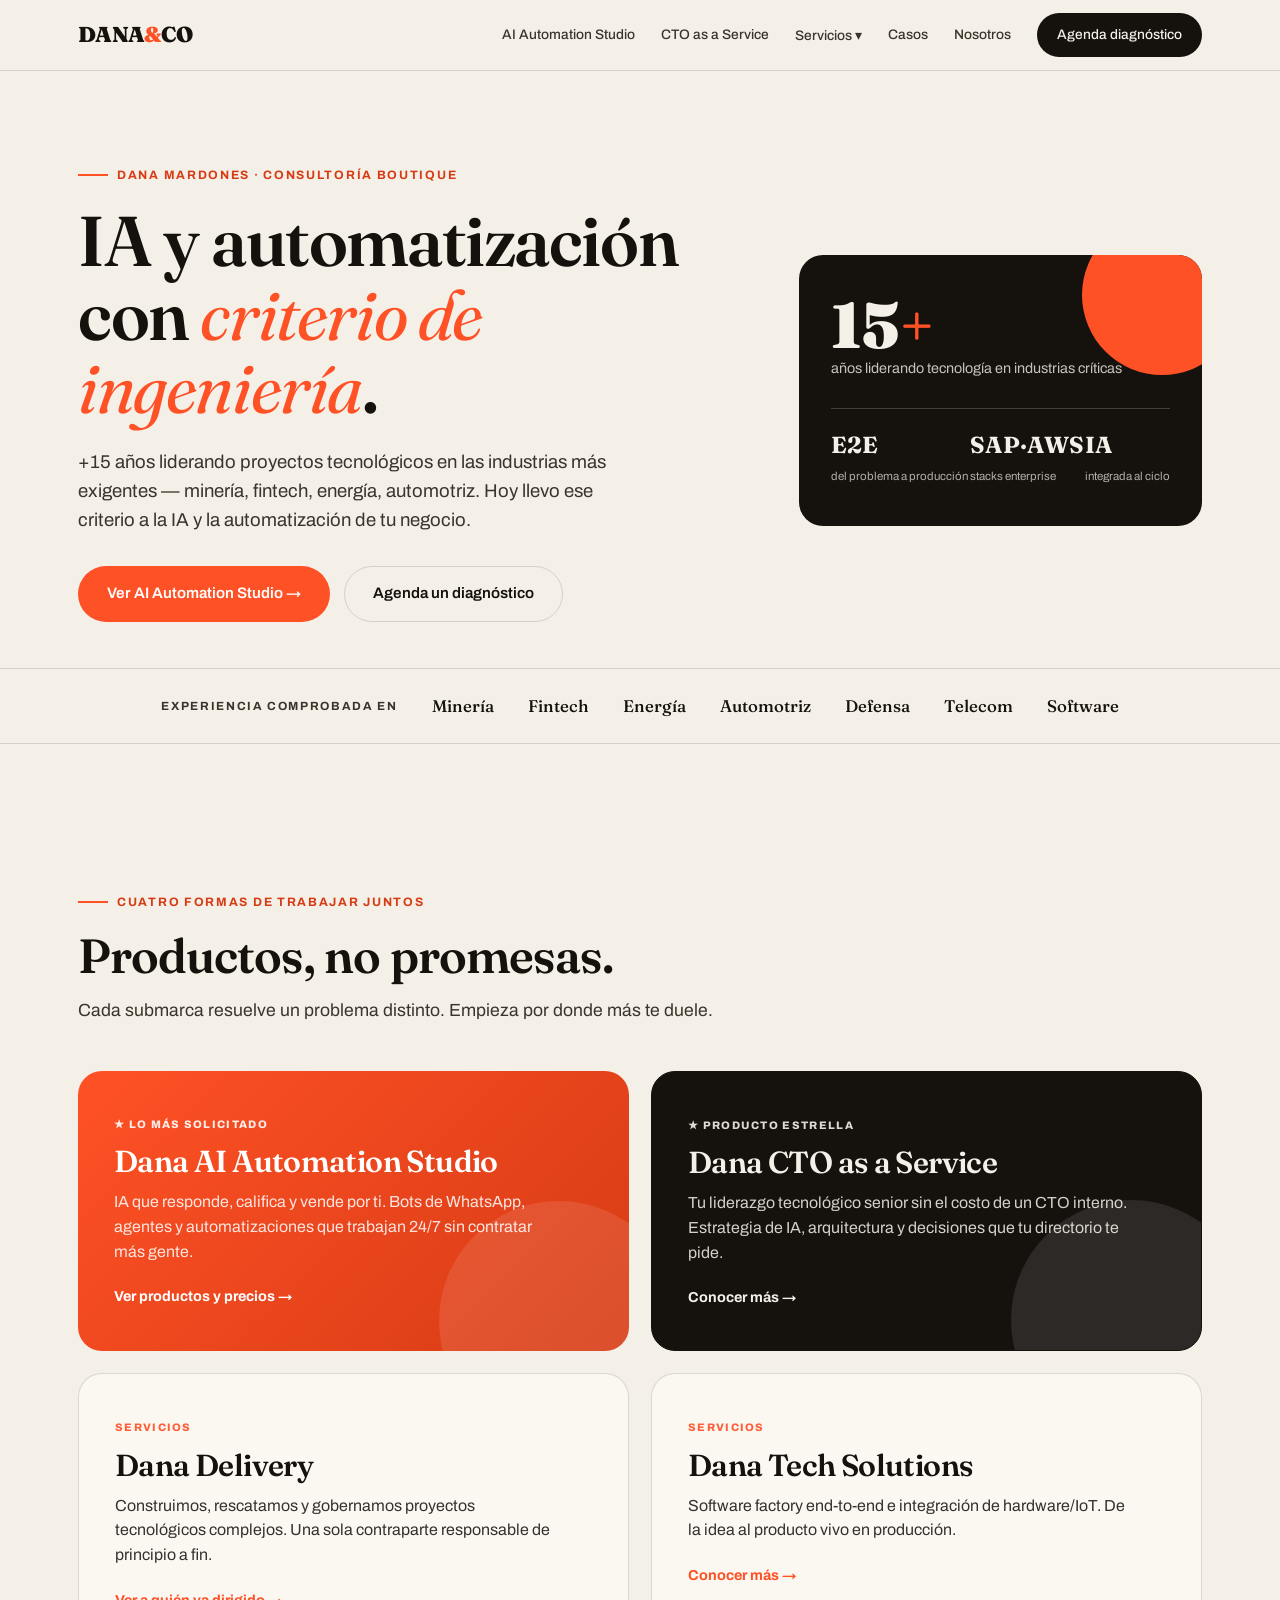
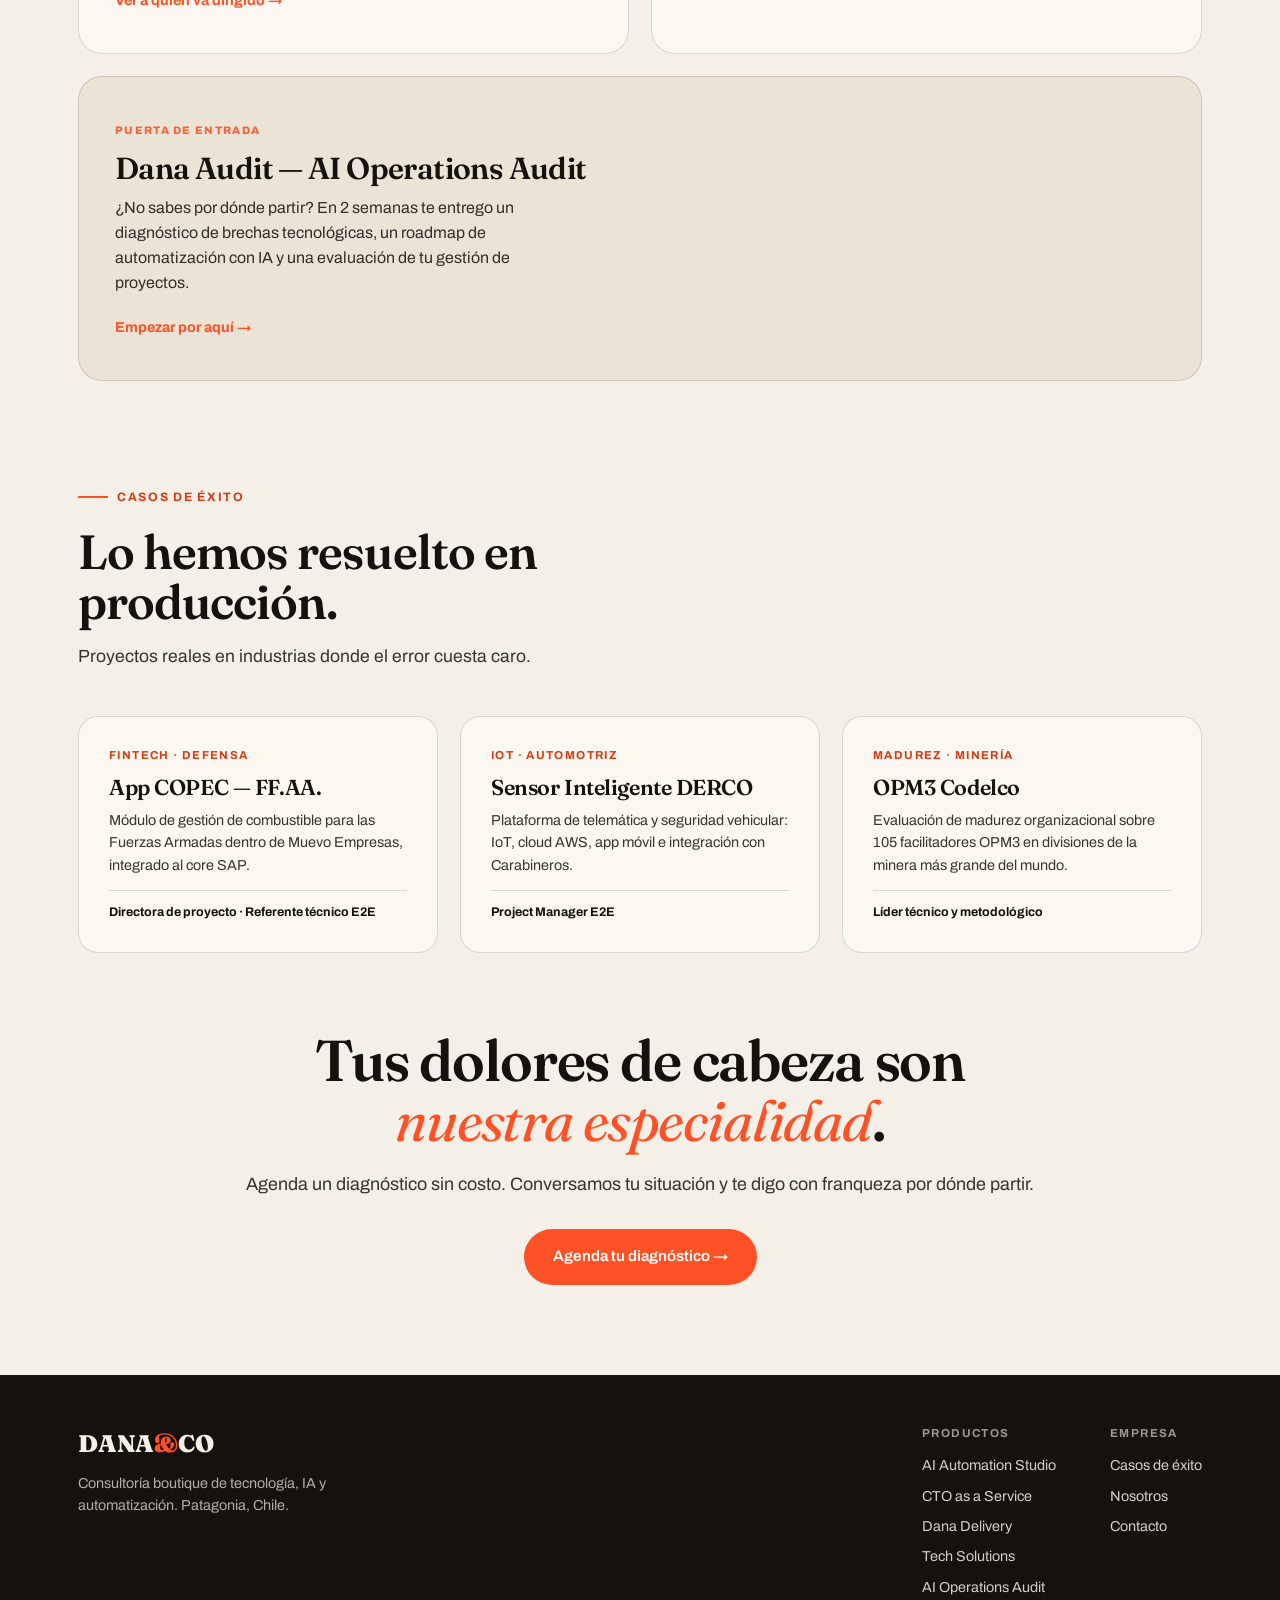
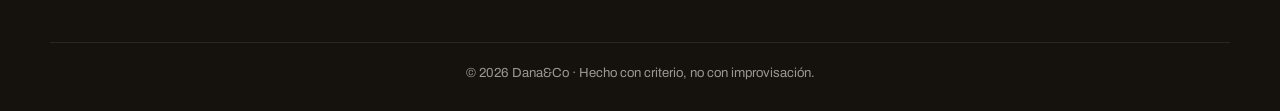
==== commit 1d2e1be6: "Refine Dana site: Gotra palette, Adereso demos, no Delivery - Dark Gotra theme (Poppins, #111/#eee) " ====
--- a/danaco-site.html
+++ b/danaco-site.html
@@ -2,22 +2,254 @@
 <html lang="es">
 <head>
 <meta charset="UTF-8">
-<link rel="stylesheet" href="css/gotra-theme.css" />
-  <link rel="stylesheet" href="css/dana-enhancements.css" />
 <meta name="viewport" content="width=device-width, initial-scale=1.0">
-<title>DANA&CO · Dana AI Studio — IA con respaldo de quien opera en producción</title>
+<title>DANA&CO — IA, automatización y liderazgo tecnológico</title>
 <link rel="preconnect" href="https://fonts.googleapis.com">
 <link rel="preconnect" href="https://fonts.gstatic.com" crossorigin>
-<link rel="stylesheet" href="css/dana-enhancements.css" />
+<link href="https://fonts.googleapis.com/css2?family=Fraunces:opsz,wght@9..144,400;9..144,500;9..144,600;9..144,700;9..144,900&family=Archivo:wght@400;500;600;700;800&display=swap" rel="stylesheet">
+<style>
+  :root{
+    --ink:#15110D;--ink-soft:#3a342c;--paper:#F4EFE7;--paper-2:#EAE3D6;
+    --accent:#FF5126;--accent-deep:#D63B14;--line:rgba(21,17,13,.14);
+    --card:#FBF8F2;--maxw:1180px;
+  }
+  *{margin:0;padding:0;box-sizing:border-box}
+  html{scroll-behavior:smooth}
+  body{font-family:'Archivo',sans-serif;background:var(--paper);color:var(--ink);line-height:1.55;-webkit-font-smoothing:antialiased;overflow-x:hidden}
+  h1,h2,h3,h4{font-family:'Fraunces',serif;line-height:1.04;letter-spacing:-.02em;font-weight:600}
+  .wrap{max-width:var(--maxw);margin:0 auto;padding:0 28px}
+  a{color:inherit;text-decoration:none}
+  .accent{color:var(--accent)}
+
+  /* NAV */
+  nav{position:sticky;top:0;z-index:200;background:rgba(244,239,231,.85);backdrop-filter:blur(14px);border-bottom:1px solid var(--line)}
+  .nav-in{display:flex;align-items:center;justify-content:space-between;height:70px}
+  .logo{font-family:'Fraunces',serif;font-weight:900;font-size:1.35rem;letter-spacing:-.03em;cursor:pointer}
+  .logo span{color:var(--accent)}
+  .nav-links{display:flex;gap:26px;align-items:center}
+  .nav-links a{font-size:.86rem;font-weight:500;color:var(--ink-soft);transition:color .2s;cursor:pointer}
+  .nav-links a:hover,.nav-links a.active{color:var(--accent)}
+  .nav-cta{background:var(--ink);color:var(--paper)!important;padding:11px 20px;border-radius:50px;font-weight:600}
+  .nav-cta:hover{background:var(--accent)!important}
+  .dd{position:relative}
+  .dd-menu{position:absolute;top:130%;left:50%;transform:translateX(-50%) translateY(8px);background:var(--card);border:1px solid var(--line);border-radius:14px;padding:8px;min-width:230px;opacity:0;visibility:hidden;transition:.22s;box-shadow:0 18px 40px rgba(21,17,13,.13)}
+  .dd:hover .dd-menu{opacity:1;visibility:visible;transform:translateX(-50%) translateY(0)}
+  .dd-menu a{display:block;padding:11px 14px;border-radius:9px;font-size:.9rem;color:var(--ink)}
+  .dd-menu a:hover{background:var(--paper-2);color:var(--accent)}
+  .dd-menu a b{display:block;font-family:'Fraunces',serif;font-size:.96rem}
+  .dd-menu a span{font-size:.76rem;color:var(--ink-soft)}
+  .burger{display:none;flex-direction:column;gap:5px;cursor:pointer;background:none;border:none}
+  .burger span{width:24px;height:2px;background:var(--ink);transition:.3s}
+
+  /* PAGES */
+  .page{display:none;animation:fade .5s ease}
+  .page.active{display:block}
+  @keyframes fade{from{opacity:0;transform:translateY(10px)}to{opacity:1;transform:none}}
+
+  .btn{padding:15px 28px;border-radius:50px;font-weight:600;font-size:.95rem;cursor:pointer;transition:.22s;border:1.5px solid transparent;display:inline-flex;align-items:center;gap:8px}
+  .btn-primary{background:var(--accent);color:#fff}
+  .btn-primary:hover{background:var(--accent-deep);transform:translateY(-2px);box-shadow:0 12px 28px rgba(255,81,38,.28)}
+  .btn-ghost{border-color:var(--line);color:var(--ink)}
+  .btn-ghost:hover{border-color:var(--ink);background:var(--ink);color:var(--paper)}
+  .btn-light{background:var(--paper);color:var(--ink)}
+  .btn-light:hover{background:#fff;transform:translateY(-2px)}
+
+  .eyebrow{display:inline-flex;align-items:center;gap:9px;font-size:.76rem;font-weight:700;letter-spacing:.14em;text-transform:uppercase;color:var(--accent-deep);margin-bottom:20px}
+  .eyebrow::before{content:"";width:30px;height:2px;background:var(--accent)}
+
+  section{padding:78px 0}
+  .sec-head{max-width:700px;margin-bottom:46px}
+  .sec-head h2{font-size:clamp(2rem,4vw,3rem);margin-bottom:16px}
+  .sec-head p{font-size:1.1rem;color:var(--ink-soft)}
+
+  /* HERO */
+  .hero{padding:88px 0 64px}
+  .hero-grid{display:grid;grid-template-columns:1.25fr .75fr;gap:50px;align-items:center}
+  .hero h1{font-size:clamp(2.6rem,5.8vw,4.4rem);font-weight:600;margin-bottom:24px}
+  .hero h1 em{font-style:italic;color:var(--accent);font-weight:400}
+  .hero p{font-size:1.16rem;color:var(--ink-soft);max-width:560px;margin-bottom:32px}
+  .hero-cta{display:flex;gap:14px;flex-wrap:wrap}
+  .portrait-card{background:var(--ink);color:var(--paper);border-radius:24px;padding:38px 32px;position:relative;overflow:hidden}
+  .portrait-card::before{content:"";position:absolute;top:-40px;right:-40px;width:160px;height:160px;background:var(--accent);border-radius:50%}
+  .portrait-card .num{font-family:'Fraunces',serif;font-size:4rem;font-weight:900;line-height:1;position:relative}
+  .portrait-card .lbl{font-size:.9rem;opacity:.8;position:relative;margin-bottom:28px}
+  .portrait-mini{display:flex;justify-content:space-between;border-top:1px solid rgba(244,239,231,.2);padding-top:18px;position:relative}
+  .portrait-mini div b{font-family:'Fraunces',serif;font-size:1.45rem;display:block}
+  .portrait-mini div span{font-size:.72rem;opacity:.7}
+
+  .strip{border-top:1px solid var(--line);border-bottom:1px solid var(--line);padding:24px 0;margin-top:46px}
+  .strip-in{display:flex;align-items:center;gap:34px;flex-wrap:wrap;justify-content:center}
+  .strip-in .t{font-size:.74rem;text-transform:uppercase;letter-spacing:.14em;color:var(--ink-soft);font-weight:700}
+  .strip-in .i{font-family:'Fraunces',serif;font-size:1.05rem;font-weight:500}
+
+  /* BRAND BLOCKS on home */
+  .brandrow{display:grid;grid-template-columns:1fr 1fr;gap:22px;margin-bottom:22px}
+  .brandcard{border-radius:24px;padding:40px 36px;position:relative;overflow:hidden;cursor:pointer;transition:.25s;border:1px solid var(--line);background:var(--card)}
+  .brandcard:hover{transform:translateY(-5px);box-shadow:0 20px 44px rgba(21,17,13,.12)}
+  .brandcard.dark{background:var(--ink);color:var(--paper);border-color:var(--ink)}
+  .brandcard.studio{background:linear-gradient(135deg,var(--accent),var(--accent-deep));color:#fff;border:none}
+  .brandcard .tag{font-size:.68rem;font-weight:800;letter-spacing:.12em;text-transform:uppercase;opacity:.9;margin-bottom:14px;display:inline-block}
+  .brandcard h3{font-size:1.9rem;margin-bottom:12px}
+  .brandcard p{font-size:1rem;opacity:.86;margin-bottom:20px;max-width:440px}
+  .brandcard .go{font-weight:700;font-size:.9rem;display:inline-flex;gap:7px;align-items:center}
+  .brandcard.full{grid-column:1/-1}
+  .brandcard.studio::after,.brandcard.dark::after{content:"";position:absolute;bottom:-90px;right:-50px;width:240px;height:240px;border-radius:50%;background:rgba(255,255,255,.1)}
+
+  /* generic cards */
+  .cards3{display:grid;grid-template-columns:repeat(3,1fr);gap:22px}
+  .card{background:var(--card);border:1px solid var(--line);border-radius:20px;padding:30px 28px;transition:.25s;position:relative}
+  .card:hover{transform:translateY(-5px);box-shadow:0 18px 40px rgba(21,17,13,.1);border-color:var(--ink)}
+  .card .n{font-family:'Fraunces',serif;font-size:.9rem;font-weight:700;color:var(--accent);margin-bottom:12px}
+  .card h3{font-size:1.35rem;margin-bottom:10px}
+  .card p{font-size:.94rem;color:var(--ink-soft);margin-bottom:14px}
+  .card ul{list-style:none;display:flex;flex-direction:column;gap:7px}
+  .card li{font-size:.86rem;padding-left:20px;position:relative;color:var(--ink-soft)}
+  .card li::before{content:"→";position:absolute;left:0;color:var(--accent);font-weight:700}
+
+  /* page hero (interior) */
+  .phero{padding:70px 0 30px}
+  .phero h1{font-size:clamp(2.3rem,5vw,3.8rem);margin-bottom:18px;max-width:820px}
+  .phero h1 em{font-style:italic;color:var(--accent);font-weight:400}
+  .phero .sub{font-size:1.2rem;color:var(--ink-soft);max-width:680px}
+
+  /* WHO FOR */
+  .whofor{background:var(--paper-2);border-radius:24px;padding:42px 40px;margin:30px 0}
+  .whofor h3{font-size:1.5rem;margin-bottom:20px}
+  .who-grid{display:grid;grid-template-columns:repeat(2,1fr);gap:14px}
+  .who{display:flex;gap:12px;align-items:flex-start;font-size:.96rem}
+  .who .dot{width:8px;height:8px;border-radius:50%;background:var(--accent);margin-top:8px;flex-shrink:0}
+
+  /* FLOW */
+  .flow{display:grid;grid-template-columns:repeat(5,1fr);gap:12px;margin:30px 0}
+  .flow-step{text-align:center;padding:20px 12px;background:var(--card);border:1px solid var(--line);border-radius:16px}
+  .flow-step .s{width:34px;height:34px;background:var(--ink);color:var(--paper);border-radius:50%;display:flex;align-items:center;justify-content:center;font-weight:700;margin:0 auto 12px;font-family:'Fraunces',serif}
+  .flow-step p{font-size:.84rem;color:var(--ink-soft);font-weight:500}
+
+  /* PACKS */
+  .packs{display:grid;grid-template-columns:repeat(3,1fr);gap:20px}
+  .pack{background:var(--card);border:1px solid var(--line);border-radius:22px;padding:32px 28px;transition:.25s;display:flex;flex-direction:column}
+  .pack:hover{transform:translateY(-5px);box-shadow:0 18px 40px rgba(21,17,13,.1)}
+  .pack.featured{background:var(--ink);color:var(--paper);border-color:var(--ink)}
+  .pack.featured li,.pack.featured .pack-price{color:rgba(244,239,231,.82)}
+  .pack-tag{display:inline-block;font-size:.64rem;font-weight:800;letter-spacing:.12em;text-transform:uppercase;color:var(--accent);margin-bottom:12px}
+  .pack.featured .pack-tag{background:var(--accent);color:#fff;padding:5px 12px;border-radius:50px}
+  .pack h3{font-size:1.4rem;margin-bottom:6px}
+  .pack .for{font-size:.85rem;color:var(--ink-soft);margin-bottom:18px;min-height:54px}
+  .pack.featured .for{color:rgba(244,239,231,.7)}
+  .pack ul{list-style:none;display:flex;flex-direction:column;gap:9px;margin-bottom:22px;flex:1}
+  .pack li{font-size:.88rem;padding-left:22px;position:relative;color:var(--ink-soft)}
+  .pack li::before{content:"✓";position:absolute;left:0;color:var(--accent);font-weight:800}
+  .pack-price{border-top:1px solid var(--line);padding-top:16px;font-size:.82rem;color:var(--ink-soft)}
+  .pack.featured .pack-price{border-color:rgba(244,239,231,.2)}
+  .pack-price b{font-family:'Fraunces',serif;font-size:1.4rem;color:var(--ink);display:block;font-weight:700}
+  .pack.featured .pack-price b{color:var(--paper)}
+
+  .sprint{background:var(--ink);color:var(--paper);border-radius:24px;padding:46px 42px;margin-top:22px;display:grid;grid-template-columns:1.3fr .7fr;gap:40px;align-items:center;position:relative;overflow:hidden}
+  .sprint::after{content:"";position:absolute;bottom:-100px;left:-60px;width:280px;height:280px;background:radial-gradient(circle,rgba(255,81,38,.32),transparent 70%)}
+  .sprint .eyebrow{color:var(--accent)}.sprint .eyebrow::before{background:var(--accent)}
+  .sprint h3{font-size:2rem;margin-bottom:14px;position:relative}
+  .sprint p{opacity:.85;position:relative;margin-bottom:18px}
+  .sprint ul{list-style:none;display:flex;flex-direction:column;gap:9px;position:relative}
+  .sprint li{font-size:.92rem;padding-left:22px;position:relative;opacity:.9}
+  .sprint li::before{content:"✓";position:absolute;left:0;color:var(--accent);font-weight:800}
+  .sprint-box{background:rgba(244,239,231,.06);border:1px solid rgba(244,239,231,.16);border-radius:18px;padding:30px;text-align:center;position:relative}
+  .sprint-box .big{font-family:'Fraunces',serif;font-size:3rem;font-weight:900}
+  .sprint-box .big small{font-size:1.1rem;opacity:.7}
+
+  /* STAR cto */
+  .star{background:var(--ink);color:var(--paper);border-radius:28px;padding:56px 48px;position:relative;overflow:hidden}
+  .star::after{content:"";position:absolute;bottom:-120px;left:-80px;width:340px;height:340px;background:radial-gradient(circle,rgba(255,81,38,.32),transparent 70%)}
+  .star .badge{display:inline-flex;align-items:center;gap:8px;background:var(--accent);color:#fff;font-size:.7rem;font-weight:800;letter-spacing:.12em;text-transform:uppercase;padding:7px 14px;border-radius:50px;margin-bottom:22px}
+  .star h2{font-size:clamp(2rem,4vw,3rem);margin-bottom:18px;position:relative}
+  .star h2 em{font-style:italic;color:var(--accent);font-weight:400}
+  .star .lead{font-size:1.14rem;opacity:.86;max-width:640px;margin-bottom:38px;position:relative}
+  .uc-grid{display:grid;grid-template-columns:1fr 1fr;gap:16px;position:relative}
+  .uc{background:rgba(244,239,231,.06);border:1px solid rgba(244,239,231,.13);border-radius:14px;padding:20px 22px;transition:.25s}
+  .uc:hover{background:rgba(255,81,38,.1);border-color:var(--accent)}
+  .uc h4{font-size:1.04rem;margin-bottom:6px}.uc p{font-size:.9rem;opacity:.76}
+
+  /* CASES */
+  .case-grid{display:grid;grid-template-columns:repeat(3,1fr);gap:22px}
+  .case{background:var(--card);border:1px solid var(--line);border-radius:20px;padding:30px;transition:.25s;cursor:pointer}
+  .case:hover{border-color:var(--accent);transform:translateY(-4px)}
+  .case .cat{font-size:.72rem;text-transform:uppercase;letter-spacing:.12em;color:var(--accent-deep);font-weight:700;margin-bottom:12px}
+  .case h3{font-size:1.35rem;margin-bottom:10px}
+  .case p{font-size:.9rem;color:var(--ink-soft);margin-bottom:14px}
+  .case .role{font-size:.78rem;font-weight:700;color:var(--ink);border-top:1px solid var(--line);padding-top:12px}
+
+  /* CASE DETAIL */
+  .case-detail{max-width:820px;margin:0 auto}
+  .case-detail .meta{font-size:.82rem;text-transform:uppercase;letter-spacing:.12em;color:var(--accent-deep);font-weight:700;margin-bottom:14px}
+  .case-detail h1{font-size:clamp(2.2rem,4.5vw,3.2rem);margin-bottom:14px}
+  .case-detail .client{font-size:1.15rem;color:var(--ink-soft);margin-bottom:36px;font-family:'Fraunces',serif;font-style:italic}
+  .case-detail h3{font-size:1.4rem;margin:34px 0 12px;color:var(--accent-deep)}
+  .case-detail p{font-size:1.04rem;color:var(--ink-soft);margin-bottom:14px}
+  .case-detail .tag-list{display:flex;flex-wrap:wrap;gap:8px;margin:18px 0}
+  .case-detail .tg{background:var(--paper-2);border-radius:50px;padding:6px 14px;font-size:.8rem;font-weight:600}
+  .pillars{display:grid;grid-template-columns:1fr 1fr;gap:14px;margin:18px 0}
+  .pillar{background:var(--card);border:1px solid var(--line);border-radius:14px;padding:20px}
+  .pillar b{font-family:'Fraunces',serif;font-size:1.05rem;display:block;margin-bottom:6px}
+  .pillar span{font-size:.9rem;color:var(--ink-soft)}
+  .back{font-size:.86rem;font-weight:600;color:var(--accent);cursor:pointer;display:inline-flex;gap:6px;margin-bottom:24px}
+
+  /* ABOUT / CV */
+  .cv-grid{display:grid;grid-template-columns:.8fr 1.2fr;gap:46px;align-items:start}
+  .cv-side{position:sticky;top:90px}
+  .cv-card{background:var(--ink);color:var(--paper);border-radius:24px;padding:38px 32px}
+  .cv-card .big{font-family:'Fraunces',serif;font-size:4rem;font-weight:900;line-height:.9}
+  .cv-card .big small{font-size:1.6rem}
+  .cv-card h3{font-size:1.5rem;margin:16px 0 6px}
+  .cv-card .r{font-size:.92rem;opacity:.8;margin-bottom:24px}
+  .cv-card .contact{border-top:1px solid rgba(244,239,231,.2);padding-top:18px;font-size:.88rem;opacity:.85;display:flex;flex-direction:column;gap:8px}
+  .cv-block{margin-bottom:34px}
+  .cv-block h3{font-size:1.4rem;margin-bottom:16px}
+  .cv-item{border-left:2px solid var(--line);padding-left:20px;margin-bottom:22px;position:relative}
+  .cv-item::before{content:"";position:absolute;left:-6px;top:4px;width:10px;height:10px;border-radius:50%;background:var(--accent)}
+  .cv-item .role{font-family:'Fraunces',serif;font-size:1.1rem;font-weight:600}
+  .cv-item .org{font-size:.9rem;color:var(--accent-deep);font-weight:600;margin-bottom:6px}
+  .cv-item p{font-size:.94rem;color:var(--ink-soft)}
+  .skill-tags{display:flex;flex-wrap:wrap;gap:8px}
+  .skill-tags span{background:var(--paper-2);border-radius:50px;padding:7px 15px;font-size:.84rem;font-weight:600}
+  .note{background:#FFF4E8;border:1px dashed var(--accent);border-radius:12px;padding:14px 18px;font-size:.86rem;color:var(--accent-deep);margin-top:10px}
+
+  /* CTA */
+  .final{text-align:center;padding:90px 0}
+  .final h2{font-size:clamp(2.2rem,5vw,3.6rem);margin-bottom:20px;max-width:820px;margin-inline:auto}
+  .final h2 em{font-style:italic;color:var(--accent);font-weight:400}
+  .final p{font-size:1.12rem;color:var(--ink-soft);margin-bottom:30px}
+
+  /* FOOTER */
+  footer{background:var(--ink);color:var(--paper);padding:50px 0 28px}
+  .foot-in{display:flex;justify-content:space-between;align-items:flex-start;flex-wrap:wrap;gap:30px}
+  .foot-logo{font-family:'Fraunces',serif;font-weight:900;font-size:1.5rem}
+  .foot-logo span{color:var(--accent)}
+  .foot-cols{display:flex;gap:54px;flex-wrap:wrap}
+  .foot-col h5{font-size:.72rem;text-transform:uppercase;letter-spacing:.12em;opacity:.6;margin-bottom:12px;font-weight:700}
+  .foot-col a{display:block;font-size:.9rem;opacity:.85;margin-bottom:8px;cursor:pointer}
+  .foot-col a:hover{opacity:1;color:var(--accent)}
+  .foot-bottom{border-top:1px solid rgba(244,239,231,.15);margin-top:36px;padding-top:20px;font-size:.82rem;opacity:.6;text-align:center}
+
+  @media(max-width:900px){
+    .hero-grid,.cv-grid,.sprint,.brandrow{grid-template-columns:1fr;gap:30px}
+    .cards3,.case-grid,.packs,.uc-grid,.who-grid,.pillars{grid-template-columns:1fr}
+    .flow{grid-template-columns:1fr 1fr}
+    .cv-side{position:static}
+    .nav-links{position:fixed;top:70px;left:0;right:0;background:var(--paper);flex-direction:column;padding:24px;gap:16px;border-bottom:1px solid var(--line);transform:translateY(-150%);transition:.35s;align-items:flex-start;max-height:85vh;overflow:auto}
+    .nav-links.open{transform:none}
+    .burger{display:flex}
+    .dd-menu{position:static;transform:none;opacity:1;visibility:visible;box-shadow:none;border:none;padding:0 0 0 14px;min-width:auto;background:none}
+    .star,.sprint{padding:36px 24px}
+  }
+</style>
 </head>
-<body class="gotra-site">
+<body>
 
 <nav>
   <div class="wrap nav-in">
     <div class="logo" onclick="go('inicio')">DANA<span>&</span>CO</div>
     <div class="nav-links" id="navlinks">
-      <a onclick="go('studio')">Dana AI Studio</a>
-      <a onclick="go('cto')">Gerente TI as a Service</a>
+      <a onclick="go('studio')">AI Automation Studio</a>
+      <a onclick="go('cto')">CTO as a Service</a>
       <div class="dd">
         <a>Servicios ▾</a>
         <div class="dd-menu">
@@ -36,18 +268,14 @@
 
 <!-- ============ INICIO ============ -->
 <div class="page active" id="inicio">
-  <header class="hero"><span class="gotra-figure f1" aria-hidden="true"></span><span class="gotra-figure f2" aria-hidden="true"></span>
+  <header class="hero">
     <div class="wrap hero-grid">
       <div>
-        <span class="eyebrow">Dana Mardones · Dana AI Studio</span>
-        <h1 class="gotra-split">
-          <span>ia que funciona</span>
-          <span class="muted">en producción —</span>
-          <span class="pink">no en un slide...</span>
-        </h1>
-        <p>Dana AI Studio no es una agencia genérica: está respaldada por <b>Dana Mardones</b>, quien hoy lidera entrega de IA en <b>Experian</b> (fintech global) y ha dirigido plataformas en <b>COPEC</b>, <b>Codelco</b> y <b>DERCO</b>. Misma exigencia de producción, ahora en tus agentes de WhatsApp.</p>
+        <span class="eyebrow">Dana Mardones · Consultoría boutique</span>
+        <h1>IA y automatización con <em>criterio de ingeniería</em>.</h1>
+        <p>+15 años liderando proyectos tecnológicos en las industrias más exigentes — minería, fintech, energía, automotriz. Hoy llevo ese criterio a la IA y la automatización de tu negocio.</p>
         <div class="hero-cta">
-          <a onclick="go('studio')" class="btn btn-primary">Ver Dana AI Studio →</a>
+          <a onclick="go('studio')" class="btn btn-primary">Ver AI Automation Studio →</a>
           <a onclick="go('contacto')" class="btn btn-ghost">Agenda un diagnóstico</a>
         </div>
       </div>
@@ -70,60 +298,25 @@
     </div></div>
   </header>
 
-  <section class="trust-band">
-    <div class="wrap trust-grid">
-      <div>
-        <span class="eyebrow" style="color:var(--accent)">Por qué no somos “otra IA más”</span>
-        <h2>Respaldo de quien ya operó sistemas críticos — no de quien solo hace demos.</h2>
-        <p>La mayoría de agencias de IA venden chatbots. Nosotros diseñamos automatizaciones que sobreviven auditorías, picos de tráfico y equipos distribuidos en varios países — porque quien lidera el estudio ya lo hizo en minería, fintech, energía y automotriz.</p>
-        <div class="trust-pills">
-          <span>PMP · PRINCE2</span>
-          <span>MSc Manchester</span>
-          <span>+50 proyectos</span>
-          <span>LLM &amp; RAG en producción</span>
-        </div>
-      </div>
-      <div class="trust-founder">
-        <div class="name">Dana Mardones</div>
-        <div class="title">Senior Technology &amp; AI Delivery Manager · Experian · Fundadora Dana&amp;Co · Docente UC Norte</div>
-        <ul>
-          <li>IA y credit decisioning para banca US — equipos India, California, Europa</li>
-          <li>Director programa digital COPEC Muevo (15M+ clientes, SAP ECC)</li>
-          <li>PMO IoT DERCO · OPM3 Codelco · Primera PMO nacional MTT Chile</li>
-        </ul>
-        <a class="linkedin" href="https://www.linkedin.com/in/danamardones/" target="_blank" rel="noopener">Ver trayectoria en LinkedIn →</a>
-      </div>
-    </div>
-  </section>
-
-  <div class="marquee-section">
-    <div class="marquee-label">Clientes y sectores donde hemos entregado</div>
-    <div class="marquee" aria-hidden="true"><div class="marquee-track" id="marquee-clients"></div></div>
-  </div>
-  <div class="marquee-section" style="background:var(--paper)">
-    <div class="marquee-label">Stack y herramientas que dominamos</div>
-    <div class="marquee" aria-hidden="true"><div class="marquee-track" id="marquee-tools"></div></div>
-  </div>
-
   <section>
     <div class="wrap">
       <div class="sec-head">
         <span class="eyebrow">Cuatro formas de trabajar juntos</span>
-        <h2>productos,<br>no promesas.</h2>
+        <h2>Productos, no promesas.</h2>
         <p>Cada submarca resuelve un problema distinto. Empieza por donde más te duele.</p>
       </div>
 
       <div class="brandrow">
         <div class="brandcard studio" onclick="go('studio')">
           <span class="tag">★ Lo más solicitado</span>
-          <h3>Dana AI Studio</h3>
+          <h3>Dana AI Automation Studio</h3>
           <p>IA que responde, califica y vende por ti. Bots de WhatsApp, agentes y automatizaciones que trabajan 24/7 sin contratar más gente.</p>
           <span class="go">Ver productos y precios →</span>
         </div>
         <div class="brandcard dark" onclick="go('cto')">
           <span class="tag">★ Producto estrella</span>
-          <h3>Gerente TI as a Service</h3>
-          <p>Tu Gerente de TI senior sin contratar un ejecutivo full time. Estrategia de IA, arquitectura y decisiones que tu directorio te pide.</p>
+          <h3>Dana CTO as a Service</h3>
+          <p>Tu liderazgo tecnológico senior sin el costo de un CTO interno. Estrategia de IA, arquitectura y decisiones que tu directorio te pide.</p>
           <span class="go">Conocer más →</span>
         </div>
       </div>
@@ -154,7 +347,7 @@
 
   <section style="padding-top:0">
     <div class="wrap">
-      <div class="sec-head"><span class="eyebrow">Casos de éxito</span><h2>lo hemos resuelto<br>en producción.</h2><p>Proyectos reales en industrias donde el error cuesta caro.</p></div>
+      <div class="sec-head"><span class="eyebrow">Casos de éxito</span><h2>Lo hemos resuelto en producción.</h2><p>Proyectos reales en industrias donde el error cuesta caro.</p></div>
       <div class="case-grid">
         <div class="case" onclick="go('caso-copec')"><div class="cat">Fintech · Defensa</div><h3>App COPEC — FF.AA.</h3><p>Módulo de gestión de combustible para las Fuerzas Armadas dentro de Muevo Empresas, integrado al core SAP.</p><div class="role">Directora de proyecto · Referente técnico E2E</div></div>
         <div class="case" onclick="go('caso-derco')"><div class="cat">IoT · Automotriz</div><h3>Sensor Inteligente DERCO</h3><p>Plataforma de telemática y seguridad vehicular: IoT, cloud AWS, app móvil e integración con Carabineros.</p><div class="role">Project Manager E2E</div></div>
@@ -165,7 +358,7 @@
 
   <section class="final" style="padding-top:0">
     <div class="wrap">
-      <h2>tus dolores de cabeza<br>son <em>nuestra especialidad</em>...</h2>
+      <h2>Tus dolores de cabeza son <em>nuestra especialidad</em>.</h2>
       <p>Agenda un diagnóstico sin costo. Conversamos tu situación y te digo con franqueza por dónde partir.</p>
       <a onclick="go('contacto')" class="btn btn-primary">Agenda tu diagnóstico →</a>
     </div>
@@ -176,12 +369,8 @@
 <div class="page" id="studio">
   <section class="phero">
     <div class="wrap">
-      <span class="eyebrow">★ Dana AI Studio · Respaldo Dana Mardones</span>
-      <h1 class="gotra-split">
-      <span>ia que responde,</span>
-      <span>califica y</span>
-      <span class="pink">vende...</span>
-    </h1>
+      <span class="eyebrow">★ Dana AI Automation Studio</span>
+      <h1>IA que responde, califica y <em>vende automáticamente</em>.</h1>
       <p class="sub">Implementamos asistentes inteligentes y automatizaciones que atienden a tus clientes 24/7, capturan leads y derivan a tu equipo solo las oportunidades reales — sin contratar más personal.</p>
     </div>
   </section>
@@ -208,82 +397,6 @@
         <div class="flow-step"><div class="s">4</div><p>El sistema agenda o deriva</p></div>
         <div class="flow-step"><div class="s">5</div><p>Tu equipo recibe el resumen</p></div>
       </div>
-
-
-      <div class="diff-callout">
-        <h3>No contrates “IA”. Contrata agentes con reglas de negocio claras.</h3>
-        <p style="color:var(--ink-soft);max-width:720px">Inspirados en equipos comerciales reales: cada agente hace un trabajo (inbound, outbound, preventa, postventa). Tú defines precios, horarios y cuándo entra un humano.</p>
-        <div class="diff-cols">
-          <div class="no"><h4>Agencia genérica</h4><ul><li>Bot que repite FAQ</li><li>Sin integración a CRM ni SAP</li><li>“IA” sin dueño técnico senior</li></ul></div>
-          <div class="yes"><h4>Dana AI Studio</h4><ul><li>Agentes por rol con métricas</li><li>WhatsApp + calendario + CRM</li><li>Respaldo Experian · COPEC · Codelco</li></ul></div>
-        </div>
-      </div>
-
-      <h2 style="font-size:1.7rem;margin:10px 0 6px">Tu equipo de agentes IA</h2>
-      <div class="agents-grid">
-        <div class="agent-tile"><div class="agent-av">S</div><div><h4>Sofía</h4><div class="role">Inbound</div></div><p>Califica leads de campañas y web. Filtra curiosos y agenda reuniones con quien sí compra.</p></div>
-        <div class="agent-tile"><div class="agent-av">M</div><div><h4>Mateo</h4><div class="role">Outbound</div></div><p>Reactiva tu base con mensajes personalizados y detecta interés para el vendedor.</p></div>
-        <div class="agent-tile"><div class="agent-av">V</div><div><h4>Valentina</h4><div class="role">Preventa</div></div><p>Cotiza con tus reglas, envía PDF y coordina demos sin saturar al comercial.</p></div>
-        <div class="agent-tile"><div class="agent-av">C</div><div><h4>Carlos</h4><div class="role">Postventa</div></div><p>Soporte 24/7, tickets complejos y alertas de renovación por el mismo canal.</p></div>
-      </div>
-
-      <h2 style="font-size:1.7rem;margin:36px 0 12px">Así se ve en WhatsApp (ejemplos reales)</h2>
-      <div class="wa-grid">
-        <div>
-          <div class="wa-phone">
-            <div class="wa-head"><div class="dot-av">S</div><div><b>Sofía · Inbound</b><br><small>en línea</small></div></div>
-            <div class="wa-chat">
-              <div class="wa-b in">Hola, vi su software para pymes. ¿Cuánto sale?</div>
-              <div class="wa-b out">¡Hola! Soy Sofía. ¿Cuántas personas usan hoy algún sistema?</div>
-              <div class="wa-b in">Somos 8, todo en Excel</div>
-              <div class="wa-b out">Plan desde $89.000/mes. ¿Demo jueves 11:00 o viernes 16:00?</div>
-              <div class="wa-b in">Jueves 11</div>
-              <div class="wa-b out">✅ Invitación enviada. Felipe te llama 5 min antes.</div>
-            </div>
-          </div>
-          <div class="wa-cap">Lead calificado → reunión agendada</div>
-        </div>
-        <div>
-          <div class="wa-phone">
-            <div class="wa-head"><div class="dot-av">V</div><div><b>Valentina · Preventa</b><br><small>en línea</small></div></div>
-            <div class="wa-chat">
-              <div class="wa-b in">50 licencias anuales + soporte premium</div>
-              <div class="wa-b out">Total $7.080.000 + IVA. ¿Factura empresa o persona?</div>
-              <div class="wa-b in">Empresa, RUT 76.xxx.xxx-x</div>
-              <div class="wa-b out">Cotización PDF 📎 5% si confirmas hoy. ¿Llamada mañana AM?</div>
-            </div>
-          </div>
-          <div class="wa-cap">Cotización formal sin esperar al vendedor</div>
-        </div>
-        <div>
-          <div class="wa-phone">
-            <div class="wa-head"><div class="dot-av">C</div><div><b>Carlos · Postventa</b><br><small>en línea</small></div></div>
-            <div class="wa-chat">
-              <div class="wa-b in">No puedo entrar desde ayer</div>
-              <div class="wa-b out">¿Error al login o dentro del módulo?</div>
-              <div class="wa-b in">Login, credenciales inválidas</div>
-              <div class="wa-b out">Usuario desbloqueado 🔓 Prueba de nuevo. Plan renueva 12/06 — ¿te aviso antes?</div>
-            </div>
-          </div>
-          <div class="wa-cap">Soporte resuelto + retención en el mismo chat</div>
-        </div>
-      </div>
-
-      <h2 style="font-size:1.7rem;margin:40px 0 12px">Automatización por industria</h2>
-      <div class="industry-row">
-        <span class="ind-chip active" data-ind="retail">Retail</span>
-        <span class="ind-chip" data-ind="salud">Salud</span>
-        <span class="ind-chip" data-ind="inmo">Inmobiliaria</span>
-        <span class="ind-chip" data-ind="edu">Educación</span>
-        <span class="ind-chip" data-ind="log">Logística</span>
-        <span class="ind-chip" data-ind="food">Restaurantes</span>
-      </div>
-      <div id="ind-retail" class="ind-detail active"><h4>Retail &amp; e-commerce</h4><div class="ind-flows"><div><b>Pedido → ERP</b>Shopify a factura y aviso WhatsApp.</div><div><b>Carrito abandonado</b>Recordatorio 2h y 24h con link de pago.</div><div><b>Devoluciones</b>Motivo, etiqueta y reembolso si aplica.</div><div><b>Reporte diario</b>Ventas y margen al gerente 8:00.</div></div></div>
-      <div id="ind-salud" class="ind-detail"><h4>Clínicas y salud</h4><div class="ind-flows"><div><b>Agenda</b>Confirma, recuerda y reprograma por WhatsApp.</div><div><b>Preparación</b>Instrucciones según tipo de examen.</div><div><b>Resultados</b>Aviso con link seguro al paciente.</div><div><b>Convenios</b>Validación isapre/previsión previa.</div></div></div>
-      <div id="ind-inmo" class="ind-detail"><h4>Inmobiliaria</h4><div class="ind-flows"><div><b>Lead portal</b>Calificación y visita coordinada.</div><div><b>Arriendo</b>Checklist y firma digital.</div><div><b>Pagos</b>Recordatorio dividendo/arriendo.</div><div><b>Post-venta</b>Encuesta 30 días post entrega.</div></div></div>
-      <div id="ind-edu" class="ind-detail"><h4>Educación</h4><div class="ind-flows"><div><b>Admisión</b>Web → WhatsApp → matrícula.</div><div><b>Asistencia</b>Aviso a apoderado por falta.</div><div><b>Cobranza</b>Mensajes escalonados de cuotas.</div><div><b>Certificados</b>Emisión si cumple requisitos.</div></div></div>
-      <div id="ind-log" class="ind-detail"><h4>Logística</h4><div class="ind-flows"><div><b>Tracking</b>Estado por WhatsApp sin call center.</div><div><b>Rutas</b>OT y firma digital de entrega.</div><div><b>Incidencias</b>Ticket y compensación según política.</div><div><b>Facturación</b>Guías al ERP en un paso.</div></div></div>
-      <div id="ind-food" class="ind-detail"><h4>Restaurantes</h4><div class="ind-flows"><div><b>Pedidos</b>Menú WhatsApp → cocina → listo.</div><div><b>Reservas</b>Mesa y restricciones alimentarias.</div><div><b>Inventario</b>Alerta mínimo y orden a proveedor.</div><div><b>Fidelización</b>Cupón cumpleaños automático.</div></div></div>
 
       <h2 style="font-size:1.7rem;margin:36px 0 18px">Planes WhatsApp IA</h2>
       <div class="packs">
@@ -354,9 +467,9 @@
 <div class="page" id="cto">
   <section class="phero">
     <div class="wrap">
-      <span class="eyebrow">★ Gerente TI as a Service</span>
-      <h1>Gerente de TI senior, <em>sin contratar un ejecutivo interno</em>.</h1>
-      <p class="sub">Pon a disposición de tu empresa un Gerente de TI con +15 años de experiencia: definición de arquitectura, supervisión de producto y decisiones estratégicas de IA y automatización — sin el costo ni la espera de contratar un ejecutivo interno.</p>
+      <span class="eyebrow">★ Dana CTO as a Service</span>
+      <h1>Liderazgo tecnológico senior, <em>por fracción del costo</em>.</h1>
+      <p class="sub">Pon a disposición de tu empresa una CTO con +15 años de experiencia: definición de arquitectura, supervisión de producto y decisiones estratégicas de IA y automatización — sin el costo ni la espera de contratar un ejecutivo interno.</p>
     </div>
   </section>
   <section style="padding-top:10px">
@@ -364,7 +477,7 @@
       <div class="star">
         <span class="badge">Cómo se usa en 2026</span>
         <h2>La jugada más rentable del año.</h2>
-        <p class="lead">El Gerente TI fraccional dejó de ser un experimento. Con la presión de adoptar IA y un mercado de talento senior escaso y caro, contratar liderazgo técnico por horas — alguien que ya tomó estas decisiones en proyectos reales — es la forma en que las empresas medianas acceden a criterio de primer nivel sin pagar un sueldo ejecutivo completo.</p>
+        <p class="lead">El CTO fraccional dejó de ser un experimento. Con la presión de adoptar IA y un mercado de talento senior escaso y caro, contratar liderazgo técnico por horas — alguien que ya tomó estas decisiones en proyectos reales — es la forma en que las empresas medianas acceden a criterio de primer nivel sin pagar un sueldo ejecutivo completo.</p>
         <div class="uc-grid">
           <div class="uc"><h4>Startups post-inversión</h4><p>Decisiones de arquitectura correctas antes de escalar — para no rehacer todo en 18 meses.</p></div>
           <div class="uc"><h4>Industria tradicional digitalizándose</h4><p>Sumar IA a minería, energía o construcción sin romper lo que ya funciona.</p></div>
@@ -466,19 +579,6 @@
           <div class="uc"><h4>4 · Roadmap de mejoramiento</h4><p>Quick wins desde el día uno + iniciativas priorizadas por impacto.</p></div>
         </div>
       </div>
-
-      <div class="star" style="margin-top:30px">
-        <span class="badge">Dana Audit + Gerente TI</span>
-        <h2>Plan de digitalización con quien ya lo hizo en escala global.</h2>
-        <p class="lead">En 2–4 semanas: diagnóstico de brechas, roadmap de automatización con IA y opción de <b>Gerente TI as a Service</b> para ejecutarlo — la misma persona que lidera entrega de IA en Experian y programas digitales en COPEC.</p>
-        <div class="uc-grid">
-          <div class="uc"><h4>Mapa 12–24 meses</h4><p>Prioridades por impacto y esfuerzo, con presupuesto referencial.</p></div>
-          <div class="uc"><h4>Gerente TI as a Service</h4><p>Arquitectura, proveedores, seguridad y comité con directorio.</p></div>
-          <div class="uc"><h4>MVP Due Diligence</h4><p>Antes de invertir: deuda técnica y escalabilidad visibles.</p></div>
-          <div class="uc"><h4>Quick wins en 90 días</h4><p>Automatizaciones de alto retorno desde el primer trimestre.</p></div>
-        </div>
-      </div>
-
       <div style="text-align:center;margin-top:34px"><a onclick="go('contacto')" class="btn btn-primary">Solicitar mi auditoría →</a></div>
     </div>
   </section>
@@ -574,25 +674,21 @@
     <div>
       <div class="cv-block">
         <h3>Quién soy</h3>
-        <p style="color:var(--ink-soft);font-size:1.05rem"><a href="https://www.linkedin.com/in/danamardones/" target="_blank" rel="noopener" style="color:var(--accent);font-weight:700">LinkedIn →</a> · He liderado proyectos tecnológicos en algunas de las industrias más complejas y reguladas: minería, fintech, energía, automotriz y defensa. Esa experiencia me enseñó la diferencia entre algo que funciona en una demo y algo que sobrevive en producción. Hoy traigo ese criterio a la IA y la automatización — con método, perspectiva y la honestidad de decir qué sí y qué no conviene.</p>
+        <p style="color:var(--ink-soft);font-size:1.05rem">He liderado proyectos tecnológicos en algunas de las industrias más complejas y reguladas: minería, fintech, energía, automotriz y defensa. Esa experiencia me enseñó la diferencia entre algo que funciona en una demo y algo que sobrevive en producción. Hoy traigo ese criterio a la IA y la automatización — con método, perspectiva y la honestidad de decir qué sí y qué no conviene.</p>
       </div>
       <div class="cv-block">
         <h3>Experiencia destacada</h3>
         <div class="cv-item"><div class="role">Directora de proyecto · Referente técnico E2E</div><div class="org">App COPEC — Muevo Empresas · Copec Industrial</div><p>Diseño e implementación del módulo de gestión de combustible para el segmento FF.AA., con integración profunda al core SAP.</p></div>
         <div class="cv-item"><div class="role">Project Manager E2E</div><div class="org">Sensor Inteligente DERCO · DercoCenter</div><p>Plataforma de telemática, IoT y seguridad vehicular con cloud AWS, apps nativas e integración con Carabineros.</p></div>
         <div class="cv-item"><div class="role">Líder técnico y metodológico</div><div class="org">Medición OPM3 · Vicepresidencia de Proyectos, Codelco</div><p>Evaluación de madurez organizacional sobre 105 facilitadores OPM3 en divisiones de la mayor minera de cobre del mundo.</p></div>
-        <div class="cv-item"><div class="role">Senior Technology &amp; AI Delivery Manager</div><div class="org">Experian · 2023 – actual</div><p>Entrega de plataformas de credit decisioning con IA para banca US. LLM/RAG, PMO, equipos distribuidos India–California–Europa desde Patagonia.</p></div>
-        <div class="cv-item"><div class="role">Technology Project Manager Director</div><div class="org">COPEC S.A. · Muevo FF.AA.</div><p>Programa digital prepago/postpago, SAP ECC, Angular, AWS EKS, 15M+ clientes.</p></div>
-        <div class="cv-item"><div class="role">Lecturer MSc Project Management</div><div class="org">Universidad Católica del Norte · 2019 – actual</div></div>
+        <div class="note">✏️ Dana: agrega aquí tus roles formales (Experian, etc.), fechas y cualquier otro hito que quieras destacar.</div>
       </div>
       <div class="cv-block">
         <h3>Capacidades</h3>
         <div class="skill-tags">
           <span>Liderazgo de proyectos E2E</span><span>IA &amp; automatización</span><span>Arquitectura de software</span><span>SAP</span><span>AWS · Cloud</span><span>IoT</span><span>OPM3 · CMMI</span><span>Scrum · Agile</span><span>PMO &amp; AMO</span><span>Project Recovery</span>
         </div>
-        <div class="skill-tags" style="margin-top:12px">
-          <span>PMP</span><span>PRINCE2</span><span>Disciplined Agile</span><span>MSc Manchester</span><span>Primavera P6</span><span>Lean</span>
-        </div>
+        <div class="note">✏️ Agrega tus certificaciones (PMP, SAFe, etc.) y formación académica.</div>
       </div>
       <div style="margin-top:20px"><a onclick="go('contacto')" class="btn btn-primary">Trabajemos juntos →</a></div>
     </div>
@@ -622,13 +718,24 @@
       <p style="opacity:.7;font-size:.9rem;margin-top:10px;max-width:260px">Consultoría boutique de tecnología, IA y automatización. Patagonia, Chile.</p>
     </div>
     <div class="foot-cols">
-      <div class="foot-col"><h5>Productos</h5><a onclick="go('studio')">Dana AI Studio</a><a onclick="go('cto')">Gerente TI as a Service</a><a onclick="go('delivery')">Dana Delivery</a><a onclick="go('tech')">Tech Solutions</a><a onclick="go('audit')">AI Operations Audit</a></div>
+      <div class="foot-col"><h5>Productos</h5><a onclick="go('studio')">AI Automation Studio</a><a onclick="go('cto')">CTO as a Service</a><a onclick="go('delivery')">Dana Delivery</a><a onclick="go('tech')">Tech Solutions</a><a onclick="go('audit')">AI Operations Audit</a></div>
       <div class="foot-col"><h5>Empresa</h5><a onclick="go('casos')">Casos de éxito</a><a onclick="go('nosotros')">Nosotros</a><a onclick="go('contacto')">Contacto</a></div>
     </div>
   </div>
   <div class="wrap foot-bottom">© 2026 Dana&Co · Hecho con criterio, no con improvisación.</div>
 </footer>
 
-<script src="js/dana-site.js"></script>
+<script>
+  function go(id){
+    document.querySelectorAll('.page').forEach(p=>p.classList.remove('active'));
+    var el=document.getElementById(id);
+    if(el){el.classList.add('active');}
+    document.getElementById('navlinks').classList.remove('open');
+    window.scrollTo({top:0,behavior:'instant'});
+  }
+  document.getElementById('burger').addEventListener('click',function(){
+    document.getElementById('navlinks').classList.toggle('open');
+  });
+</script>
 </body>
 </html>
